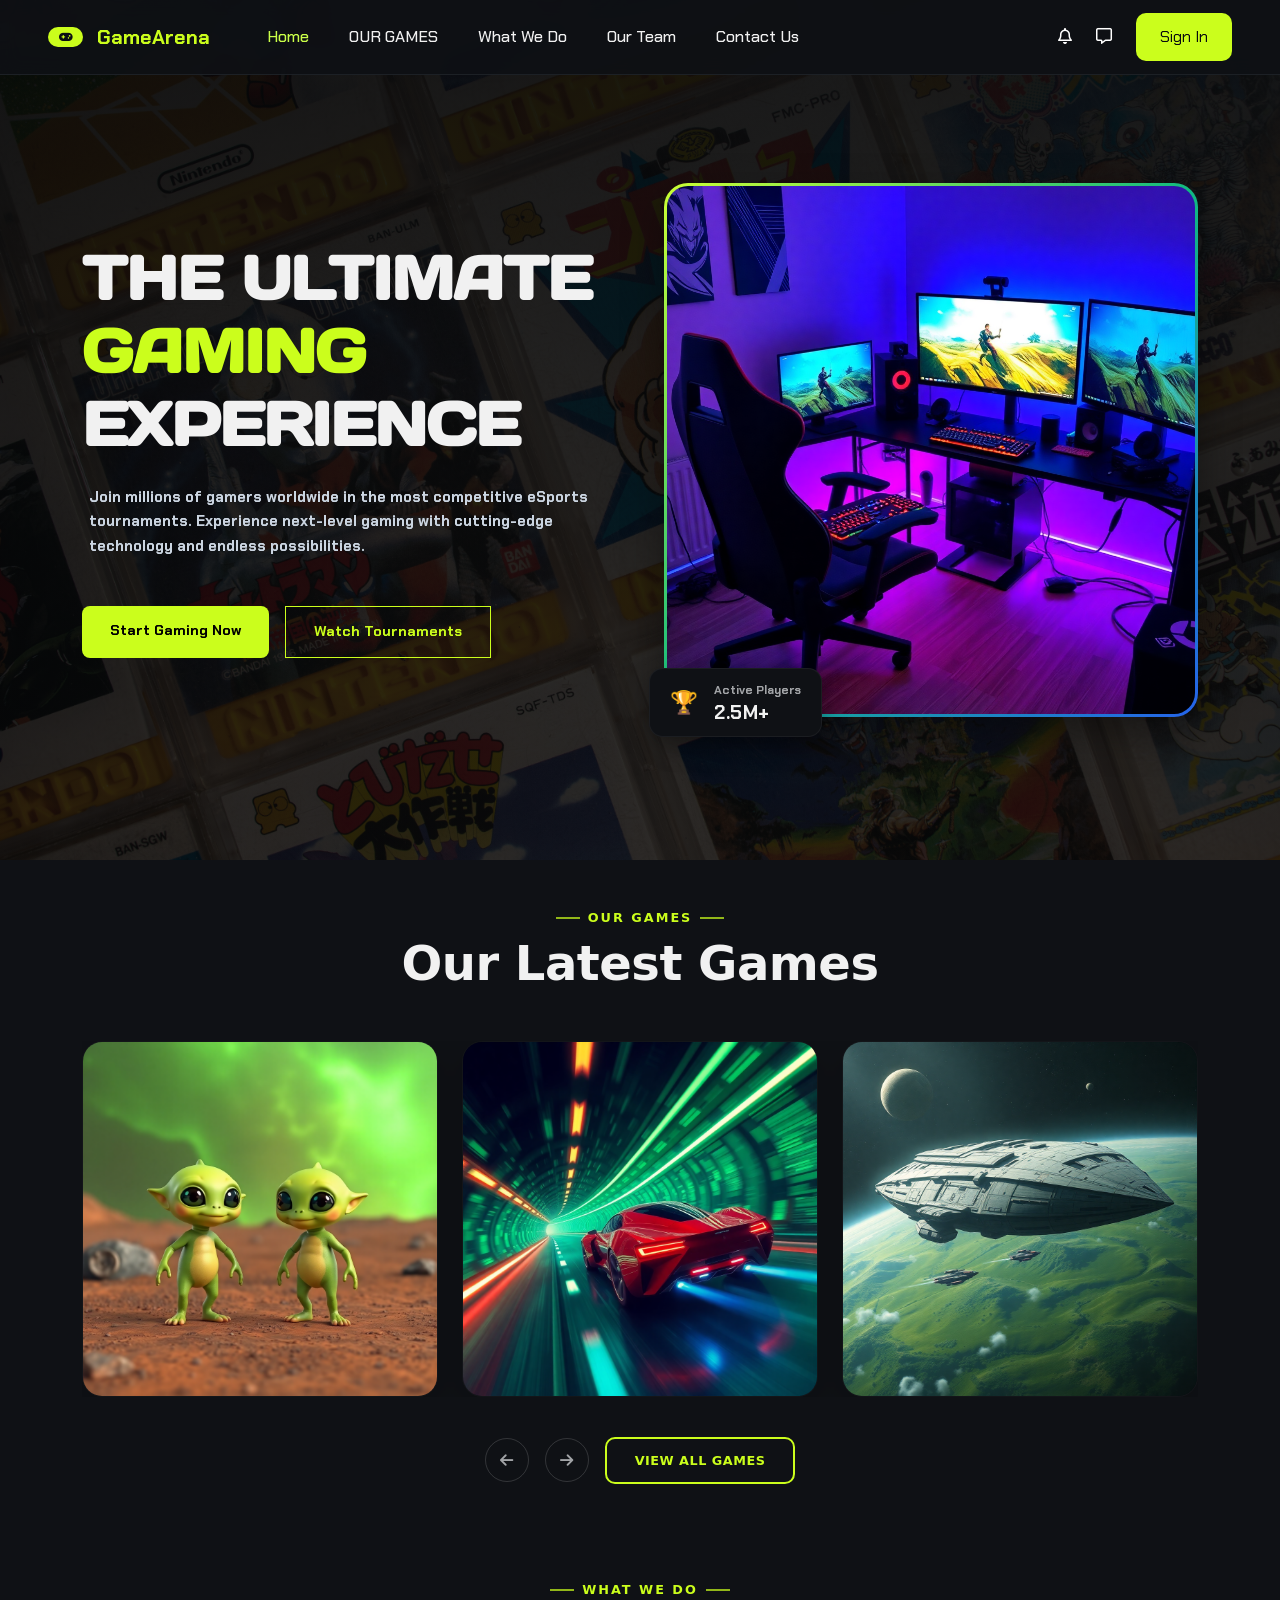
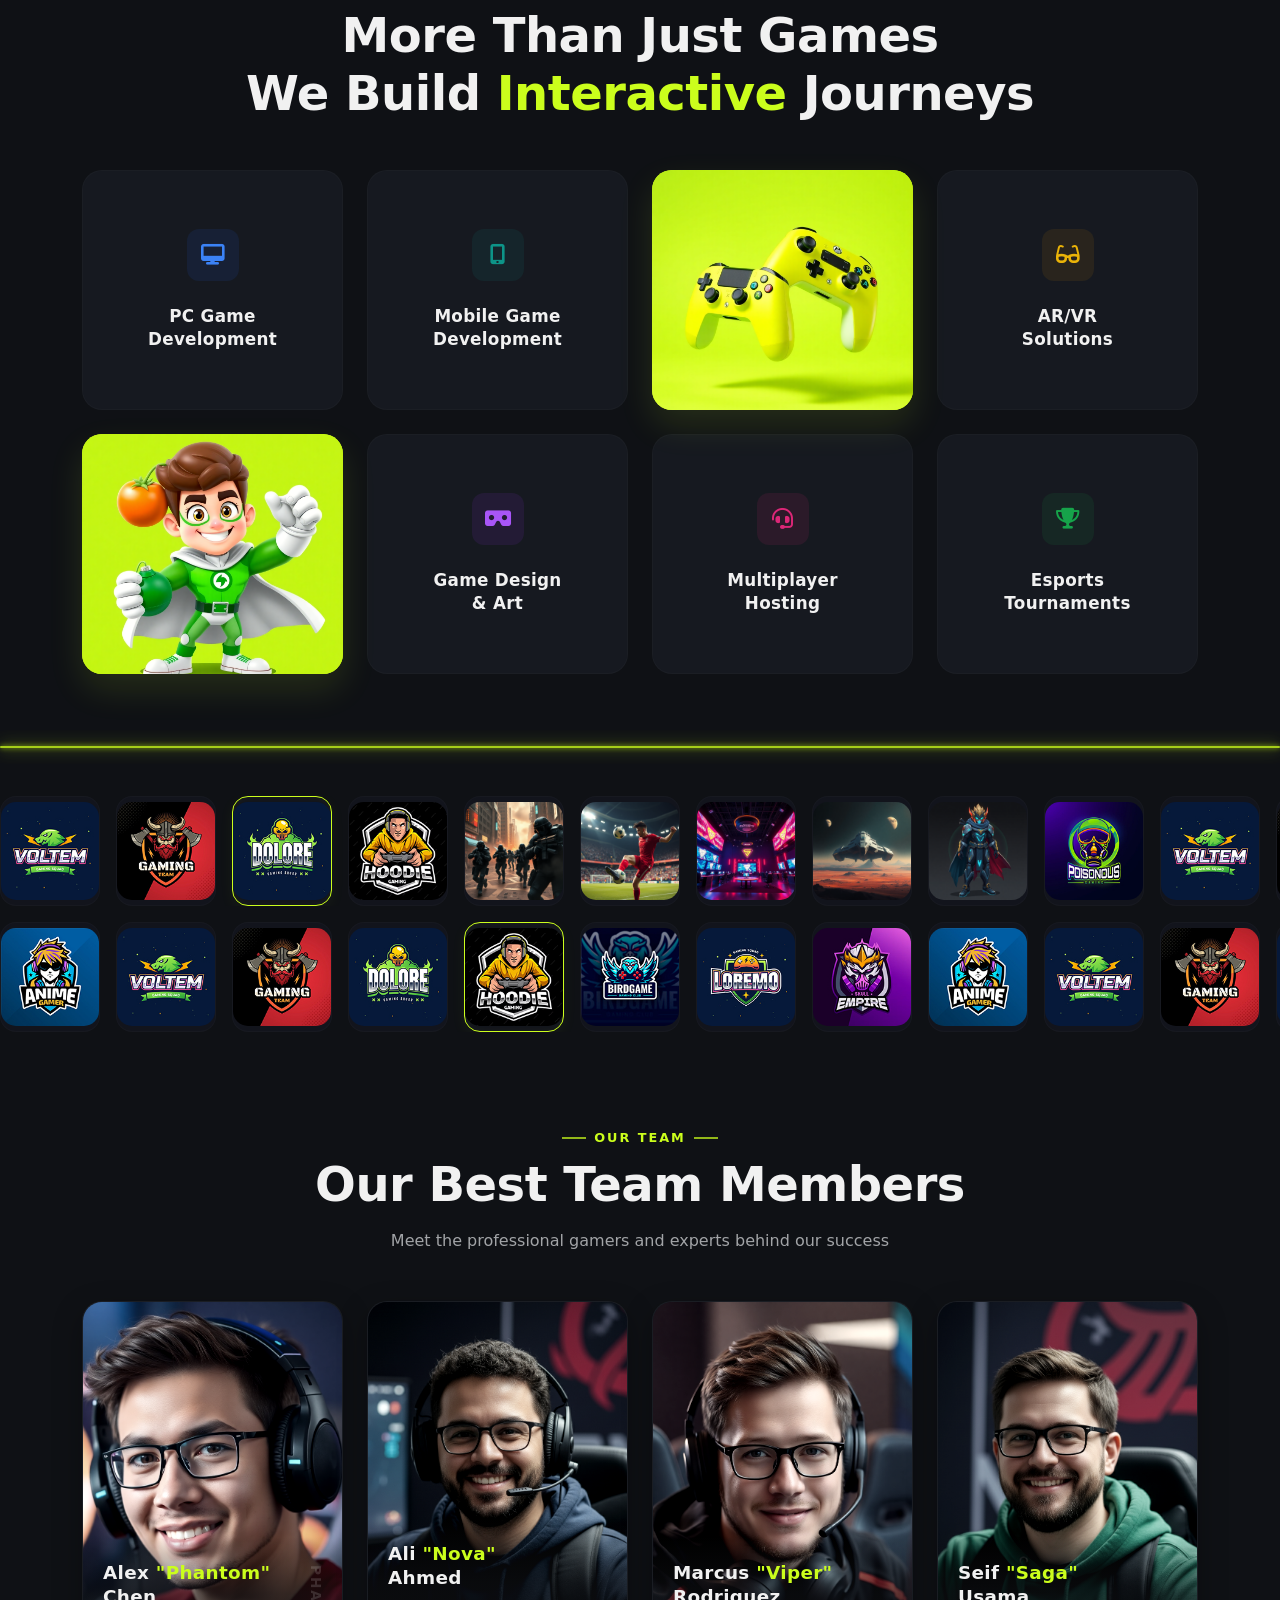
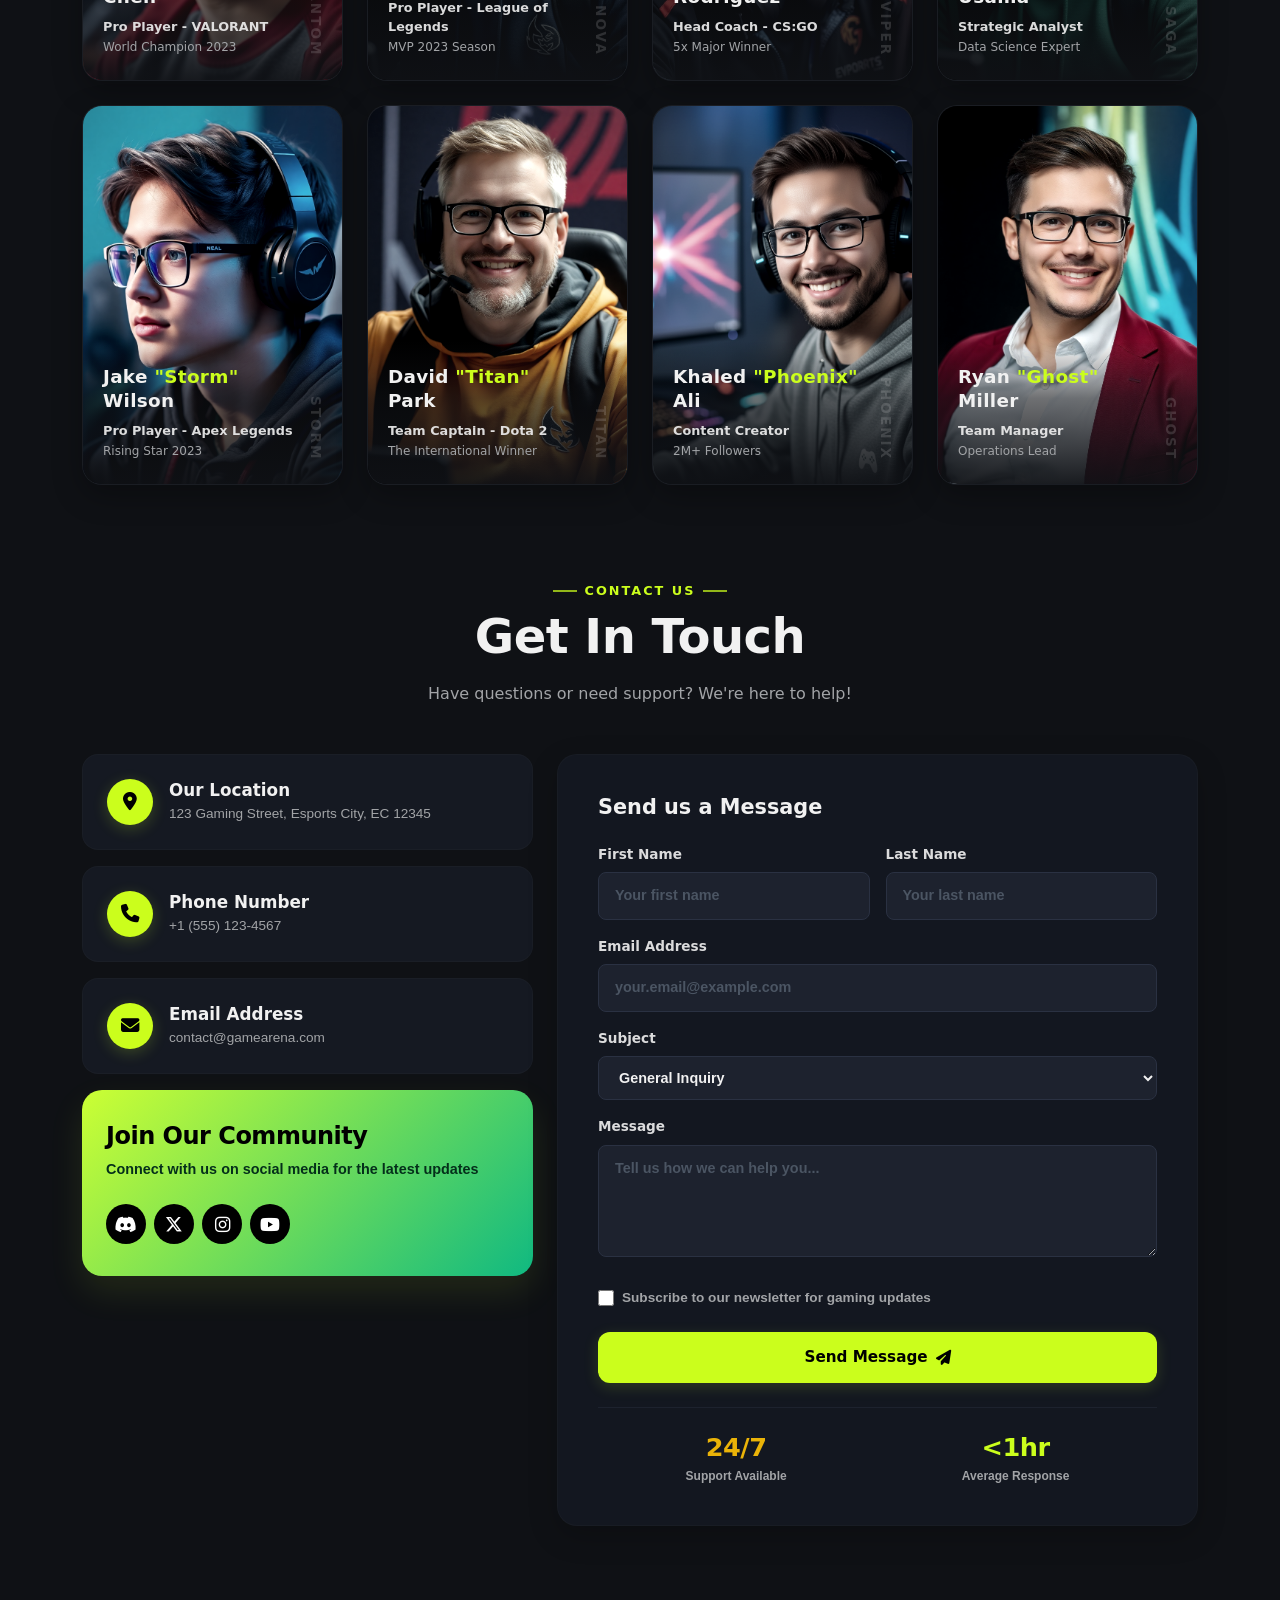
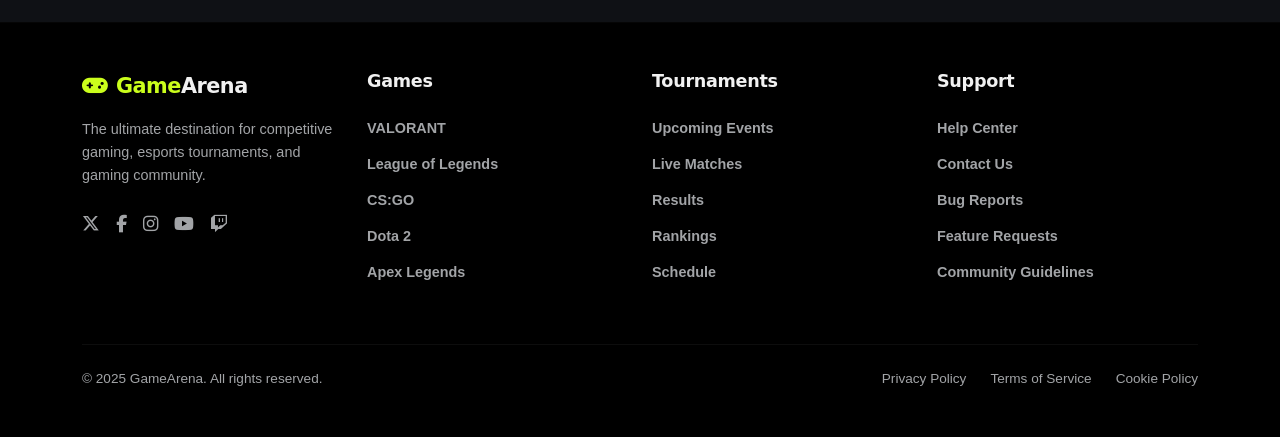
==== Games Arena/index.html @ 0ff9e9d6 "Build html for every section Make style for every section Care About responsive" ====
<!DOCTYPE html>
<html lang="en">

<head>
    <meta charset="UTF-8">
    <meta name="viewport" content="width=device-width, initial-scale=1.0">

    <title>GameArena</title>

    <link rel="preconnect" href="https://fonts.googleapis.com">
    <link rel="preconnect" href="https://fonts.gstatic.com" crossorigin>
    <link
        href="https://fonts.googleapis.com/css2?family=Chakra+Petch:ital,wght@0,300;0,400;0,500;0,600;0,700;1,300;1,400;1,500;1,600;1,700&family=Days+One&display=swap"
        rel="stylesheet">

    <!-- Bootstrap -->
    <link href="https://cdn.jsdelivr.net/npm/bootstrap@5.3.3/dist/css/bootstrap.min.css" rel="stylesheet">

    <!-- Font Awesome -->
    <link rel="stylesheet" href="https://cdnjs.cloudflare.com/ajax/libs/font-awesome/6.7.2/css/all.min.css">
    <link rel="stylesheet" href="css/main.css">
    <link rel="stylesheet" href="css/media.css">


</head>

<body>

    <!-- Header Section -->

    <nav  class="navbar navbar-expand-lg  fixed-top">
        <div class="container-fluid px-3 px-lg-5">

            <!-- Logo -->
            <a class="navbar-brand" href="#">
                <span class="brand-icon">
                    <i class="fa-solid fa-gamepad"></i>
                </span>

                GameArena
            </a>


            <!-- Mobile Toggle -->
            <button class="navbar-toggler" type="button" data-bs-toggle="collapse" data-bs-target="#mainNavbar"
                aria-controls="mainNavbar" aria-expanded="false" aria-label="Toggle navigation">

                <i class="fa-solid fa-bars text-white"></i>
            </button>


            <!-- Menu -->
            <div class="collapse navbar-collapse" id="mainNavbar">

                <!-- Navigation -->
                <ul class="navbar-nav">

                    <li class="nav-item">
                        <a class="nav-link active" href="#">
                            Home
                        </a>
                    </li>

                    <li class="nav-item">
                        <a class="nav-link" href="#">
                            OUR GAMES
                        </a>
                    </li>

                    <li class="nav-item">
                        <a class="nav-link" href="#">
                            What We Do
                        </a>
                    </li>

                    <li class="nav-item">
                        <a class="nav-link" href="#">
                            Our Team
                        </a>
                    </li>

                    <li class="nav-item">
                        <a class="nav-link" href="#">
                            Contact Us
                        </a>
                    </li>

                </ul>

                <hr />
                <!-- Right -->
                <div class="header-right">

                    <button class="header-icon">
                        <i class="fa-regular fa-bell"></i>&nbsp;
                        <span class="notifacation">Notifications</span>
                    </button>

                    <button class="header-icon">
                        <i class="fa-regular fa-message"></i>&nbsp;
                        <span class="messages">Messages</span>
                    </button>

                    <button class="signin-btn">
                        Sign In
                    </button>

                </div>

            </div>
        </div>
    </nav>


    <!-- ======== HERO SECTION ==== -->    

    
<section id="home" class="ga-hero-section d-flex align-items-center position-relative">
  <div class="container py-5">
   
    <div class="row align-items-center g-5">
      
      
      <div class="col-12 col-lg-6 text-center text-lg-start ga-hero-text-side">
        <h1 class="ga-hero-main-title mb-4">
          THE ULTIMATE<br>
          <span class="text-neon-glow">GAMING</span><br>
          EXPERIENCE
        </h1>
        <p class="ga-hero-description mb-5">
          Join millions of gamers worldwide in the most competitive eSports tournaments. Experience next-level gaming with cutting-edge technology and endless possibilities.
        </p>
        
      
        <div class="ga-hero-btn-group d-flex flex-column flex-sm-row justify-content-center justify-content-lg-start gap-3">
          
          <a href="#register" class="ga-hero-primary-btn">Start Gaming Now</a>
          
          <a href="#tournaments" class="ga-hero-secondary-btn">Watch Tournaments</a>
        </div>
      </div>

      
      <div class="col-12 col-lg-6 d-flex justify-content-center ga-hero-art-side">
      
        <div class="ga-hero-image-viewport position-relative">
          
         
          <div class="ga-neon-gradient-border-box">
            <img src="images/hero-img-C0b4IWtS.png" alt="Gaming Experience Setup" class="img-fluid ga-hero-main-img">
          </div>

         
          <div class="ga-floating-stats-badge d-flex align-items-center gap-3">
            <div class="badge-trophy-icon">🏆</div>
            <div class="badge-stats-txt">
              <span class="lbl-muted">Active Players</span>
              <h4 class="num-bold m-0">2.5M+</h4>
            </div>
          </div>

        </div>
      </div>

    </div>
  </div>
</section>















    <!-- Our Latest games section -->

    <section id="games" class="ga-games-section py-5">
        <div class="container text-center">

            
            <div class="ga-section-title-area mb-5">
                <div class="ga-sub-badge-title d-flex align-items-center justify-content-center gap-2">
                    <span class="title-line"></span> OUR GAMES <span class="title-line"></span>
                </div>
                <h2 class="ga-main-heading mt-2">Our Latest Games</h2>
            </div>

           
            <div id="latestGamesCarousel" class="carousel slide ga-custom-carousel" data-bs-ride="false">
                <div class="carousel-inner">

                    
                    <div class="carousel-item active">
                        <div class="row row-cols-1 row-cols-lg-3 g-4 justify-content-center">

                           
                            <div class="col">
                                <div class="ga-game-card">
                                    <div class="card-img-wrapper">
                                        <img src="images/latest-games-1-CfV33bjK.png" class="img-fluid ga-card-img"
                                            alt="Alien Rebellion">
                                    </div>
                                </div>
                            </div>

                            
                            <div class="col d-none d-lg-block">
                                <div class="ga-game-card">
                                    <div class="card-img-wrapper">
                                        <img src="images/latest-games-2-DcGt1MOH.png" class="img-fluid ga-card-img"
                                            alt="Neon Velocity">
                                    </div>
                                </div>
                            </div>

                            
                            <div class="col d-none d-lg-block">
                                <div class="ga-game-card">
                                    <div class="card-img-wrapper">
                                        <img src="images/latest-games-3-3PuaZ95E.png" class="img-fluid ga-card-img"
                                            alt="SkyHawk Command">
                                    </div>
                                </div>
                            </div>

                        </div>
                    </div>

                    
                    <div class="carousel-item d-lg-none">
                        <div class="row row-cols-1 justify-content-center">
                            <div class="col">
                                <div class="ga-game-card">
                                    <div class="card-img-wrapper">
                                        <img src="images/latest-games-4-DCWGKdgP.png" class="img-fluid ga-card-img"
                                            alt="Neon Velocity">
                                    </div>
                                </div>
                            </div>
                        </div>
                    </div>

                    
                    <div class="carousel-item d-lg-none">
                        <div class="row row-cols-1 justify-content-center">
                            <div class="col">
                                <div class="ga-game-card">
                                    <div class="card-img-wrapper">
                                        <img src="images/latest-games-5-D0uhM4CW.png" class="img-fluid ga-card-img"
                                            alt="SkyHawk Command">
                                    </div>
                                </div>
                            </div>
                        </div>
                    </div>

                    <div class="carousel-item d-lg-none">
                        <div class="row row-cols-1 justify-content-center">
                            <div class="col">
                                <div class="ga-game-card">
                                    <div class="card-img-wrapper">
                                        <img src="images/latest-games-6-CJaIm3nW.png" class="img-fluid ga-card-img"
                                            alt="SkyHawk Command">
                                    </div>
                                </div>
                            </div>
                        </div>
                    </div>

                    <div class="carousel-item d-lg-none">
                        <div class="row row-cols-1 justify-content-center">
                            <div class="col">
                                <div class="ga-game-card">
                                    <div class="card-img-wrapper">
                                        <img src="images/latest-games-7-C9aSwQWa.png" class="img-fluid ga-card-img"
                                            alt="SkyHawk Command">
                                    </div>
                                </div>
                            </div>
                        </div>
                    </div>

                    <div class="carousel-item d-lg-none">
                        <div class="row row-cols-1 justify-content-center">
                            <div class="col">
                                <div class="ga-game-card">
                                    <div class="card-img-wrapper">
                                        <img src="images/latest-games-8-CDS2WV4Q.png" class="img-fluid ga-card-img"
                                            alt="SkyHawk Command">
                                    </div>
                                </div>
                            </div>
                        </div>
                    </div>

                    <div class="carousel-item d-lg-none">
                        <div class="row row-cols-1 justify-content-center">
                            <div class="col">
                                <div class="ga-game-card">
                                    <div class="card-img-wrapper">
                                        <img src="images/latest-games-9-BhBeVXRH.png" class="img-fluid ga-card-img"
                                            alt="SkyHawk Command">
                                    </div>
                                </div>
                            </div>
                        </div>
                    </div>





                </div>


                <div class="ga-carousel-controls-row d-flex align-items-center justify-content-center gap-3 mt-4">

                    
                    <button class="ga-arrow-btn" type="button" data-bs-target="#latestGamesCarousel"
                        data-bs-slide="prev">
                        <i class="fa-solid fa-arrow-left"></i>
                    </button>

                    
                    <button class="ga-arrow-btn" type="button" data-bs-target="#latestGamesCarousel"
                        data-bs-slide="next">
                        <i class="fa-solid fa-arrow-right"></i>
                    </button>

                    
                    <a href="#all-games" class="ga-view-all-btn">VIEW ALL GAMES</a>

                </div>

            </div>

        </div>
    </section>




    <!-- What We Do Section -->

    <section id="about" class="ga-services-section py-5">
        <div class="container">

            <div class="ga-section-title-area text-center mb-5">
                <div class="ga-sub-badge-title d-flex align-items-center justify-content-center gap-2">
                    <span class="title-line"></span> WHAT WE DO <span class="title-line"></span>
                </div>
                <h2 class="ga-main-heading mt-2">
                    More Than Just Games<br>
                    We Build <span class="text-neon">Interactive</span> Journeys
                </h2>
            </div>

           
            <div class="row row-cols-2 row-cols-md-2 row-cols-lg-4 g-4 justify-content-center">

               
                <div class="col">
                    <div class="ga-service-card card-dark-theme text-center">
                        <div class="service-icon-box box-blue-glow">
                            <i class="fa-solid fa-desktop"></i>
                        </div>
                        <h3 class="service-card-title">PC Game<br>Development</h3>
                    </div>
                </div>

                
                <div class="col">
                    <div class="ga-service-card card-dark-theme text-center">
                        <div class="service-icon-box box-teal-glow">
                            <i class="fa-solid fa-mobile-screen-button"></i>
                        </div>
                        <h3 class="service-card-title">Mobile Game<br>Development</h3>
                    </div>
                </div>

                
                <div class="col">
                    <div class="ga-service-card card-neon-theme text-center position-relative">
                       
                        <img src="images/what-we-do-1-DuZnkwGW.png" alt="Gamepad 3D"
                            class="service-featured-img img-fluid">
                    </div>
                </div>

                
                <div class="col">
                    <div class="ga-service-card card-dark-theme text-center">
                        <div class="service-icon-box box-yellow-glow">
                            <i class="fa-solid fa-glasses"></i>
                        </div>
                        <h3 class="service-card-title">AR/VR<br>Solutions</h3>
                    </div>
                </div>

                
                <div class="col">
                    <div class="ga-service-card card-neon-theme text-center position-relative">
                       
                        <img src="images/what-we-do-2-DVAo6agz.png" alt="Character 3D"
                            class="service-featured-img img-fluid">
                    </div>
                </div>

                
                <div class="col">
                    <div class="ga-service-card card-dark-theme text-center">
                        <div class="service-icon-box box-purple-glow">
                            <i class="fa-solid fa-vr-cardboard"></i>
                        </div>
                        <h3 class="service-card-title">Game Design<br>& Art</h3>
                    </div>
                </div>

                
                <div class="col">
                    <div class="ga-service-card card-dark-theme text-center">
                        <div class="service-icon-box box-pink-glow">
                            <i class="fa-solid fa-headset"></i>
                        </div>
                        <h3 class="service-card-title">Multiplayer<br>Hosting</h3>
                    </div>
                </div>

                
                <div class="col">
                    <div class="ga-service-card card-dark-theme text-center">
                        <div class="service-icon-box box-green-glow">
                            <i class="fa-solid fa-trophy"></i>
                        </div>
                        <h3 class="service-card-title">Esports<br>Tournaments</h3>
                    </div>
                </div>

            </div>

        </div>



        
        <div class="ga-marquee-wrapper mt-5 pt-4">

            
            <div class="ga-neon-glow-line mb-5"></div>

            
            <div class="ga-marquee-track tracking-forward">
                <div class="ga-marquee-content-container d-flex gap-3">
                    <!-- شعار 1 -->
                    <div class="ga-logo-marquee-card"><img src="images/logo-1-ByM-Sex8.jpg" alt="Team BirdGame"
                            class="img-fluid text-center"></div>
                    <!-- شعار 2 -->
                    <div class="ga-logo-marquee-card"><img src="images/logo-2-0gIktwSm.jpg" alt="Team Loremo"
                            class="img-fluid text-center"></div>
                    <!-- شعار 3 -->
                    <div class="ga-logo-marquee-card active-neon-border"><img src="images/logo-3-CczztP90.jpg"
                            alt="Team Empire" class="img-fluid text-center"></div>
                    <!-- شعار 4 -->
                    <div class="ga-logo-marquee-card"><img src="images/logo-4-CqgtpirC.jpg" alt="Team Ipsum"
                            class="img-fluid text-center"></div>
                    <!-- شعار 5 -->
                    <div class="ga-logo-marquee-card"><img src="images/latest-games-5-D0uhM4CW.png" alt="Team Anime"
                            class="img-fluid text-center"></div>
                    <!-- شعار 6 -->
                    <div class="ga-logo-marquee-card"><img src="images/latest-games-6-CJaIm3nW.png" alt="Team Poisonous"
                            class="img-fluid text-center"></div>
                    <!-- شعار 7 -->
                    <div class="ga-logo-marquee-card"><img src="images/latest-games-7-C9aSwQWa.png" alt="Team Voltem"
                            class="img-fluid text-center"></div>
                    <!-- شعار 8 -->
                    <div class="ga-logo-marquee-card"><img src="images/latest-games-8-CDS2WV4Q.png" alt="Team Dolore"
                            class="img-fluid text-center"></div>
                    <div class="ga-logo-marquee-card"><img src="images/latest-games-9-BhBeVXRH.png" alt="Team Dolore"
                            class="img-fluid text-center"></div>
                    <div class="ga-logo-marquee-card"><img src="images/logo-10-DlvZwrGv.jpg" alt="Team Dolore"
                            class="img-fluid text-center"></div>

                    <!-- 💡 تكرار الشعارات لمنع انقطاع الأنيميشن عند التحريك المستمر -->
                    <div class="ga-logo-marquee-card"><img src="images/logo-1-ByM-Sex8.jpg" alt="Team BirdGame"
                            class="img-fluid text-center"></div>
                    <div class="ga-logo-marquee-card"><img src="images/logo-2-0gIktwSm.jpg" alt="Team Loremo"
                            class="img-fluid text-center"></div>
                    <div class="ga-logo-marquee-card active-neon-border"><img src="images/logo-3-CczztP90.jpg"
                            alt="Team Empire" class="img-fluid text-center"></div>
                    <div class="ga-logo-marquee-card"><img src="images/logo-4-CqgtpirC.jpg" alt="Team Ipsum"
                            class="img-fluid text-center"></div>
                </div>
            </div>

            
            <div class="ga-marquee-track tracking-backward mt-3">
                <div class="ga-marquee-content-container d-flex gap-3">
                    <div class="ga-logo-marquee-card"><img src="images/logo-9-btJ2eZYX.jpg" alt="Team Hoodie"
                            class="img-fluid text-center"></div>
                    <div class="ga-logo-marquee-card"><img src="images/logo-1-ByM-Sex8.jpg" alt="Team BirdGame"
                            class="img-fluid text-center"></div>
                    <div class="ga-logo-marquee-card"><img src="images/logo-2-0gIktwSm.jpg" alt="Team Loremo"
                            class="img-fluid text-center"></div>
                    <div class="ga-logo-marquee-card"><img src="images/logo-3-CczztP90.jpg" alt="Team Empire"
                            class="img-fluid text-center"></div>
                    <div class="ga-logo-marquee-card active-neon-border"><img src="images/logo-4-CqgtpirC.jpg"
                            alt="Team Ipsum" class="img-fluid text-center"></div>
                    <div class="ga-logo-marquee-card"><img src="images/logo-5-DFypfU0k.jpg" alt="Team Anime"
                            class="img-fluid text-center"></div>
                    <div class="ga-logo-marquee-card"><img src="images/logo-6-DcGD8G7v.jpg" alt="Team Poisonous"
                            class="img-fluid text-center"></div>
                    <div class="ga-logo-marquee-card"><img src="images/logo-7-DSTdzFnp.jpg" alt="Team Voltem"
                            class="img-fluid text-center"></div>

                    
                    <div class="ga-logo-marquee-card"><img src="images/logo-9-btJ2eZYX.jpg" alt="Team Hoodie"
                            class="img-fluid text-center"></div>
                    <div class="ga-logo-marquee-card"><img src="images/logo-1-ByM-Sex8.jpg" alt="Team BirdGame"
                            class="img-fluid text-center"></div>
                    <div class="ga-logo-marquee-card"><img src="images/logo-2-0gIktwSm.jpg" alt="Team Loremo"
                            class="img-fluid text-center"></div>
                    <div class="ga-logo-marquee-card"><img src="images/logo-3-CczztP90.jpg" alt="Team Empire"
                            class="img-fluid text-center"></div>
                </div>
            </div>

        </div>

    </section>


    <!-- Our Team Section -->

    <section id="team" class="ga-team-section py-5">
        <div class="container">

            
            <div class="ga-section-title-area text-center mb-5">
                <div class="ga-sub-badge-title d-flex align-items-center justify-content-center gap-2">
                    <span class="title-line"></span> OUR TEAM <span class="title-line"></span>
                </div>
                <h2 class="ga-main-heading mt-2">Our Best Team Members</h2>
                <p class="ga-section-subtitle mt-3">Meet the professional gamers and experts behind our success</p>
            </div>

            
            <div class="row row-cols-1 row-cols-sm-2 row-cols-md-2 row-cols-lg-4 g-4 justify-content-center">

                <!-- member 1: Alex -->
                <div class="col">
                    <div class="ga-team-card position-relative overflow-hidden">
                        <img src="images/avatar-1-Bk0fx3lX.png" alt="Alex Chen" class="team-img img-fluid">
                        <div class="card-overlay-content">
                            <h3 class="member-name">Alex <span class="nickname">"Phantom"</span><br>Chen</h3>
                            <p class="member-role">Pro Player - VALORANT</p>
                            <p class="member-sub-info">World Champion 2023</p>
                            
                            <span class="side-vertical-text">PHANTOM</span>
                        </div>
                    </div>
                </div>

                <!-- member 2: Ali -->
                <div class="col">
                    <div class="ga-team-card position-relative overflow-hidden">
                        <img src="images/avatar-2-DSM5R69_.png" alt="Ali Ahmed" class="team-img img-fluid">
                        <div class="card-overlay-content">
                            <h3 class="member-name">Ali <span class="nickname">"Nova"</span><br>Ahmed</h3>
                            <p class="member-role">Pro Player - League of Legends</p>
                            <p class="member-sub-info">MVP 2023 Season</p>
                            <span class="side-vertical-text">NOVA</span>
                        </div>
                    </div>
                </div>

                <!-- member 3: Marcus -->
                <div class="col">
                    <div class="ga-team-card position-relative overflow-hidden">
                        <img src="images/avatar-3-CISh2V2J.png" alt="Marcus Rodriguez" class="team-img img-fluid">
                        <div class="card-overlay-content">
                            <h3 class="member-name">Marcus <span class="nickname">"Viper"</span><br>Rodriguez</h3>
                            <p class="member-role">Head Coach - CS:GO</p>
                            <p class="member-sub-info">5x Major Winner</p>
                            <span class="side-vertical-text">VIPER</span>
                        </div>
                    </div>
                </div>

                <!-- member 4: Seif -->
                <div class="col">
                    <div class="ga-team-card position-relative overflow-hidden">
                        <img src="images/avatar-4-BCbP093U.png" alt="Seif Usama" class="team-img img-fluid">
                        <div class="card-overlay-content">
                            <h3 class="member-name">Seif <span class="nickname">"Saga"</span><br>Usama</h3>
                            <p class="member-role">Strategic Analyst</p>
                            <p class="member-sub-info">Data Science Expert</p>
                            <span class="side-vertical-text">SAGA</span>
                        </div>
                    </div>
                </div>

                <!-- member 5: Jake -->
                <div class="col">
                    <div class="ga-team-card position-relative overflow-hidden">
                        <img src="images/avatar-5-CKJm2Bjf.png" alt="Jake Wilson" class="team-img img-fluid">
                        <div class="card-overlay-content">
                            <h3 class="member-name">Jake <span class="nickname">"Storm"</span><br>Wilson</h3>
                            <p class="member-role">Pro Player - Apex Legends</p>
                            <p class="member-sub-info">Rising Star 2023</p>
                            <span class="side-vertical-text">STORM</span>
                        </div>
                    </div>
                </div>

                <!-- member 6: David -->
                <div class="col">
                    <div class="ga-team-card position-relative overflow-hidden">
                        <img src="images/avatar-6-BC4VdJS3.png" alt="David Park" class="team-img img-fluid">
                        <div class="card-overlay-content">
                            <h3 class="member-name">David <span class="nickname">"Titan"</span><br>Park</h3>
                            <p class="member-role">Team Captain - Dota 2</p>
                            <p class="member-sub-info">The International Winner</p>
                            <span class="side-vertical-text">TITAN</span>
                        </div>
                    </div>
                </div>

                <!-- member 7: Khaled -->
                <div class="col">
                    <div class="ga-team-card position-relative overflow-hidden">
                        <img src="images/avatar-7-B1LKlfbK.png" alt="Khaled Ali" class="team-img img-fluid">
                        <div class="card-overlay-content">
                            <h3 class="member-name">Khaled <span class="nickname">"Phoenix"</span><br>Ali</h3>
                            <p class="member-role">Content Creator</p>
                            <p class="member-sub-info">2M+ Followers</p>
                            <span class="side-vertical-text">PHOENIX</span>
                        </div>
                    </div>
                </div>

                <!-- member 8: Ryan -->
                <div class="col">
                    <div class="ga-team-card position-relative overflow-hidden">
                        <img src="images/avatar-8-DlHfYIx6.png" alt="Ryan Miller" class="team-img img-fluid">
                        <div class="card-overlay-content">
                            <h3 class="member-name">Ryan <span class="nickname">"Ghost"</span><br>Miller</h3>
                            <p class="member-role">Team Manager</p>
                            <p class="member-sub-info">Operations Lead</p>
                            <span class="side-vertical-text">GHOST</span>
                        </div>
                    </div>
                </div>

            </div>

        </div>
    </section>



    <!-- Get in Touch Section -->

    <section id="contact" class="ga-contact-section py-5">
        <div class="container">

            
            <div class="ga-section-title-area text-center mb-5">
                <div class="ga-sub-badge-title d-flex align-items-center justify-content-center gap-2">
                    <span class="title-line"></span> CONTACT US <span class="title-line"></span>
                </div>
                <h2 class="ga-main-heading mt-2">Get In Touch</h2>
                <p class="ga-section-subtitle mt-3">Have questions or need support? We're here to help!</p>
            </div>

            
            <div class="row g-4 align-items-start">

                
                <div class="col-12 col-lg-5 order-2 order-lg-1">
                    <div class="d-flex flex-direction-column flex-column gap-3">

                        
                        <div class="ga-info-brutal-card d-flex align-items-center gap-3">
                            <div class="info-icon-circle-neon">
                                <i class="fa-solid fa-location-dot"></i>
                            </div>
                            <div class="info-card-txt text-start">
                                <h4>Our Location</h4>
                                <p>123 Gaming Street, Esports City, EC 12345</p>
                            </div>
                        </div>

                        
                        <div class="ga-info-brutal-card d-flex align-items-center gap-3">
                            <div class="info-icon-circle-neon">
                                <i class="fa-solid fa-phone"></i>
                            </div>
                            <div class="info-card-txt text-start">
                                <h4>Phone Number</h4>
                                <p>+1 (555) 123-4567</p>
                            </div>
                        </div>

                        
                        <div class="ga-info-brutal-card d-flex align-items-center gap-3">
                            <div class="info-icon-circle-neon">
                                <i class="fa-solid fa-envelope"></i>
                            </div>
                            <div class="info-card-txt text-start">
                                <h4>Email Address</h4>
                                <p>contact@gamearena.com</p>
                            </div>
                        </div>

                        
                        <div class="ga-community-green-card text-start">
                            <h3>Join Our Community</h3>
                            <p>Connect with us on social media for the latest updates</p>
                            
                            <div class="community-social-row d-flex gap-2 mt-4">
                                <a href="#" class="social-dark-round-btn"><i class="fa-brands fa-discord"></i></a>
                                <a href="#" class="social-dark-round-btn"><i class="fa-brands fa-x-twitter"></i></a>
                                <a href="#" class="social-dark-round-btn"><i class="fa-brands fa-instagram"></i></a>
                                <a href="#" class="social-dark-round-btn"><i class="fa-brands fa-youtube"></i></a>
                            </div>
                        </div>

                    </div>
                </div>

                
                <div class="col-12 col-lg-7 order-1 order-lg-2 mb-4 mb-lg-0">
                    <div class="ga-form-brutal-card">
                        <h3 class="form-main-title text-start mb-4">Send us a Message</h3>

                        <form class="ga-contact-form">
                            
                            <div class="row g-3 mb-3">
                                <div class="col-12 col-sm-6 text-start">
                                    <label for="first-name" class="ga-form-label">First Name</label>
                                    <input type="text" id="first-name" name="" class="ga-brutal-input"
                                        placeholder="Your first name" required>
                                </div>
                                <div class="col-12 col-sm-6 text-start">
                                    <label for="last-name" class="ga-form-label">Last Name</label>
                                    <input type="text" id="last-name" name="" class="ga-brutal-input"
                                        placeholder="Your last name" required>
                                </div>
                            </div>

                            
                            <div class="mb-3 text-start">
                                <label for="email" class="ga-form-label">Email Address</label>
                                <input type="email" id="email" name="" class="ga-brutal-input"
                                    placeholder="your.email@example.com" required>
                            </div>

                           
                            <div class="mb-3 text-start">
                                <label for="subject" class="ga-form-label">Subject</label>
                                <select id="subject" name="" class="ga-brutal-select">
                                    <option value="general">General Inquiry</option>
                                    <option value="support">Technical Support</option>
                                    <option value="partnership">Partnership & Business</option>
                                </select>
                            </div>

                            
                            <div class="mb-4 text-start">
                                <label for="message" class="ga-form-label">Message</label>
                                <textarea id="message" name="" class="ga-brutal-textarea" rows="4"
                                    placeholder="Tell us how we can help you..." required></textarea>
                            </div>

                            
                            <div class="mb-4 text-start d-flex align-items-center gap-2">
                                <input type="checkbox" name="" id="newsletter-check" class="ga-brutal-checkbox">
                                <label for="newsletter-check" class="ga-checkbox-label">Subscribe to our newsletter for
                                    gaming updates</label>
                            </div>

                           
                            <button type="submit" class="ga-form-submit-btn mb-4">
                                Send Message <i class="fa-solid fa-paper-plane ms-2"></i>
                            </button>
                        </form>

                        
                        <div class="form-bottom-stats-row d-flex justify-content-around align-items-center pt-4">
                            <div class="stat-box text-center">
                                <h4 class="stat-num text-warning-yellow">24/7</h4>
                                <p class="stat-desc">Support Available</p>
                            </div>
                            <div class="stat-box text-center">
                                <h4 class="stat-num text-neon">&lt;1hr</h4>
                                <p class="stat-desc">Average Response</p>
                            </div>
                        </div>

                    </div>
                </div>

            </div>

        </div>
    </section>


    <!-- Footer Section -->

    
    <footer class="ga-footer py-5 mt-5">
        <div class="container">

           
            <div class="row g-4 mb-5 text-start">

               
                <div class="col-12 col-md-6 col-lg-3">
                    <div class="footer-brand-area mb-3 d-flex align-items-center gap-2">
                        <div class="footer-logo-icon-neon">
                            <i class="fa-solid fa-gamepad"></i>
                        </div>
                        <h2 class="footer-logo-text-neon">Game<span>Arena</span></h2>
                    </div>
                    <p class="footer-brand-desc mb-4">
                        The ultimate destination for competitive gaming, esports tournaments, and gaming community.
                    </p>
                    
                    <div class="footer-social-links-row d-flex gap-3">
                        <a href="#" aria-label="X (Twitter)"><i class="fa-brands fa-x-twitter"></i></a>
                        <a href="#" aria-label="Facebook"><i class="fa-brands fa-facebook-f"></i></a>
                        <a href="#" aria-label="Instagram"><i class="fa-brands fa-instagram"></i></a>
                        <a href="#" aria-label="YouTube"><i class="fa-brands fa-youtube"></i></a>
                        <a href="#" aria-label="Twitch"><i class="fa-brands fa-twitch"></i></a>
                    </div>
                </div>

                
                <div class="col-12 col-md-6 col-lg-3">
                    <h3 class="footer-column-heading mb-4">Games</h3>
                    <ul class="footer-links-menu">
                        <li><a href="#games">VALORANT</a></li>
                        <li><a href="#games">League of Legends</a></li>
                        <li><a href="#games">CS:GO</a></li>
                        <li><a href="#games">Dota 2</a></li>
                        <li><a href="#games">Apex Legends</a></li>
                    </ul>
                </div>

                
                <div class="col-12 col-md-6 col-lg-3">
                    <h3 class="footer-column-heading mb-4">Tournaments</h3>
                    <ul class="footer-links-menu">
                        <li><a href="#tournaments">Upcoming Events</a></li>
                        <li><a href="#tournaments">Live Matches</a></li>
                        <li><a href="#tournaments">Results</a></li>
                        <li><a href="#tournaments">Rankings</a></li>
                        <li><a href="#tournaments">Schedule</a></li>
                    </ul>
                </div>

                
                <div class="col-12 col-md-6 col-lg-3">
                    <h3 class="footer-column-heading mb-4">Support</h3>
                    <ul class="footer-links-menu">
                        <li><a href="#support">Help Center</a></li>
                        <li><a href="#contact">Contact Us</a></li>
                        <li><a href="#support">Bug Reports</a></li>
                        <li><a href="#support">Feature Requests</a></li>
                        <li><a href="#support">Community Guidelines</a></li>
                    </ul>
                </div>

            </div>

            
            <div
                class="footer-bottom-bar pt-4 d-flex flex-column flex-md-row justify-content-between align-items-center gap-3 text-center text-md-start">
                <p class="footer-copyright-txt m-0">&copy; 2025 GameArena. All rights reserved.</p>
                <div class="footer-policy-links-group d-flex gap-4">
                    <a href="#privacy">Privacy Policy</a>
                    <a href="#terms">Terms of Service</a>
                    <a href="#cookie">Cookie Policy</a>
                </div>
            </div>

        </div>
    </footer>







    <script src="https://cdn.jsdelivr.net/npm/bootstrap@5.3.3/dist/js/bootstrap.bundle.min.js"></script>

</body>

</html>
---- Games Arena/css/main.css ----
:root {
   
    --ga-bg-dark: #0f1115;
    --ga-primary-neon: #CBFE1C;
    --ga-text-white: #F1F1F1;
    --ga-text-muted: #A2A4A7;
    --ga-btn-hover: #CAFF49;
}

/* (Reset Style) */

*,
*::before,
*::after {
    box-sizing: border-box;
}

html,
body {
    margin: 0;
    padding: 0;
    background-color: var(--ga-bg-dark);
    color: var(--ga-text-white);
    overflow-x: hidden;
}

a {
    text-decoration: none;
    color: inherit;
    transition: all 0.25s ease;
}

ul {
    list-style: none;
    padding: 0;
    margin: 0;
}


/****Header & Navbar Styles****/

.navbar {
    background: #0b0f13 ;
    border-bottom: 1px solid #1c2025;
    padding: 16px 0;
    font-family: 'Chakra Petch', sans-serif;
  backdrop-filter: blur(10px);
  background-color: rgba(15, 17, 21, 0.92) ;
}

/* Logo */
.navbar-brand {
    color: var(--ga-primary-neon) ;
    font-size: 23px;
    font-weight: 700;
    display: flex;
    align-items: center;
    gap: 10px;
}

.brand-icon {
    width: 32px;
    height: 19px;
    background: var(--ga-primary-neon);
    color: #0b0f13;
    border-radius: 12px;
    display: inline-flex;
    align-items: center;
    justify-content: center;
    font-size: 11px;
}

/* Mobile menu button */
.navbar-toggler {
    border: 0;
    padding: 5px;
    box-shadow: none !important;
}

.navbar-toggler i {
    font-size: 24px;
}

/* Navigation */
.navbar-nav {
    margin-top: 15px;
}

.navbar-nav .nav-link {
    color: var(--ga-text-white);
    font-size: 17px;
    font-weight: 500;
    padding: 20px 0 !important;
}

.navbar-nav .nav-link.active,
.navbar-nav .nav-link:hover {
    color: var(--ga-btn-hover);
}

/* Right side */
.header-right {
    display: flex;
    flex-direction: column;
    gap: 22px;
    margin-top: 15px;
}

.header-icon {
    font-size: 18px;
    color: white;
    background-color: transparent;
    text-decoration: none;
    border: none;
    text-align: left;
    padding: 10px;
}

.header-icon:hover {
    color: var(--ga-btn-hover);
}

/* Sign in */
.signin-btn {
    background: var(--ga-primary-neon);
    color: #080b0e;
    border: 0;
    border-radius: 10px;
    font-size: 16px;
    padding: 12px 24px;
}

.signin-btn:hover {
    background: var(--ga-btn-hover);
}


/*******End of Header & Navbar Styles*******/




/* ***Hero Section Style*** */

.ga-hero-section {
  background-color: var(--ga-bg-dark);
  min-height: auto; 
  padding-top: 100px !important; 
  width: 100%;
  box-sizing: border-box;
  background:
        linear-gradient(rgba(5, 7, 9, 0.92),
            rgba(5, 7, 9, 0.82)),
        url("../images/hero-bg-H6PoyNYD.jpg");
 background-size: cover;
 background-position: center;
  background-attachment: fixed; 
  position: relative;
  z-index: 1;
}


.ga-hero-main-title {
  font-size: 2.5rem; 
  font-family: 'Days One', sans-serif;
  font-weight: 900;
  color: var(--ga-text-white);
  line-height: 1.2;
  letter-spacing: -1px;
}


.text-neon-glow {
  color: var(--ga-primary-neon);
}


.ga-hero-description {
  font-family: 'Chakra Petch', sans-serif;
  font-size: 0.95rem;
  color: #cbd5e1;
  line-height: 1.6;
  max-width: 520px;
  margin: 0 auto; 
  font-weight: bold;
}


.ga-hero-primary-btn {
  background-color: var(--ga-primary-neon);
  font-family: 'Chakra Petch', sans-serif;;
  color: #000000 !important; 
  font-size: 0.9rem;
  font-weight: 800;
  padding: 14px 28px;
  border-radius: 8px; 
  text-align: center;
  animation: neonPulseAnimation 2s infinite;
}
.ga-hero-primary-btn:hover {
  background-color: var(--ga-primary-neon); /* تفتيح درجة الفسفوري الخالص بنعومة */
  
}

@keyframes neonPulseAnimation {
  0% {
    box-shadow: 0 0 0 0 rgba(204, 255, 51, 0.7), 0 4px 15px rgba(204, 255, 51, 0.2);
  }
  70% {
    /* تتمدد الهالة للخارج وتصبح شفافة باهتة */
    box-shadow: 0 0 0 15px rgba(204, 255, 51, 0), 0 4px 15px rgba(204, 255, 51, 0.2);
  }
  100% {
    box-shadow: 0 0 0 0 rgba(204, 255, 51, 0), 0 4px 15px rgba(204, 255, 51, 0.2);
  }
}

.ga-hero-secondary-btn {
  background-color: transparent;
  font-family: 'Chakra Petch', sans-serif;;
  color: var(--ga-primary-neon);
  font-size: 0.9rem;
  font-weight: 800;
  padding: 14px 28px;
  border: 1px solid var(--ga-primary-neon); 
  text-align: center;
  transition: transform 0.3s cubic-bezier(0.34, 1.56, 0.64, 1), background-color 0.2s, color 0.2s;
}
.ga-hero-secondary-btn:hover {
  background-color: var(--ga-primary-neon); 
  color: #000000; 
  transform: scale(1.05);
}

.ga-hero-primary-btn:active, .ga-hero-secondary-btn:active {
  transform: scale(0.98);
}

.ga-hero-image-viewport {
  width: 100%;
  max-width: 540px; 
}


.ga-neon-gradient-border-box {
  padding: 3px; 
  background: linear-gradient(135deg, #ccff33 0%, #10b981 50%, #2563eb 100%);
  border-radius: 24px; 
  box-shadow: 0 15px 40px rgba(0, 0, 0, 0.4);
  overflow: hidden;
}

.ga-hero-main-img {
  width: 100%;
  height: auto;
  display: block;
  border-radius: 21px; 
}


.ga-floating-stats-badge {
  position: absolute;
  bottom: -20px;
  left: -15px; 
  background-color: #0f1115; 
  border: 1px solid rgba(255, 255, 255, 0.05);
  border-radius: 14px;
  padding: 12px 20px;
  box-shadow: 0 10px 25px rgba(0, 0, 0, 0.3);
  z-index: 10;
}

.badge-trophy-icon {
  font-size: 1.4rem;
}

.badge-stats-txt {
  text-align: left;
}
.badge-stats-txt .lbl-muted {
  font-family: 'Chakra Petch', sans-serif;
  font-size: 0.75rem;
  color: var(--ga-text-muted);
  font-weight: bold;
  display: block;
  margin-bottom: 2px;
}
.badge-stats-txt .num-bold {
  font-family: 'Chakra Petch', sans-serif;;
  font-size: 1.2rem;
  font-weight: 900;
  color: var(--ga-text-white);
  letter-spacing: 0.5px;
}















/*****End Hero Section Style********/








/********Our Latest Games Style************/




/* ==========================================================================
   تنسيق قسم الألعاب الافتراضي (Mobile & Tablet - المقاس الأصغر)
   ========================================================================== */
.ga-games-section {
    background-color: var(--ga-bg-dark);
    padding: 60px 0;
    width: 100%;
}

/* التنسيق الجمالي للعنوان العلوِي الخطوط المتوازية الصامتة */
.ga-sub-badge-title {
    color: var(--ga-primary-neon);
    font-size: 0.8rem;
    font-weight: 800;
    letter-spacing: 2px;
}

.title-line {
    width: 24px;
    height: 2px;
    background-color: var(--ga-primary-neon);
    display: inline-block;
    opacity: 0.7;
}

.ga-main-heading {
    font-size: 2.2rem;
    font-weight: 900;
    color: var(--ga-text-white);
    letter-spacing: -0.5px;
}

/* تنسيق كرت اللعبة الفردي وزواياه البيضاوية الفاخرة */
.ga-game-card {
    width: 100%;
    max-width: 380px;
    /* تحديد مقاس متناسق للكرت الفردي في الموبايل */
    margin: 0 auto;
}

.card-img-wrapper {
    width: 100%;
    border-radius: 20px;
    /* زوايا دائرية ناعمة جداً تطابق صورتك بدقة */
    overflow: hidden;
    border: 1px solid rgba(255, 255, 255, 0.02);
    box-shadow: 0 10px 30px rgba(0, 0, 0, 0.2);
    transition: transform 0.3s ease;
}

.ga-card-img {
    width: 100%;
    height: auto;
    display: block;
}

/* إضافة تأثير تكبير ونمو حركي خفيف على كرت اللعبة عند التمرير بالماوس */
.ga-game-card:hover .card-img-wrapper {
    transform: scale(1.02);
}

/* --- تنسيق حزمة أزرار التحكم والتحريك بالأسفل --- */
.ga-carousel-controls-row {
    margin-top: 40px !important;
}

/* الأزرار الدائرية الداكنة المخصصة للأسهم (Twitter/Dashboard Style) */
.ga-arrow-btn {
    width: 44px;
    height: 44px;
    background-color: transparent;
    color: var(--ga-text-muted);
    border: 1px solid rgba(255, 255, 255, 0.15);
    /* إطار رمادي دقيق محيط بالدائرة */
    border-radius: 50%;
    display: flex;
    justify-content: center;
    align-items: center;
    font-size: 0.95rem;
    cursor: pointer;
    transition: all 0.25s ease;
}

.ga-arrow-btn:hover {
    color: var(--ga-primary-neon);
    /* يضيء السهم باللون الفسفوري عند التمرير فوقه */
    border-color: var(--ga-primary-neon);
    background-color: rgba(204, 255, 51, 0.02);
}

/* زر عرض جميع الألعاب المفرغ المخصص بالإطار الفسفوري اللامع كالصورة */
.ga-view-all-btn {
    background-color: transparent;
    color: var(--ga-primary-neon);
    font-size: 0.8rem;
    font-weight: 800;
    padding: 12px 28px;
    border: 2px solid var(--ga-primary-neon);
    /* الخط الفسفوري المحيط بالزر */
    border-radius: 10px;
    /* حواف دائرية ناعمة متناسقة مع البار */
    letter-spacing: 0.5px;
    /* دمج تأثير النمو الحركي المطور (Grow Transition) */
    transition: transform 0.3s cubic-bezier(0.34, 1.56, 0.64, 1),
        background-color 0.2s,
        color 0.2s;
}

.ga-view-all-btn:hover {
    background-color: var(--ga-primary-neon);
    /* يمتلئ باللون الفسفوري الخالص عند الـ Hover */
    color: #000000;
    /* ينعكس لون الخط للأسود المصمت ليظهر بوضوح فاخر */
    transform: scale(1.05);
    /* تمدد ونمو سلس للزر بنسبة 5% */
}

.ga-view-all-btn:active {
    transform: scale(0.98);
}

/********End Our Latest Games Style*********/








/******What We Do Style***********/

/* ==========================================================================
   تنسيق قسم الخدمات الافتراضي (Mobile First Layout)
   ========================================================================== */
.ga-services-section {
    background-color: var(--ga-bg-dark);
    padding: 60px 0;
    width: 100%;
}

.text-neon {
    color: var(--ga-primary-neon);
    /* تلوين كلمة Interactive بالفسفوري */
}

/* التنسيق العام والمشترك لكروت الخدمات الهندسية */
.ga-service-card {
    width: 100%;
    max-width: 320px;
    height: 240px;
    /* تحديد ارتفاع مربع ثابت لجميع الكروت ليصطفوا بدقة هندسية */
    margin: 0 auto;
    border-radius: 20px;
    /* زوايا منحنية ناعمة مطابقة للصورة تماماً */
    padding: 40px 24px;
    box-sizing: border-box;
    display: flex;
    flex-direction: column;
    justify-content: center;
    align-items: center;
    transition: transform 0.3s cubic-bezier(0.34, 1.56, 0.64, 1), box-shadow 0.3s ease;
}

/* 1. تنسيق الكروت الداكنة العادية المستقرة بالخلف */
.card-dark-theme {
    background-color: #161920;
    /* لون صندوق داكن يفصل الكروت عن خلفية الموقع الكبرى */
    border: 1px solid rgba(255, 255, 255, 0.02);
}

/* 2. ⚡ تنسيق كروت التميز الفسفورية النيون الصاخبة المتواجدة بالصورة */
.card-neon-theme {
    background-color: var(--ga-primary-neon);
    /* لون نيون فوسفوري كامل للخلفية */
    padding: 0;
    /* تصفير الحشوة لتتمدد الصور ثلاثية الأبعاد بداخل الكرت بحرية */
    overflow: hidden;
    box-shadow: 0 15px 35px rgba(204, 255, 51, 0.12);
    /* هالة ضوئية نيون تحيط بالكرت */
}

/* ضبط ومحاذاة صور أذرع التحكم والشخصيات المجسمة لتملأ كروت النيون */
.service-featured-img {
    width: 100%;
    height: 100%;
    object-fit: cover;
    /* تجعل الصورة تملأ المربع بالكامل بنقاء */
    display: block;
}

/* الصناديق الصغيرة الحاضنة للأيقونات الملونة وتوهجها الفاخر الظاهر بالصورة */
.service-icon-box {
    width: 52px;
    height: 52px;
    border-radius: 12px;
    display: flex;
    justify-content: center;
    align-items: center;
    font-size: 1.3rem;
    margin-bottom: 24px;
}

/* محاكاة التلوين الهوائي للأيقونات وتأثير الـ Glow المريح جداً للعين بالخلف */
.box-blue-glow {
    background-color: rgba(37, 99, 235, 0.1);
    color: #3b82f6;
}

.box-teal-glow {
    background-color: rgba(13, 148, 136, 0.1);
    color: #0d9488;
}

.box-yellow-glow {
    background-color: rgba(202, 138, 4, 0.1);
    color: #eab308;
}

.box-purple-glow {
    background-color: rgba(147, 51, 234, 0.1);
    color: #a855f7;
}

.box-pink-glow {
    background-color: rgba(219, 39, 119, 0.1);
    color: #db2777;
}

.box-green-glow {
    background-color: rgba(22, 163, 74, 0.1);
    color: #16a34a;
}

/* تنسيق خطوط عناوين الخدمات البيضاء */
.service-card-title {
    font-size: 1.05rem;
    font-weight: 800;
    color: var(--ga-text-white);
    line-height: 1.4;
    margin: 0;
    letter-spacing: 0.3px;
}

/* تغيير لون نصوص كروت النيون تلقائياً للأسود لتظهر بوضوح فوق الفسفوري */
.card-neon-theme .service-card-title {
    color: #000000;
}

/* تأثير حركة النمو الارتدادية الفاخرة للبطاقات عند التمرير بالماوس Hover */
.ga-service-card:hover {
    transform: scale(1.05) translateY(-5px);
    /* ترتفع وتتمدد البطاقة بنسبة 5% */
}

.card-dark-theme:hover {
    border-color: var(--ga-primary-neon);
    /* يضيء إطار الكرت الداكن بالفسفوري عند الـ Hover */
    box-shadow: 0 10px 25px rgba(204, 255, 51, 0.03);
}


/* ==========================================================================
   الشاشات المكتبية وحواسيب الـ Desktop الكبيرة (min-width: 992px)
   ========================================================================== */
@media (min-width: 992px) {
    .ga-services-section {
        padding: 100px 0;
    }

    .ga-main-heading {
        font-size: 3rem;
        /* تضخيم ترويسة العنوان المزدوج لراحة العين بالحواسب */
    }

    .ga-service-card {
        max-width: 100%;
        /* السماح لجميع الكروت بالتراص الهندسي المتساوي بنسبة 100% داخل شبكة بوتستراب */
    }
}




/* ==========================================================================
   تنسيق شريط الشعارات التفاعلي التلقائي التحريك (Infinite Logo Marquee)
   ========================================================================== */

/* بناء الخط الفسفوري المضيء الفاصل الممتد بالكامل */
.ga-neon-glow-line {
    width: 100%;
    height: 2px;
    background-color: var(--ga-primary-neon);
    box-shadow: 0 0 15px var(--ga-primary-neon), 0 0 5px var(--ga-primary-neon);
    /* تأثير التوهج المضيء النيون */
    border-radius: 2px;
    opacity: 0.8;
}

/* حاوية العرض المخفية للأطراف لحماية الموبايل من التصفح العرضي */
.ga-marquee-wrapper {
    width: 100%;
    overflow: hidden;
    /* إخفاء الكروت الخارجة عن إطار الشاشة */
    position: relative;
}

.ga-marquee-track {
    width: 100%;
    display: flex;
    overflow: hidden;
}

.ga-marquee-content-container {
    display: flex;
    white-space: nowrap;
    /* إجبار كروت الماركي على الاصطفاف على خط أفقي واحد */
}

/* 📱 تنسيق الكرت الفردي الصغير في وضع شاشات الموبايل (ظهور شعارين فقط بالسطر أفقياً) */
.ga-logo-marquee-card {
    /* ⚡ في الموبايل: حساب مساحة الكرت بدقة ليعرض حقلين كاملين متناسقين بالـ Gap */
    width: 100px;
    height: 100px;
    background-color: #12141c;
    /* خلفية الصناديق الداكنة المخصصة للشعارات كالصورة */
    border: 1px solid rgba(255, 255, 255, 0.02);
    border-radius: 14px;
    padding: 0px;
    display: flex;
    justify-content: center;
    align-items: center;
    flex-shrink: 0;
    /* منع انكماش أو صغر الكروت أثناء التحريك */
    box-sizing: border-box;
    transition: transform 0.2s ease, border-color 0.2s ease;
}

.ga-logo-marquee-card img {
    max-width: 100%;
    max-height: 100%;
    border-radius: 15px;
    object-fit: contain;
    /* حماية جودة وأبعاد الشعارات من التشويه */
}

/* الكروت المميزة المضيئة بالإطار النيون الفسفوري الظاهرة بالمنتصف */
.active-neon-border {
    border-color: var(--ga-primary-neon) !important;
    box-shadow: inset 0 0 10px rgba(204, 255, 51, 0.05), 0 4px 15px rgba(204, 255, 51, 0.05);
}

.ga-logo-marquee-card:hover {
    transform: scale(1.04);
    border-color: rgba(255, 255, 255, 0.1);
}

/* --------------------------------==========================================
   ⚡ محرك الأنيميشن السحري للتمرير اللانهائي المستمر (Infinite CSS Keyframes)
   --------------------------------========================================== */

/* الصف الأول: يتحرك للأمام بسلاسة */
.tracking-forward .ga-marquee-content-container {
    animation: scrollForward 25s linear infinite;
    /* يستغرق 25 ثانية لفة كاملة دائرية */
}

/* الصف الثاني السفلي: يتحرك بشكل معاكس ليعطي حيوية بصرية للمنصة */
.tracking-backward .ga-marquee-content-container {
    animation: scrollBackward 25s linear infinite;
}

/* إيقاف الأنيميشن مؤقتاً بنعومة عندما يضع اللاعب مؤشر الماوس فوق أي شعار */
.ga-marquee-track:hover .ga-marquee-content-container {
    animation-play-state: paused;
}

@keyframes scrollForward {
    0% {
        transform: translateX(0);
    }

    100% {
        transform: translateX(-50%);
    }

    /* التحرك بمقدار النصف للوصول للتكرار المتطابق */
}

@keyframes scrollBackward {
    0% {
        transform: translateX(-50%);
    }

    100% {
        transform: translateX(0);
    }
}


/* ==========================================================================
   الشاشات المكتبية وحواسيب الـ Desktop الكبيرة (min-width: 992px)
   ========================================================================== */
@media (min-width: 992px) {

    /* تضخيم وتوسيع أحجام كروت الماركي في الحواسب لتظهر كـ شريط ممتد واسع */
    .ga-logo-marquee-card {
        width: 100px;
        /* مقاس ثابت ومنظم للشعارات في الـ Desktop كالتصميم */
        height: 110px;
        padding: 0px;
        border-radius: 16px;
    }

    /* تسريع حركة الشريط في الشاشات الكبيرة لتبدو انسيابية */
    .tracking-forward .ga-marquee-content-container {
        animation-duration: 35s;
    }

    .tracking-backward .ga-marquee-content-container {
        animation-duration: 35s;
    }
}



















/***********Our Team Style***********/

/* ==========================================================================
   تنسيق قسم فريق العمل الافتراضي (Mobile First Layout)
   ========================================================================== */
.ga-team-section {
    background-color: var(--ga-bg-dark);
    padding: 60px 0;
    width: 100%;
}

.ga-section-subtitle {
    color: var(--ga-text-muted);
    font-size: 1rem;
    font-weight: 500;
    max-width: 600px;
    margin: 0 auto;
}

/* التنسيق الهيكلي لبطاقة العضو المحاطة بالـ Gradient الناعم والتدرج السينمائي */
.ga-team-card {
    width: 100%;
    max-width: 290px;
    height: 380px;
    /* الارتفاع الطولي المثالي للبطاقة كالصورة تماماً */
    margin: 0 auto;
    border-radius: 20px;
    /* زوايا منحنية ناعمة ومطابقة للواجهة */
    border: 1px solid rgba(255, 255, 255, 0.03);
    box-shadow: 0 10px 30px rgba(0, 0, 0, 0.3);
    background-color: #13161c;
    transition: transform 0.3s cubic-bezier(0.34, 1.56, 0.64, 1);
}

.team-img {
    width: 100%;
    height: 100%;
    object-fit: cover;
    display: block;
    filter: grayscale(40%) contrast(110%);
    /* إضفاء مظهر سينمائي رياضي غامق خفيف */
    transition: filter 0.3s ease;
}

/* الطبقة التظليلية السفلية (Overlay Gradient) لحماية قراءة النصوص البيضاء */
.card-overlay-content {
    position: absolute;
    bottom: 0;
    left: 0;
    width: 100%;
    padding: 24px 20px;
    background: linear-gradient(to top, rgba(15, 17, 21, 0.95) 0%, rgba(15, 17, 21, 0.6) 60%, transparent 100%);
    box-sizing: border-box;
    display: flex;
    flex-direction: column;
    align-items: flex-start;
    text-align: left;
}

/* تنسيق الأسماء والأسماء المستعيرة المقتبسة النيون */
.member-name {
    font-size: 1.15rem;
    font-weight: 800;
    color: var(--ga-text-white);
    line-height: 1.3;
    margin: 0 0 8px 0;
    letter-spacing: 0.3px;
}

.member-name .nickname {
    color: var(--ga-primary-neon);
    /* تمييز الاسم المستعار بين علامات الاقتباس بالفسفوري المضيء */
}

.member-role {
    font-size: 0.8rem;
    color: var(--ga-text-white);
    font-weight: 600;
    margin: 0 0 2px 0;
    opacity: 0.9;
}

.member-sub-info {
    font-size: 0.75rem;
    color: var(--ga-text-muted);
    font-weight: 500;
    margin: 0;
}

/* ⚡ السحر البرمجي: تدوير وطباعة النص بشكل عمودي رأسي على حافة الكرت الجانبية */
.side-vertical-text {
    position: absolute;
    bottom: 24px;
    right: 16px;
    /* يرتكز في أقصى اليسار البصري للـ LTR */
    font-size: 0.85rem;
    font-weight: 900;
    color: var(--ga-text-white);
    opacity: 0.15;
    /* جعل الكلمة شبه شفافة وخلفية تجميلية تماماً كالصورة المرجعية */
    letter-spacing: 2px;

    /* تفعيل خاصية النص العمودي من الأعلى للأسفل */
    writing-mode: vertical-rl;
    text-transform: uppercase;
    user-select: none;
    transition: opacity 0.3s ease, color 0.3s ease;
}

/* تأثيرات حركية فائقة الحيوية عند تمرير الفأرة Hover */
.ga-team-card:hover {
    transform: translateY(-8px) scale(1.02);
    /* يرتفع الكرت قليلاً وينمو للأمام */
    border-color: var(--ga-primary-neon);
    /* يضيء الإطار باللون الفسفوري النيون */
    box-shadow: 0 15px 35px rgba(204, 255, 51, 0.05);
}

.ga-team-card:hover .team-img {
    filter: grayscale(0%) contrast(100%);
    /* عودة ألوان صورة اللاعب الطبيعية عند الـ Hover */
}

.ga-team-card:hover .side-vertical-text {
    opacity: 0.8;
    /* يضيء النص العمودي الجانبي ويصبح واضحاً وتفاعلياً */
    color: var(--ga-primary-neon);
    /* يتحول للون الفسفوري الصاخب */
}


/* ==========================================================================
   الشاشات المكتبية وحواسيب الـ Desktop الكبيرة (min-width: 992px)
   ========================================================================== */
@media (min-width: 992px) {
    .ga-team-section {
        padding: 100px 0;
    }

    .ga-main-heading {
        font-size: 3rem;
    }

    .ga-team-card {
        max-width: 100%;
        /* تمدد الكروت هندسياً بنسبة 100% لتملأ أعمدة شبكة البوتستراب الأربعة بالتساوي */
    }
}






/*********Get In Touch Style ********/

/* ==========================================================================
   تنسيق قسم الاتصال والدعم الفني الافتراضي (Mobile First Layout)
   ========================================================================== */
.ga-contact-section {
    background-color: var(--ga-bg-dark);
    padding: 60px 0;
    width: 100%;
}

/* --- تنسيق الكروت الجانبية اليسرى الداكنة --- */
.ga-info-brutal-card {
    background-color: #151922;
    /* لون صندوق داكن يفصل الأقسام كالصورة تماماً */
    border: 1px solid rgba(255, 255, 255, 0.02);
    border-radius: 16px;
    padding: 24px;
    box-sizing: border-box;
    width: 100%;
}

/* الدوائر الفسفورية الصاخبة الحاضنة للأيقونات السوداء المصمتة */
.info-icon-circle-neon {
    width: 46px;
    height: 46px;
    background-color: var(--ga-primary-neon);
    /* لون نيون فوسفوري كامل للدائرة */
    color: #000000;
    /* أيقونة سوداء بالكامل لتبرز بوضوح */
    border-radius: 50%;
    display: flex;
    justify-content: center;
    align-items: center;
    font-size: 1.15rem;
    flex-shrink: 0;
    box-shadow: 0 4px 15px rgba(204, 255, 51, 0.2);
}

.info-card-txt h4 {
    font-size: 1.05rem;
    font-weight: 800;
    color: var(--ga-text-white);
    margin: 0 0 4px 0;
}

.info-card-txt p {
    font-family: Arial, sans-serif;
    font-size: 0.85rem;
    color: var(--ga-text-muted);
    margin: 0;
    font-weight: 500;
}

/* 💚 تنسيق بطاقة المجتمع الفسفورية الكبيرة ذات التدرج اللوني الجذاب (Join Our Community) */
.ga-community-green-card {
    /* تدرج لوني انسيابي مبهج يجمع بين درجات النيون الفوسفوري والأخضر المشع كالصورة */
    background: linear-gradient(135deg, #ccff33 0%, #10b981 100%);
    border-radius: 20px;
    padding: 32px 24px;
    box-sizing: border-box;
    width: 100%;
    box-shadow: 0 15px 35px rgba(204, 255, 51, 0.1);
}

.ga-community-green-card h3 {
    color: #000000;
    /* نص أسود غليظ يبرز فوق الخلفية المضيئة */
    font-size: 1.5rem;
    font-weight: 900;
    margin: 0 0 8px 0;
    letter-spacing: -0.5px;
}

.ga-community-green-card p {
    font-family: Arial, sans-serif;
    color: #042f1a;
    /* لون زيتي داكن ناعم ومقروء */
    font-size: 0.9rem;
    font-weight: bold;
    margin: 0;
}

/* أزرار التواصل المستديرة السوداء المصمتة بداخل الكارت */
.social-dark-round-btn {
    width: 40px;
    height: 40px;
    background-color: #000000;
    /* لون أسود مصمت */
    color: #ffffff;
    border-radius: 50%;
    display: flex;
    justify-content: center;
    align-items: center;
    font-size: 1.1rem;
    transition: transform 0.2s cubic-bezier(0.34, 1.56, 0.64, 1), background-color 0.2s;
}

.social-dark-round-btn:hover {
    background-color: #111827;
    transform: scale(1.1) translateY(-2px);
    /* نمو وارتفاع طفيف عند الـ Hover */
}

/* --- تنسيق كرت استمارة المراسلة الكبيرة اليمنى --- */
.ga-form-brutal-card {
    background-color: #131720;
    border: 1px solid rgba(255, 255, 255, 0.02);
    border-radius: 20px;
    padding: 32px 24px;
    box-sizing: border-box;
    width: 100%;
    box-shadow: 0 10px 30px rgba(0, 0, 0, 0.2);
}

.form-main-title {
    font-size: 1.3rem;
    font-weight: 800;
    color: var(--ga-text-white);
}

.ga-form-label {
    font-size: 0.85rem;
    font-weight: 700;
    color: var(--ga-text-white);
    margin-bottom: 8px;
    display: block;
    opacity: 0.9;
}

/* التنسيق الموحد للحقول والقوائم بداخل بيئة الألعاب الداكنة */
.ga-brutal-input,
.ga-brutal-select,
.ga-brutal-textarea {
    width: 100%;
    background-color: #1d222e;
    /* خلفية حقول داكنة ومطابقة تماماً للصورة المرجعية */
    border: 1px solid #2a3142;
    /* خط إطار رمادي دقيق */
    border-radius: 8px;
    padding: 12px 16px;
    color: var(--ga-text-white);
    font-family: Arial, sans-serif;
    font-size: 0.9rem;
    font-weight: bold;
    outline: none;
    box-sizing: border-box;
    transition: border-color 0.2s, background-color 0.2s;
}

.ga-brutal-input::placeholder,
.ga-brutal-textarea::placeholder {
    color: #4b5563;
    /* لون تلميح الحقول الرمادي الهادئ */
    font-weight: bold;
}

.ga-brutal-input:focus,
.ga-brutal-select:focus,
.ga-brutal-textarea:focus {
    border-color: var(--ga-primary-neon);
    /* يضيء إطار الحقل بالفسفوري عند الضغط والكتابة */
    background-color: #222836;
}

/* تخصيص مظهر الـ Checkbox الافتراضي */
.ga-brutal-checkbox {
    width: 16px;
    height: 16px;
    accent-color: var(--ga-primary-neon);
    /* تلوين علامة الصح بالفسفوري تلقائياً */
    cursor: pointer;
}

.ga-checkbox-label {
    font-family: Arial, sans-serif;
    font-size: 0.85rem;
    color: var(--ga-text-muted);
    font-weight: bold;
    cursor: pointer;
    user-select: none;
}

/* زر إرسال الرسالة الفسفوري الطويل العريض والتأثير الحركي المطور */
.ga-form-submit-btn {
    width: 100%;
    background-color: var(--ga-primary-neon);
    color: #000000;
    /* نص أسود خالص ليبرز بوضوح */
    border: none;
    padding: 14px;
    font-family: inherit;
    font-size: 0.95rem;
    font-weight: 800;
    border-radius: 12px;
    /* زوايا بيضاوية ناعمة */
    cursor: pointer;
    display: flex;
    justify-content: center;
    align-items: center;
    box-shadow: 0 4px 15px rgba(204, 255, 51, 0.15);
    transition: transform 0.3s cubic-bezier(0.34, 1.56, 0.64, 1), background-color 0.2s;
}

.ga-form-submit-btn:hover {
    background-color: var(--ga-btn-hover);
    transform: scale(1.02) translateY(-2px);
    /* تمدد خفيف ونمو ارتدادي للأمام بمقدار 2% */
}

.ga-form-submit-btn:active {
    transform: scale(0.98);
}

/* العدادات الرقمية السفلية الفاخرة للـ استمارة */
.form-bottom-stats-row {
    border-top: 1px solid #1d222e;
    /* خط فاصل أفقي دقيق يغلق الاستمارة */
    width: 100%;
}

.stat-num {
    font-size: 1.6rem;
    font-weight: 900;
    margin: 0 0 4px 0;
    letter-spacing: -0.5px;
}

.text-warning-yellow {
    color: #eab308;
}

/* لون أصفر ذهبي لعداد المتاحة */

.stat-desc {
    font-family: Arial, sans-serif;
    font-size: 0.75rem;
    color: var(--ga-text-muted);
    font-weight: bold;
    margin: 0;
}


/* ==========================================================================
   الشاشات المكتبية وحواسيب الـ Desktop الكبيرة (min-width: 992px)
   ========================================================================== */
@media (min-width: 992px) {
    .ga-contact-section {
        padding: 100px 0;
    }

    .ga-main-heading {
        font-size: 3rem;
    }

    .ga-form-brutal-card {
        padding: 40px;
        /* مساحات وحشوات داخلية فاخرة للحواسب */
    }
}













/*************Foooter**********/


.ga-footer {
    background-color: #000;
    width: 100%;
    border-top: 1px solid rgba(255, 255, 255, 0.02);
    
}


.footer-logo-icon-neon {
    color: var(--ga-primary-neon);
    font-size: 1.3rem;
}

.footer-logo-text-neon {
    font-size: 1.3rem;
    font-weight: 800;
    color: var(--ga-primary-neon);
    /* كلمة Game بالفسفوري */
    margin: 0;
    letter-spacing: -0.5px;
}

.footer-logo-text-neon span {
    color: var(--ga-text-white);
    
}


.footer-brand-desc {
    font-family: Arial, sans-serif;
    font-size: 0.9rem;
    color: var(--ga-text-muted);
    line-height: 1.6;
    max-width: 280px;
}


.footer-social-links-row a {
    color: var(--ga-text-muted);
    font-size: 1.1rem;
    transition: color 0.2s ease, transform 0.2s ease;
}

.footer-social-links-row a:hover {
    color: var(--ga-primary-neon);
    transform: translateY(-2px);
    
}


.footer-column-heading {
    color: var(--ga-text-white);
    font-size: 1.1rem;
    font-weight: 800;
    letter-spacing: -0.3px;
}

.footer-links-menu {
    list-style: none;
    padding: 0;
    margin: 0;
}

.footer-links-menu li {
    margin-bottom: 12px;
    
}

.footer-links-menu li a {
    font-family: Arial, sans-serif;
    color: var(--ga-text-muted);
    font-size: 0.9rem;
    font-weight: bold;
    transition: color 0.2s ease;
}

.footer-links-menu li a:hover {
    color: var(--ga-btn-hover);
}


.footer-bottom-bar {
    width: 100%;
    border-top: 1px solid rgba(255, 255, 255, 0.05);
}

.footer-copyright-txt {
    font-family: Arial, sans-serif;
    font-size: 0.85rem;
    color: var(--ga-text-muted);
    font-weight: 500;
}

.footer-policy-links-group a {
    font-family: Arial, sans-serif;
    color: var(--ga-text-muted);
    font-size: 0.85rem;
    font-weight: 500;
    transition: color 0.2s ease;
}

.footer-policy-links-group a:hover {
    color: var(--ga-btn-hover);
}

/**********End Footer Style************/
---- Games Arena/css/media.css ----
/* =========================
           DESKTOP - 992px+
        ========================= */

 @media (min-width: 992px) {

     /*NAVBAR*/

     .navbar {
         height: 75px;
         padding: 0;
     }

     .navbar-brand {
         font-size: 20px;
         font-family: 'Chakra Petch', sans-serif;
         gap: 14px;
     }

     .brand-icon {
         width: 35px;
         height: 20px;
     }

     .navbar-nav {
         margin-top: 0;
         margin-left: 25px;
         gap: 8px;
     }

     .navbar-nav .nav-link {
         font-size: 16px;
         padding: 10px 16px !important;
     }

     .header-right {
         flex-direction: row;
         margin-top: 0;
         margin-left: auto;
         gap: 0px;
     }

     .header-icon {
         font-size: 16px;
     }

     .header-icon .notifacation,
     .header-icon .messages {
         display: none;
     }

     .signin-btn {
         font-size: 16px;
         padding: 12px 24px;
         margin-left: 10px;
     }

     /**Hero Section**/

     .ga-hero-section {
    min-height: calc(100vh - 40px); 
    padding-top: 40px !important;
  }

  .ga-hero-main-title {
    font-size: 3.8rem; 

  .ga-hero-description {
    font-size: 1rem;
    margin: 0; 
  }

  .ga-hero-btn-group {
    flex-direction: row; 
  }

     
    /***Our Latest Games***/

    .ga-games-section {
    padding: 100px 0; /* مسافات عمودية واسعة وفخمة للحواسب */
  }

  .ga-main-heading {
    font-size: 3rem; /* تضخيم عنوان الميزات الرئيسي ليناسب الـ Desktop */
  }

  .ga-game-card {
    max-width: 100%; /* السماح للكروت بالتمدد بالتساوي وبحرية كاملة داخل أعمدة البوتستراب الثلاثة */
  }














  /******Footer***********/
  .ga-footer {
        padding: 80px 0 40px 0;
    }


 }

















 /* Larger desktop */

 @media (min-width: 1200px) {

    /*Hero Section*/

     .hero-title {
         font-size: 60px;
         line-height: 75px;
         font-weight: 700;
         text-align: left;   
     }

     .hero-description {
         font-size: 16px;
         text-align: left;
     }

     .hero-image {
         height: 535px;
     }
 }
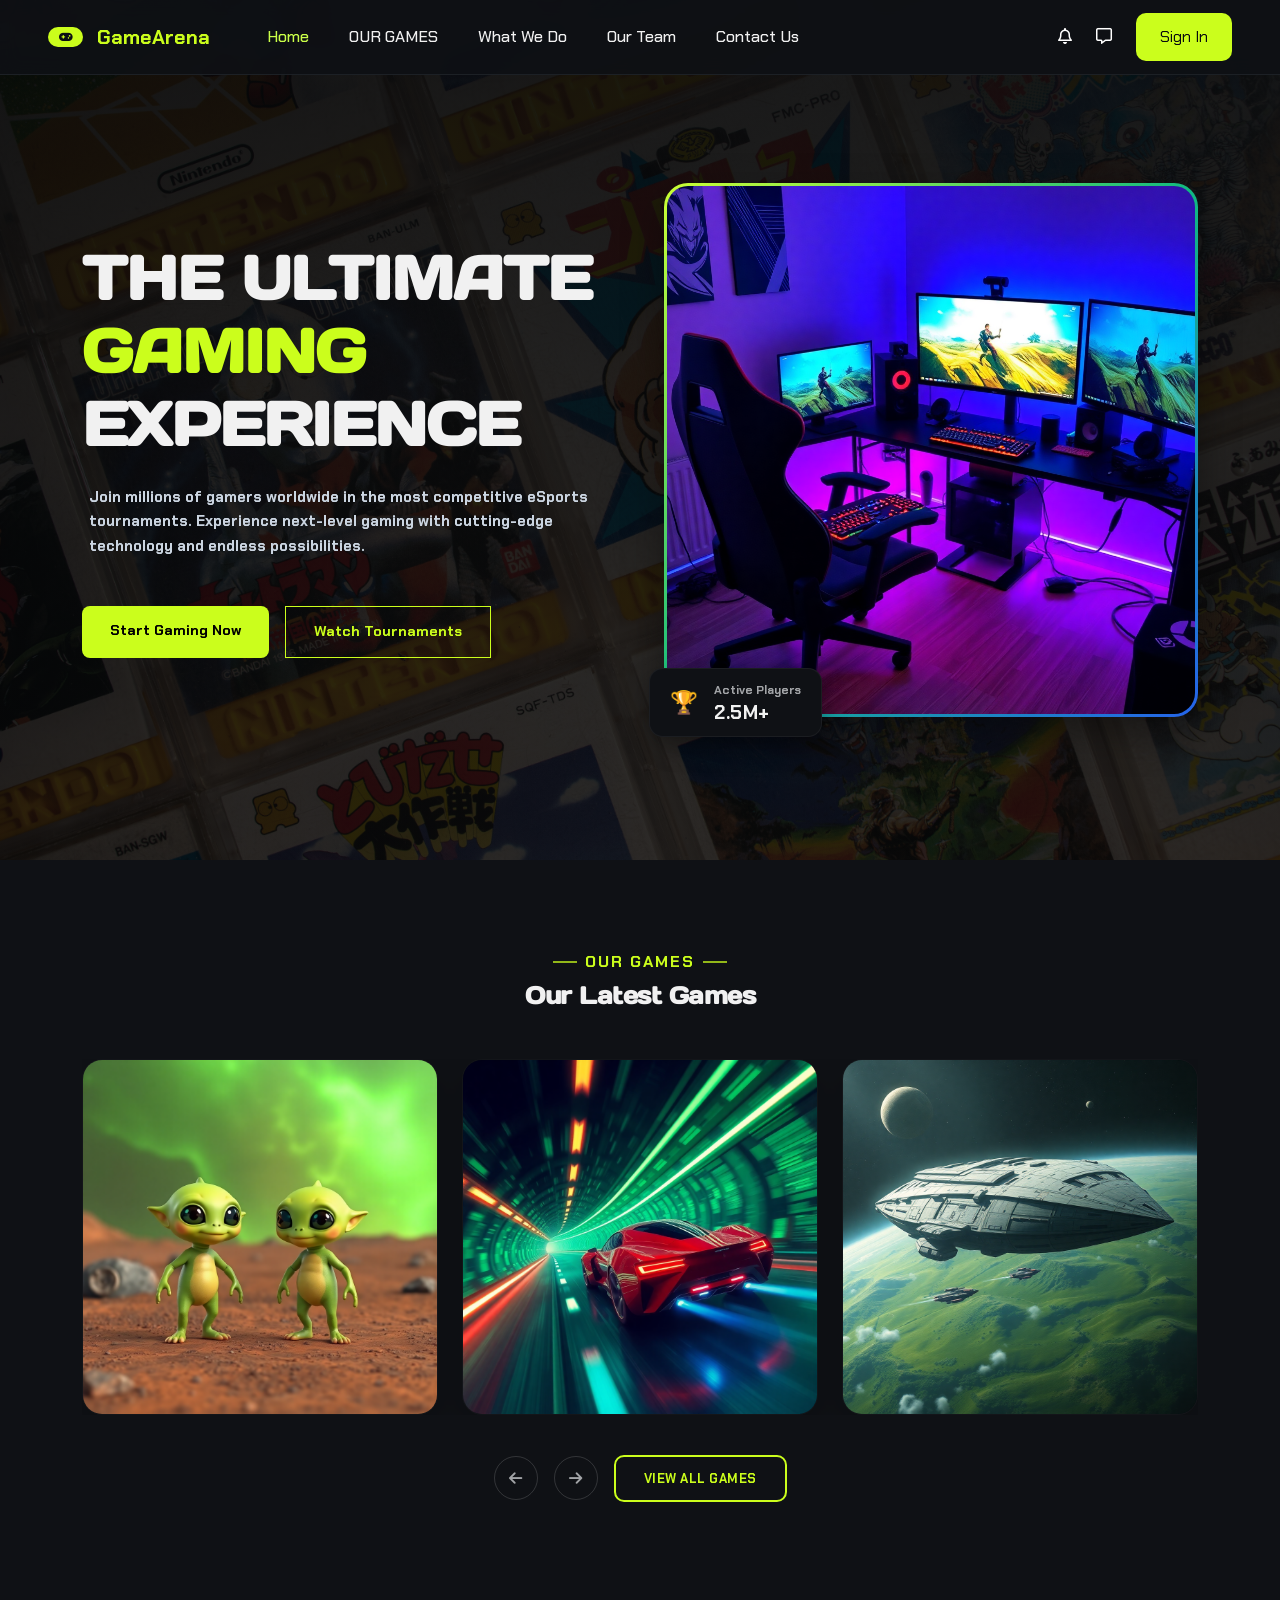
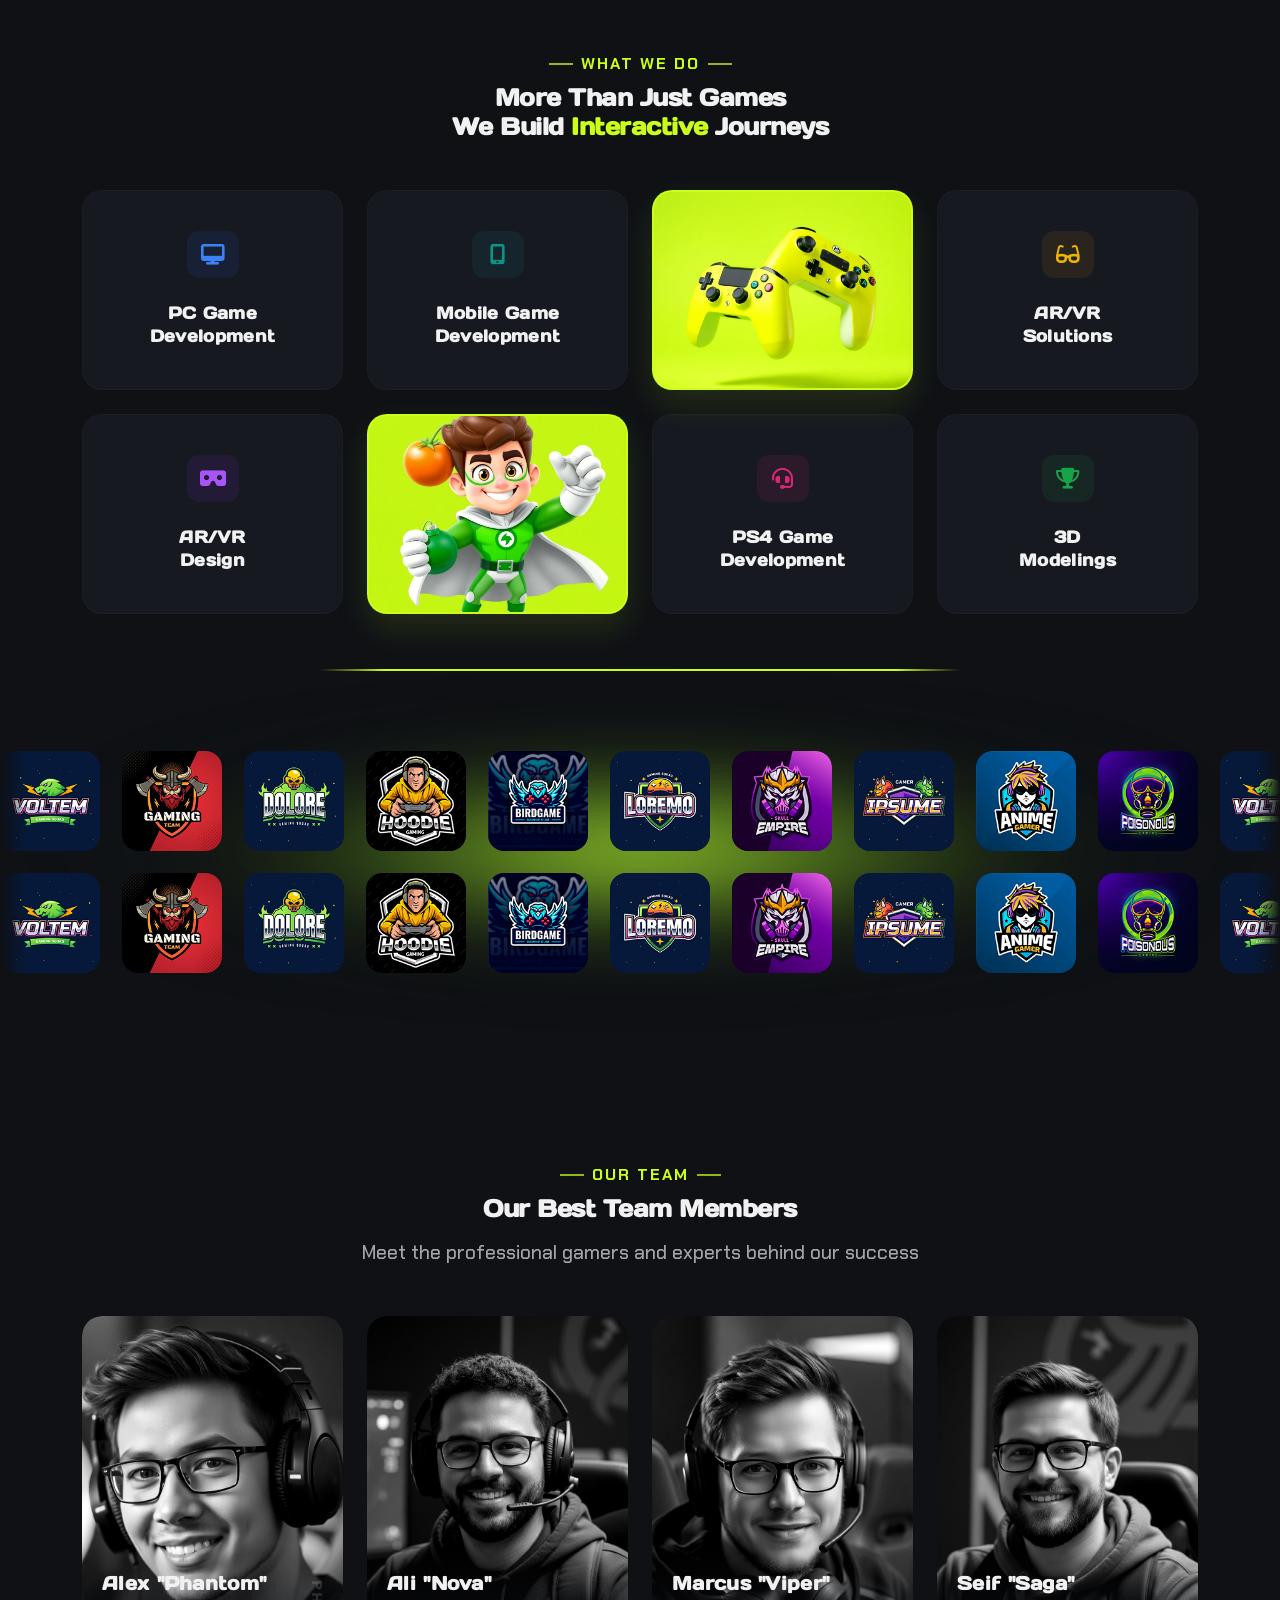
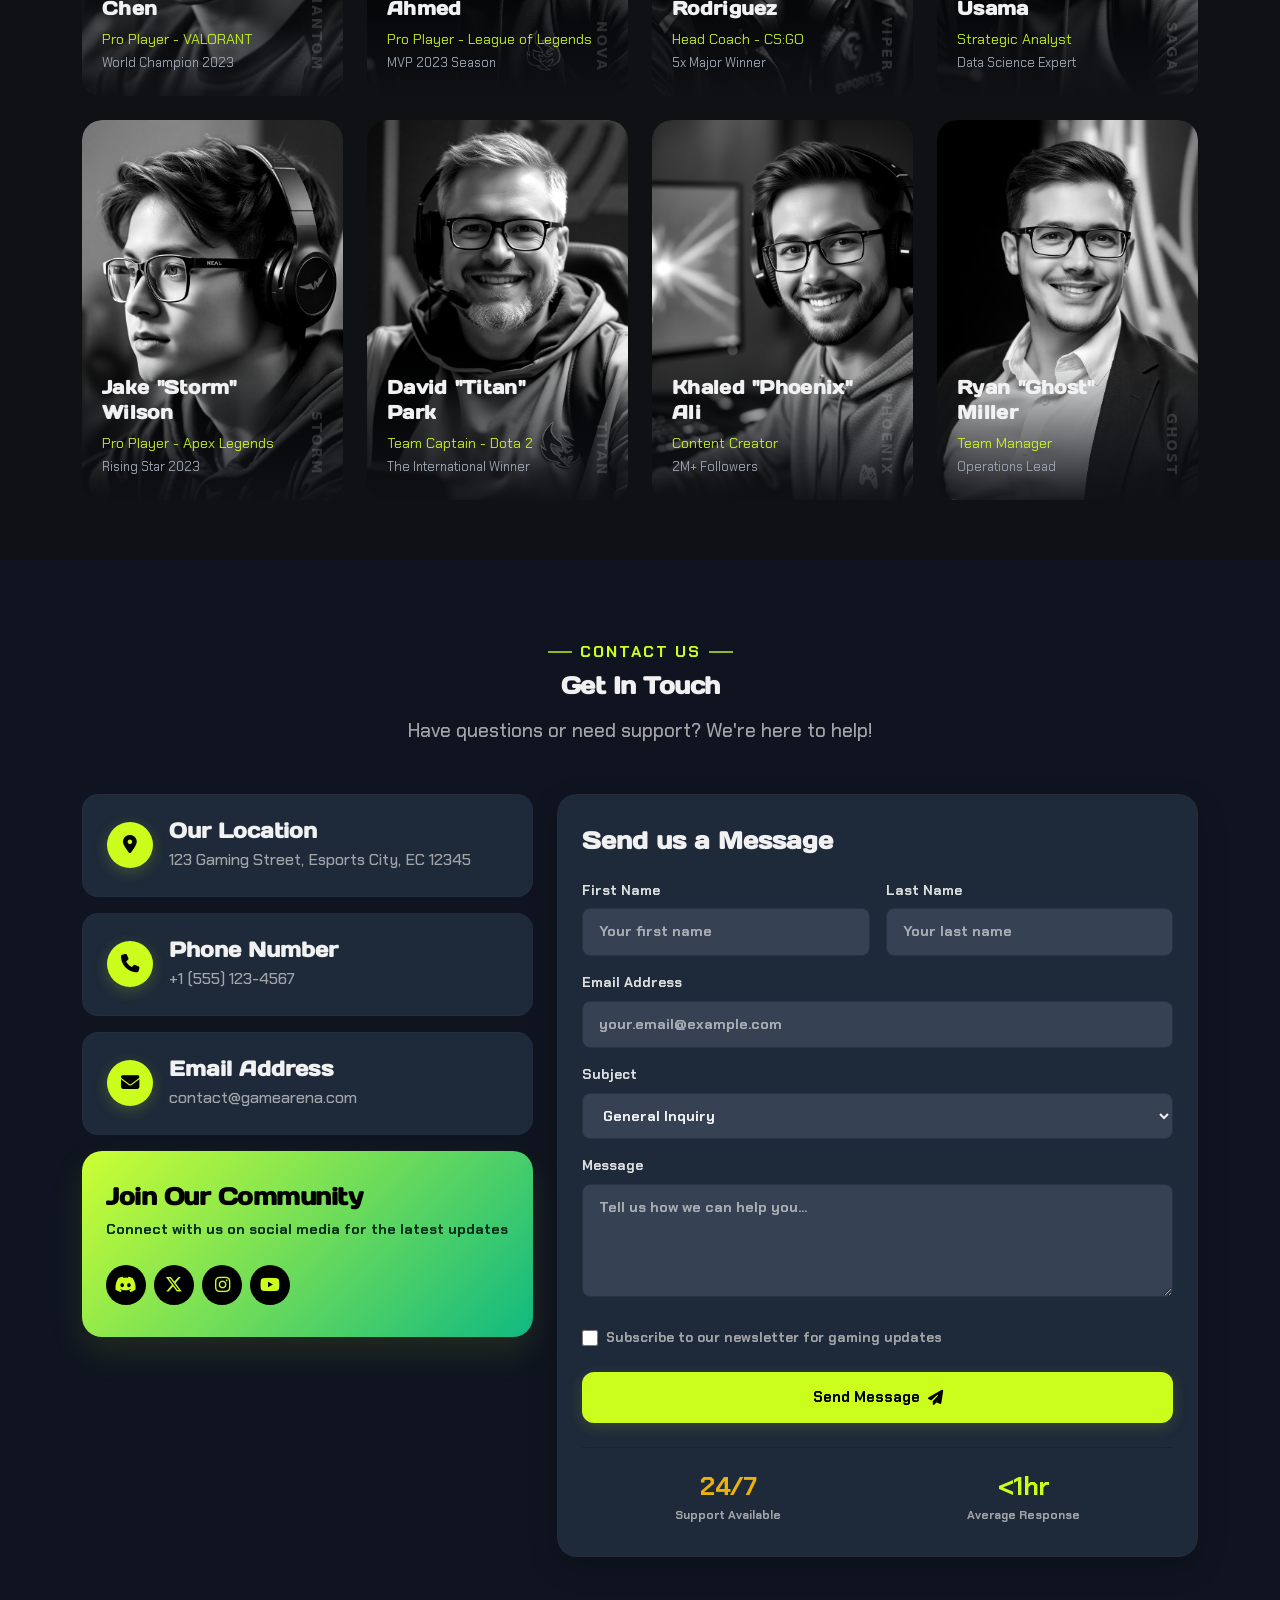
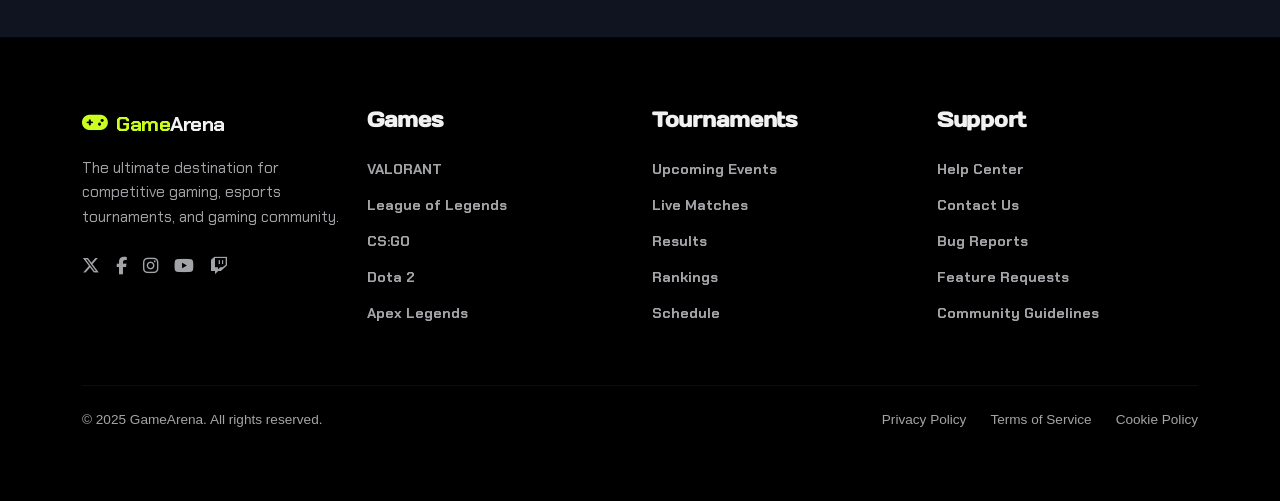
==== commit 185bb9d5: "Make Enhancement" ====
--- a/Games Arena/index.html
+++ b/Games Arena/index.html
@@ -28,7 +28,7 @@
 
     <!-- Header Section -->
 
-    <nav  class="navbar navbar-expand-lg  fixed-top">
+    <nav class="navbar navbar-expand-lg  fixed-top">
         <div class="container-fluid px-3 px-lg-5">
 
             <!-- Logo -->
@@ -56,31 +56,31 @@
                 <ul class="navbar-nav">
 
                     <li class="nav-item">
-                        <a class="nav-link active" href="#">
+                        <a class="nav-link active" href="#home">
                             Home
                         </a>
                     </li>
 
                     <li class="nav-item">
-                        <a class="nav-link" href="#">
+                        <a class="nav-link" href="#ourGames">
                             OUR GAMES
                         </a>
                     </li>
 
                     <li class="nav-item">
-                        <a class="nav-link" href="#">
+                        <a class="nav-link" href="#WhatWeDo">
                             What We Do
                         </a>
                     </li>
 
                     <li class="nav-item">
-                        <a class="nav-link" href="#">
+                        <a class="nav-link" href="#ourTeam">
                             Our Team
                         </a>
                     </li>
 
                     <li class="nav-item">
-                        <a class="nav-link" href="#">
+                        <a class="nav-link" href="#contactUs">
                             Contact Us
                         </a>
                     </li>
@@ -112,59 +112,62 @@
     </nav>
 
 
-    <!-- ======== HERO SECTION ==== -->    
-
-    
-<section id="home" class="ga-hero-section d-flex align-items-center position-relative">
-  <div class="container py-5">
-   
-    <div class="row align-items-center g-5">
-      
-      
-      <div class="col-12 col-lg-6 text-center text-lg-start ga-hero-text-side">
-        <h1 class="ga-hero-main-title mb-4">
-          THE ULTIMATE<br>
-          <span class="text-neon-glow">GAMING</span><br>
-          EXPERIENCE
-        </h1>
-        <p class="ga-hero-description mb-5">
-          Join millions of gamers worldwide in the most competitive eSports tournaments. Experience next-level gaming with cutting-edge technology and endless possibilities.
-        </p>
-        
-      
-        <div class="ga-hero-btn-group d-flex flex-column flex-sm-row justify-content-center justify-content-lg-start gap-3">
-          
-          <a href="#register" class="ga-hero-primary-btn">Start Gaming Now</a>
-          
-          <a href="#tournaments" class="ga-hero-secondary-btn">Watch Tournaments</a>
+    <!-- ======== HERO SECTION ==== -->
+
+
+    <section id="home" class="ga-hero-section d-flex align-items-center position-relative">
+        <div class="container py-5">
+
+            <div class="row align-items-center g-5">
+
+
+                <div class="col-12 col-lg-6 text-center text-lg-start ga-hero-text-side">
+                    <h1 class="ga-hero-main-title mb-4">
+                        THE ULTIMATE<br>
+                        <span class="text-neon-glow">GAMING</span><br>
+                        EXPERIENCE
+                    </h1>
+                    <p class="ga-hero-description mb-5">
+                        Join millions of gamers worldwide in the most competitive eSports tournaments. Experience
+                        next-level gaming with cutting-edge technology and endless possibilities.
+                    </p>
+
+
+                    <div
+                        class="ga-hero-btn-group d-flex flex-column flex-sm-row justify-content-center justify-content-lg-start gap-3">
+
+                        <a href="#register" class="ga-hero-primary-btn">Start Gaming Now</a>
+
+                        <a href="#tournaments" class="ga-hero-secondary-btn">Watch Tournaments</a>
+                    </div>
+                </div>
+
+
+                <div class="col-12 col-lg-6 d-flex justify-content-center ga-hero-art-side">
+
+                    <div class="ga-hero-image-viewport position-relative">
+
+
+                        <div class="ga-neon-gradient-border-box">
+                            <img src="images/hero-img-C0b4IWtS.png" alt="Gaming Experience Setup"
+                                class="img-fluid ga-hero-main-img">
+                        </div>
+
+
+                        <div class="ga-floating-stats-badge d-flex align-items-center gap-3">
+                            <div class="badge-trophy-icon">🏆</div>
+                            <div class="badge-stats-txt">
+                                <span class="lbl-muted">Active Players</span>
+                                <h4 class="num-bold m-0">2.5M+</h4>
+                            </div>
+                        </div>
+
+                    </div>
+                </div>
+
+            </div>
         </div>
-      </div>
-
-      
-      <div class="col-12 col-lg-6 d-flex justify-content-center ga-hero-art-side">
-      
-        <div class="ga-hero-image-viewport position-relative">
-          
-         
-          <div class="ga-neon-gradient-border-box">
-            <img src="images/hero-img-C0b4IWtS.png" alt="Gaming Experience Setup" class="img-fluid ga-hero-main-img">
-          </div>
-
-         
-          <div class="ga-floating-stats-badge d-flex align-items-center gap-3">
-            <div class="badge-trophy-icon">🏆</div>
-            <div class="badge-stats-txt">
-              <span class="lbl-muted">Active Players</span>
-              <h4 class="num-bold m-0">2.5M+</h4>
-            </div>
-          </div>
-
-        </div>
-      </div>
-
-    </div>
-  </div>
-</section>
+    </section>
 
 
 
@@ -182,10 +185,10 @@
 
     <!-- Our Latest games section -->
 
-    <section id="games" class="ga-games-section py-5">
+    <section id="ourGames" class="ga-games-section ">
         <div class="container text-center">
 
-            
+
             <div class="ga-section-title-area mb-5">
                 <div class="ga-sub-badge-title d-flex align-items-center justify-content-center gap-2">
                     <span class="title-line"></span> OUR GAMES <span class="title-line"></span>
@@ -193,15 +196,15 @@
                 <h2 class="ga-main-heading mt-2">Our Latest Games</h2>
             </div>
 
-           
+
             <div id="latestGamesCarousel" class="carousel slide ga-custom-carousel" data-bs-ride="false">
                 <div class="carousel-inner">
 
-                    
+
                     <div class="carousel-item active">
-                        <div class="row row-cols-1 row-cols-lg-3 g-4 justify-content-center">
-
-                           
+                        <div class="row row-cols-1 row-cols-md-2 row-cols-lg-3 g-4 justify-content-center">
+
+
                             <div class="col">
                                 <div class="ga-game-card">
                                     <div class="card-img-wrapper">
@@ -211,8 +214,8 @@
                                 </div>
                             </div>
 
-                            
-                            <div class="col d-none d-lg-block">
+
+                            <div class="col d-none d-md-block d-lg-block">
                                 <div class="ga-game-card">
                                     <div class="card-img-wrapper">
                                         <img src="images/latest-games-2-DcGt1MOH.png" class="img-fluid ga-card-img"
@@ -221,7 +224,7 @@
                                 </div>
                             </div>
 
-                            
+
                             <div class="col d-none d-lg-block">
                                 <div class="ga-game-card">
                                     <div class="card-img-wrapper">
@@ -234,9 +237,9 @@
                         </div>
                     </div>
 
-                    
-                    <div class="carousel-item d-lg-none">
-                        <div class="row row-cols-1 justify-content-center">
+
+                    <div class="carousel-item">
+                        <div class="row row-cols-1 row-cols-md-2 row-cols-lg-3 g-4 justify-content-center">
                             <div class="col">
                                 <div class="ga-game-card">
                                     <div class="card-img-wrapper">
@@ -245,26 +248,19 @@
                                     </div>
                                 </div>
                             </div>
-                        </div>
-                    </div>
-
-                    
-                    <div class="carousel-item d-lg-none">
-                        <div class="row row-cols-1 justify-content-center">
-                            <div class="col">
+
+                            <div class="col d-none d-md-block d-lg-block">
                                 <div class="ga-game-card">
                                     <div class="card-img-wrapper">
                                         <img src="images/latest-games-5-D0uhM4CW.png" class="img-fluid ga-card-img"
                                             alt="SkyHawk Command">
                                     </div>
-                                </div>
-                            </div>
-                        </div>
-                    </div>
-
-                    <div class="carousel-item d-lg-none">
-                        <div class="row row-cols-1 justify-content-center">
-                            <div class="col">
+
+
+                                </div>
+                            </div>
+
+                            <div class="col d-none d-lg-block">
                                 <div class="ga-game-card">
                                     <div class="card-img-wrapper">
                                         <img src="images/latest-games-6-CJaIm3nW.png" class="img-fluid ga-card-img"
@@ -275,8 +271,11 @@
                         </div>
                     </div>
 
-                    <div class="carousel-item d-lg-none">
-                        <div class="row row-cols-1 justify-content-center">
+
+
+
+                    <div class="carousel-item">
+                        <div class="row row-cols-1 row-cols-md-2 row-cols-lg-3 g-4 justify-content-center">
                             <div class="col">
                                 <div class="ga-game-card">
                                     <div class="card-img-wrapper">
@@ -285,12 +284,8 @@
                                     </div>
                                 </div>
                             </div>
-                        </div>
-                    </div>
-
-                    <div class="carousel-item d-lg-none">
-                        <div class="row row-cols-1 justify-content-center">
-                            <div class="col">
+
+                            <div class="col d-none d-md-block d-lg-block">
                                 <div class="ga-game-card">
                                     <div class="card-img-wrapper">
                                         <img src="images/latest-games-8-CDS2WV4Q.png" class="img-fluid ga-card-img"
@@ -298,12 +293,8 @@
                                     </div>
                                 </div>
                             </div>
-                        </div>
-                    </div>
-
-                    <div class="carousel-item d-lg-none">
-                        <div class="row row-cols-1 justify-content-center">
-                            <div class="col">
+
+                            <div class="col d-none d-lg-block">
                                 <div class="ga-game-card">
                                     <div class="card-img-wrapper">
                                         <img src="images/latest-games-9-BhBeVXRH.png" class="img-fluid ga-card-img"
@@ -318,24 +309,26 @@
 
 
 
+
+
                 </div>
 
 
                 <div class="ga-carousel-controls-row d-flex align-items-center justify-content-center gap-3 mt-4">
 
-                    
+
                     <button class="ga-arrow-btn" type="button" data-bs-target="#latestGamesCarousel"
                         data-bs-slide="prev">
                         <i class="fa-solid fa-arrow-left"></i>
                     </button>
 
-                    
+
                     <button class="ga-arrow-btn" type="button" data-bs-target="#latestGamesCarousel"
                         data-bs-slide="next">
                         <i class="fa-solid fa-arrow-right"></i>
                     </button>
 
-                    
+
                     <a href="#all-games" class="ga-view-all-btn">VIEW ALL GAMES</a>
 
                 </div>
@@ -350,7 +343,7 @@
 
     <!-- What We Do Section -->
 
-    <section id="about" class="ga-services-section py-5">
+    <section id="WhatWeDo" class="ga-services-section">
         <div class="container">
 
             <div class="ga-section-title-area text-center mb-5">
@@ -363,10 +356,10 @@
                 </h2>
             </div>
 
-           
+
             <div class="row row-cols-2 row-cols-md-2 row-cols-lg-4 g-4 justify-content-center">
 
-               
+
                 <div class="col">
                     <div class="ga-service-card card-dark-theme text-center">
                         <div class="service-icon-box box-blue-glow">
@@ -376,7 +369,7 @@
                     </div>
                 </div>
 
-                
+
                 <div class="col">
                     <div class="ga-service-card card-dark-theme text-center">
                         <div class="service-icon-box box-teal-glow">
@@ -386,16 +379,16 @@
                     </div>
                 </div>
 
-                
+
                 <div class="col">
                     <div class="ga-service-card card-neon-theme text-center position-relative">
-                       
+
                         <img src="images/what-we-do-1-DuZnkwGW.png" alt="Gamepad 3D"
                             class="service-featured-img img-fluid">
                     </div>
                 </div>
 
-                
+
                 <div class="col">
                     <div class="ga-service-card card-dark-theme text-center">
                         <div class="service-icon-box box-yellow-glow">
@@ -405,42 +398,43 @@
                     </div>
                 </div>
 
-                
-                <div class="col">
-                    <div class="ga-service-card card-neon-theme text-center position-relative">
-                       
-                        <img src="images/what-we-do-2-DVAo6agz.png" alt="Character 3D"
-                            class="service-featured-img img-fluid">
-                    </div>
-                </div>
-
-                
+
+
+
+
                 <div class="col">
                     <div class="ga-service-card card-dark-theme text-center">
                         <div class="service-icon-box box-purple-glow">
                             <i class="fa-solid fa-vr-cardboard"></i>
                         </div>
-                        <h3 class="service-card-title">Game Design<br>& Art</h3>
-                    </div>
-                </div>
-
-                
+                        <h3 class="service-card-title">AR/VR<br>Design</h3>
+                    </div>
+                </div>
+
+                <div class="col">
+                    <div class="ga-service-card card-neon-theme text-center position-relative">
+
+                        <img src="images/what-we-do-2-DVAo6agz.png" alt="Character 3D"
+                            class="service-featured-img img-fluid">
+                    </div>
+                </div>
+
                 <div class="col">
                     <div class="ga-service-card card-dark-theme text-center">
                         <div class="service-icon-box box-pink-glow">
                             <i class="fa-solid fa-headset"></i>
                         </div>
-                        <h3 class="service-card-title">Multiplayer<br>Hosting</h3>
-                    </div>
-                </div>
-
-                
+                        <h3 class="service-card-title">PS4 Game<br>Development</h3>
+                    </div>
+                </div>
+
+
                 <div class="col">
                     <div class="ga-service-card card-dark-theme text-center">
                         <div class="service-icon-box box-green-glow">
                             <i class="fa-solid fa-trophy"></i>
                         </div>
-                        <h3 class="service-card-title">Esports<br>Tournaments</h3>
+                        <h3 class="service-card-title">3D<br>Modelings</h3>
                     </div>
                 </div>
 
@@ -450,99 +444,82 @@
 
 
 
-        
-        <div class="ga-marquee-wrapper mt-5 pt-4">
-
-            
-            <div class="ga-neon-glow-line mb-5"></div>
-
-            
-            <div class="ga-marquee-track tracking-forward">
-                <div class="ga-marquee-content-container d-flex gap-3">
-                    <!-- شعار 1 -->
-                    <div class="ga-logo-marquee-card"><img src="images/logo-1-ByM-Sex8.jpg" alt="Team BirdGame"
-                            class="img-fluid text-center"></div>
-                    <!-- شعار 2 -->
-                    <div class="ga-logo-marquee-card"><img src="images/logo-2-0gIktwSm.jpg" alt="Team Loremo"
-                            class="img-fluid text-center"></div>
-                    <!-- شعار 3 -->
-                    <div class="ga-logo-marquee-card active-neon-border"><img src="images/logo-3-CczztP90.jpg"
-                            alt="Team Empire" class="img-fluid text-center"></div>
-                    <!-- شعار 4 -->
-                    <div class="ga-logo-marquee-card"><img src="images/logo-4-CqgtpirC.jpg" alt="Team Ipsum"
-                            class="img-fluid text-center"></div>
-                    <!-- شعار 5 -->
-                    <div class="ga-logo-marquee-card"><img src="images/latest-games-5-D0uhM4CW.png" alt="Team Anime"
-                            class="img-fluid text-center"></div>
-                    <!-- شعار 6 -->
-                    <div class="ga-logo-marquee-card"><img src="images/latest-games-6-CJaIm3nW.png" alt="Team Poisonous"
-                            class="img-fluid text-center"></div>
-                    <!-- شعار 7 -->
-                    <div class="ga-logo-marquee-card"><img src="images/latest-games-7-C9aSwQWa.png" alt="Team Voltem"
-                            class="img-fluid text-center"></div>
-                    <!-- شعار 8 -->
-                    <div class="ga-logo-marquee-card"><img src="images/latest-games-8-CDS2WV4Q.png" alt="Team Dolore"
-                            class="img-fluid text-center"></div>
-                    <div class="ga-logo-marquee-card"><img src="images/latest-games-9-BhBeVXRH.png" alt="Team Dolore"
-                            class="img-fluid text-center"></div>
-                    <div class="ga-logo-marquee-card"><img src="images/logo-10-DlvZwrGv.jpg" alt="Team Dolore"
-                            class="img-fluid text-center"></div>
-
-                    <!-- 💡 تكرار الشعارات لمنع انقطاع الأنيميشن عند التحريك المستمر -->
-                    <div class="ga-logo-marquee-card"><img src="images/logo-1-ByM-Sex8.jpg" alt="Team BirdGame"
-                            class="img-fluid text-center"></div>
-                    <div class="ga-logo-marquee-card"><img src="images/logo-2-0gIktwSm.jpg" alt="Team Loremo"
-                            class="img-fluid text-center"></div>
-                    <div class="ga-logo-marquee-card active-neon-border"><img src="images/logo-3-CczztP90.jpg"
-                            alt="Team Empire" class="img-fluid text-center"></div>
-                    <div class="ga-logo-marquee-card"><img src="images/logo-4-CqgtpirC.jpg" alt="Team Ipsum"
-                            class="img-fluid text-center"></div>
-                </div>
-            </div>
-
-            
-            <div class="ga-marquee-track tracking-backward mt-3">
-                <div class="ga-marquee-content-container d-flex gap-3">
-                    <div class="ga-logo-marquee-card"><img src="images/logo-9-btJ2eZYX.jpg" alt="Team Hoodie"
-                            class="img-fluid text-center"></div>
-                    <div class="ga-logo-marquee-card"><img src="images/logo-1-ByM-Sex8.jpg" alt="Team BirdGame"
-                            class="img-fluid text-center"></div>
-                    <div class="ga-logo-marquee-card"><img src="images/logo-2-0gIktwSm.jpg" alt="Team Loremo"
-                            class="img-fluid text-center"></div>
-                    <div class="ga-logo-marquee-card"><img src="images/logo-3-CczztP90.jpg" alt="Team Empire"
-                            class="img-fluid text-center"></div>
-                    <div class="ga-logo-marquee-card active-neon-border"><img src="images/logo-4-CqgtpirC.jpg"
-                            alt="Team Ipsum" class="img-fluid text-center"></div>
-                    <div class="ga-logo-marquee-card"><img src="images/logo-5-DFypfU0k.jpg" alt="Team Anime"
-                            class="img-fluid text-center"></div>
-                    <div class="ga-logo-marquee-card"><img src="images/logo-6-DcGD8G7v.jpg" alt="Team Poisonous"
-                            class="img-fluid text-center"></div>
-                    <div class="ga-logo-marquee-card"><img src="images/logo-7-DSTdzFnp.jpg" alt="Team Voltem"
-                            class="img-fluid text-center"></div>
-
-                    
-                    <div class="ga-logo-marquee-card"><img src="images/logo-9-btJ2eZYX.jpg" alt="Team Hoodie"
-                            class="img-fluid text-center"></div>
-                    <div class="ga-logo-marquee-card"><img src="images/logo-1-ByM-Sex8.jpg" alt="Team BirdGame"
-                            class="img-fluid text-center"></div>
-                    <div class="ga-logo-marquee-card"><img src="images/logo-2-0gIktwSm.jpg" alt="Team Loremo"
-                            class="img-fluid text-center"></div>
-                    <div class="ga-logo-marquee-card"><img src="images/logo-3-CczztP90.jpg" alt="Team Empire"
-                            class="img-fluid text-center"></div>
-                </div>
+
+
+        <div class="ga-marquee-section-wrapper position-relative py-5">
+
+
+            <div class="ga-top-neon-glow-bar">
+
+            </div>
+
+
+            <div class="ga-marquee-mask-container mt-5">
+
+                <!-- first row -->
+                <div class="ga-marquee-track tracking-forward mb-4">
+                    <div class="ga-marquee-content-container d-flex gap-3">
+                        <!-- logos-->
+                        <div class="ga-logo-marquee-card"><img src="images/logo-1-ByM-Sex8.jpg" alt="Dolore"></div>
+                        <div class="ga-logo-marquee-card"><img src="images/logo-2-0gIktwSm.jpg" alt="Hoodie"></div>
+                        <div class="ga-logo-marquee-card"><img src="images/logo-3-CczztP90.jpg" alt="BirdGame"></div>
+                        <div class="ga-logo-marquee-card"><img src="images/logo-4-CqgtpirC.jpg" alt="Loremo"></div>
+                        <div class="ga-logo-marquee-card active-neon-gradient"><img src="images/logo-5-DFypfU0k.jpg"
+                                alt="Empire"></div>
+                        <div class="ga-logo-marquee-card"><img src="images/logo-6-DcGD8G7v.jpg" alt="Ipsume"></div>
+                        <div class="ga-logo-marquee-card"><img src="images/logo-7-DSTdzFnp.jpg" alt="Anime"></div>
+                        <div class="ga-logo-marquee-card"><img src="images/logo-8-BuH3qQns.jpg" alt="Poisonous"></div>
+                        <div class="ga-logo-marquee-card"><img src="images/logo-9-btJ2eZYX.jpg" alt="Voltem"></div>
+                        <div class="ga-logo-marquee-card"><img src="images/logo-10-DlvZwrGv.jpg" alt="Dolore"></div>
+
+                        <!--Repeating -->
+                        <div class="ga-logo-marquee-card"><img src="images/logo-1-ByM-Sex8.jpg" alt="Dolore"></div>
+                        <div class="ga-logo-marquee-card"><img src="images/logo-2-0gIktwSm.jpg" alt="Hoodie"></div>
+                        <div class="ga-logo-marquee-card"><img src="images/logo-3-CczztP90.jpg" alt="BirdGame"></div>
+                        <div class="ga-logo-marquee-card"><img src="images/logo-4-CqgtpirC.jpg" alt="Loremo"></div>
+                        <div class="ga-logo-marquee-card active-neon-gradient"><img src="images/logo-5-DFypfU0k.jpg"
+                                alt="Empire"></div>
+                    </div>
+                </div>
+
+                <!-- second row -->
+                <div class="ga-marquee-track tracking-backward">
+                    <div class="ga-marquee-content-container d-flex gap-3">
+                        <div class="ga-logo-marquee-card"><img src="images/logo-1-ByM-Sex8.jpg" alt="BirdGame"></div>
+                        <div class="ga-logo-marquee-card"><img src="images/logo-2-0gIktwSm.jpg" alt="Loremo"></div>
+                        <div class="ga-logo-marquee-card active-neon-gradient"><img src="images/logo-3-CczztP90.jpg"
+                                alt="Empire"></div>
+                        <div class="ga-logo-marquee-card"><img src="images/logo-4-CqgtpirC.jpg" alt="Ipsume"></div>
+                        <div class="ga-logo-marquee-card"><img src="images/logo-5-DFypfU0k.jpg" alt="Anime"></div>
+                        <div class="ga-logo-marquee-card"><img src="images/logo-6-DcGD8G7v.jpg" alt="Poisonous"></div>
+                        <div class="ga-logo-marquee-card"><img src="images/logo-7-DSTdzFnp.jpg" alt="Voltem"></div>
+                        <div class="ga-logo-marquee-card"><img src="images/logo-8-BuH3qQns.jpg" alt="Dolore"></div>
+                        <div class="ga-logo-marquee-card"><img src="images/logo-9-btJ2eZYX.jpg" alt="Voltem"></div>
+                        <div class="ga-logo-marquee-card"><img src="images/logo-10-DlvZwrGv.jpg" alt="Gaming"></div>
+
+                        <!-- Repeating second row-->
+                        <div class="ga-logo-marquee-card"><img src="images/logo-1-ByM-Sex8.jpg" alt="BirdGame"></div>
+                        <div class="ga-logo-marquee-card"><img src="images/logo-2-0gIktwSm.jpg" alt="Loremo"></div>
+                        <div class="ga-logo-marquee-card active-neon-gradient"><img src="images/logo-3-CczztP90.jpg"
+                                alt="Empire"></div>
+                        <div class="ga-logo-marquee-card"><img src="images/logo-4-CqgtpirC.jpg" alt="Ipsume"></div>
+                    </div>
+                </div>
+
             </div>
 
         </div>
 
+
     </section>
 
 
     <!-- Our Team Section -->
 
-    <section id="team" class="ga-team-section py-5">
+    <section id="ourTeam" class="ga-team-section">
         <div class="container">
 
-            
+
             <div class="ga-section-title-area text-center mb-5">
                 <div class="ga-sub-badge-title d-flex align-items-center justify-content-center gap-2">
                     <span class="title-line"></span> OUR TEAM <span class="title-line"></span>
@@ -551,18 +528,21 @@
                 <p class="ga-section-subtitle mt-3">Meet the professional gamers and experts behind our success</p>
             </div>
 
-            
+
             <div class="row row-cols-1 row-cols-sm-2 row-cols-md-2 row-cols-lg-4 g-4 justify-content-center">
 
                 <!-- member 1: Alex -->
                 <div class="col">
                     <div class="ga-team-card position-relative overflow-hidden">
-                        <img src="images/avatar-1-Bk0fx3lX.png" alt="Alex Chen" class="team-img img-fluid">
+                        <div class="team-img-dual-layers">
+                            <img src="images/avatar-1-Bk0fx3lX.png" alt="Alex Chen" class="team-img img-gray-base">
+                            <img src="images/avatar-1-Bk0fx3lX.png" alt="Alex Chen" class="team-img img-color-fluid">
+                        </div>
                         <div class="card-overlay-content">
                             <h3 class="member-name">Alex <span class="nickname">"Phantom"</span><br>Chen</h3>
                             <p class="member-role">Pro Player - VALORANT</p>
                             <p class="member-sub-info">World Champion 2023</p>
-                            
+
                             <span class="side-vertical-text">PHANTOM</span>
                         </div>
                     </div>
@@ -571,7 +551,10 @@
                 <!-- member 2: Ali -->
                 <div class="col">
                     <div class="ga-team-card position-relative overflow-hidden">
-                        <img src="images/avatar-2-DSM5R69_.png" alt="Ali Ahmed" class="team-img img-fluid">
+                        <div class="team-img-dual-layers">
+                            <img src="images/avatar-2-DSM5R69_.png" alt="Ali Ahmed" class="team-img img-gray-base">
+                            <img src="images/avatar-2-DSM5R69_.png" alt="Ali Ahmed" class="team-img img-color-fluid">
+                        </div>
                         <div class="card-overlay-content">
                             <h3 class="member-name">Ali <span class="nickname">"Nova"</span><br>Ahmed</h3>
                             <p class="member-role">Pro Player - League of Legends</p>
@@ -584,7 +567,12 @@
                 <!-- member 3: Marcus -->
                 <div class="col">
                     <div class="ga-team-card position-relative overflow-hidden">
-                        <img src="images/avatar-3-CISh2V2J.png" alt="Marcus Rodriguez" class="team-img img-fluid">
+                        <div class="team-img-dual-layers">
+                            <img src="images/avatar-3-CISh2V2J.png" alt="Marcus Rodriguez"
+                                class="team-img img-gray-base">
+                            <img src="images/avatar-3-CISh2V2J.png" alt="Marcus Rodriguez"
+                                class="team-img img-color-fluid">
+                        </div>
                         <div class="card-overlay-content">
                             <h3 class="member-name">Marcus <span class="nickname">"Viper"</span><br>Rodriguez</h3>
                             <p class="member-role">Head Coach - CS:GO</p>
@@ -597,7 +585,10 @@
                 <!-- member 4: Seif -->
                 <div class="col">
                     <div class="ga-team-card position-relative overflow-hidden">
-                        <img src="images/avatar-4-BCbP093U.png" alt="Seif Usama" class="team-img img-fluid">
+                        <div class="team-img-dual-layers">
+                            <img src="images/avatar-4-BCbP093U.png" alt="Seif Usama" class="team-img img-gray-base">
+                            <img src="images/avatar-4-BCbP093U.png" alt="Seif Usama" class="team-img img-color-fluid">
+                        </div>
                         <div class="card-overlay-content">
                             <h3 class="member-name">Seif <span class="nickname">"Saga"</span><br>Usama</h3>
                             <p class="member-role">Strategic Analyst</p>
@@ -610,7 +601,10 @@
                 <!-- member 5: Jake -->
                 <div class="col">
                     <div class="ga-team-card position-relative overflow-hidden">
-                        <img src="images/avatar-5-CKJm2Bjf.png" alt="Jake Wilson" class="team-img img-fluid">
+                        <div class="team-img-dual-layers">
+                            <img src="images/avatar-5-CKJm2Bjf.png" alt="Jake Wilson" class="team-img img-gray-base">
+                            <img src="images/avatar-5-CKJm2Bjf.png" alt="Jake Wilson" class="team-img img-color-fluid">
+                        </div>
                         <div class="card-overlay-content">
                             <h3 class="member-name">Jake <span class="nickname">"Storm"</span><br>Wilson</h3>
                             <p class="member-role">Pro Player - Apex Legends</p>
@@ -623,7 +617,10 @@
                 <!-- member 6: David -->
                 <div class="col">
                     <div class="ga-team-card position-relative overflow-hidden">
-                        <img src="images/avatar-6-BC4VdJS3.png" alt="David Park" class="team-img img-fluid">
+                        <div class="team-img-dual-layers">
+                            <img src="images/avatar-6-BC4VdJS3.png" alt="David Park" class="team-img img-gray-base">
+                            <img src="images/avatar-6-BC4VdJS3.png" alt="David Park" class="team-img img-color-fluid">
+                        </div>
                         <div class="card-overlay-content">
                             <h3 class="member-name">David <span class="nickname">"Titan"</span><br>Park</h3>
                             <p class="member-role">Team Captain - Dota 2</p>
@@ -636,7 +633,10 @@
                 <!-- member 7: Khaled -->
                 <div class="col">
                     <div class="ga-team-card position-relative overflow-hidden">
-                        <img src="images/avatar-7-B1LKlfbK.png" alt="Khaled Ali" class="team-img img-fluid">
+                        <div class="team-img-dual-layers">
+                            <img src="images/avatar-7-B1LKlfbK.png" alt="Khaled Ali" class="team-img img-gray-base">
+                            <img src="images/avatar-7-B1LKlfbK.png" alt="Khaled Ali" class="team-img img-color-fluid">
+                        </div>
                         <div class="card-overlay-content">
                             <h3 class="member-name">Khaled <span class="nickname">"Phoenix"</span><br>Ali</h3>
                             <p class="member-role">Content Creator</p>
@@ -649,7 +649,10 @@
                 <!-- member 8: Ryan -->
                 <div class="col">
                     <div class="ga-team-card position-relative overflow-hidden">
-                        <img src="images/avatar-8-DlHfYIx6.png" alt="Ryan Miller" class="team-img img-fluid">
+                        <div class="team-img-dual-layers">
+                            <img src="images/avatar-8-DlHfYIx6.png" alt="Ryan Miller" class="team-img img-gray-base">
+                            <img src="images/avatar-8-DlHfYIx6.png" alt="Ryan Miller" class="team-img img-color-fluid">
+                        </div>
                         <div class="card-overlay-content">
                             <h3 class="member-name">Ryan <span class="nickname">"Ghost"</span><br>Miller</h3>
                             <p class="member-role">Team Manager</p>
@@ -668,10 +671,10 @@
 
     <!-- Get in Touch Section -->
 
-    <section id="contact" class="ga-contact-section py-5">
+    <section id="contactUs" class="ga-contact-section">
         <div class="container">
 
-            
+
             <div class="ga-section-title-area text-center mb-5">
                 <div class="ga-sub-badge-title d-flex align-items-center justify-content-center gap-2">
                     <span class="title-line"></span> CONTACT US <span class="title-line"></span>
@@ -680,14 +683,14 @@
                 <p class="ga-section-subtitle mt-3">Have questions or need support? We're here to help!</p>
             </div>
 
-            
+
             <div class="row g-4 align-items-start">
 
-                
+
                 <div class="col-12 col-lg-5 order-2 order-lg-1">
                     <div class="d-flex flex-direction-column flex-column gap-3">
 
-                        
+
                         <div class="ga-info-brutal-card d-flex align-items-center gap-3">
                             <div class="info-icon-circle-neon">
                                 <i class="fa-solid fa-location-dot"></i>
@@ -698,7 +701,7 @@
                             </div>
                         </div>
 
-                        
+
                         <div class="ga-info-brutal-card d-flex align-items-center gap-3">
                             <div class="info-icon-circle-neon">
                                 <i class="fa-solid fa-phone"></i>
@@ -709,7 +712,7 @@
                             </div>
                         </div>
 
-                        
+
                         <div class="ga-info-brutal-card d-flex align-items-center gap-3">
                             <div class="info-icon-circle-neon">
                                 <i class="fa-solid fa-envelope"></i>
@@ -720,11 +723,11 @@
                             </div>
                         </div>
 
-                        
+
                         <div class="ga-community-green-card text-start">
                             <h3>Join Our Community</h3>
                             <p>Connect with us on social media for the latest updates</p>
-                            
+
                             <div class="community-social-row d-flex gap-2 mt-4">
                                 <a href="#" class="social-dark-round-btn"><i class="fa-brands fa-discord"></i></a>
                                 <a href="#" class="social-dark-round-btn"><i class="fa-brands fa-x-twitter"></i></a>
@@ -736,13 +739,13 @@
                     </div>
                 </div>
 
-                
+
                 <div class="col-12 col-lg-7 order-1 order-lg-2 mb-4 mb-lg-0">
                     <div class="ga-form-brutal-card">
                         <h3 class="form-main-title text-start mb-4">Send us a Message</h3>
 
                         <form class="ga-contact-form">
-                            
+
                             <div class="row g-3 mb-3">
                                 <div class="col-12 col-sm-6 text-start">
                                     <label for="first-name" class="ga-form-label">First Name</label>
@@ -756,14 +759,14 @@
                                 </div>
                             </div>
 
-                            
+
                             <div class="mb-3 text-start">
                                 <label for="email" class="ga-form-label">Email Address</label>
                                 <input type="email" id="email" name="" class="ga-brutal-input"
                                     placeholder="your.email@example.com" required>
                             </div>
 
-                           
+
                             <div class="mb-3 text-start">
                                 <label for="subject" class="ga-form-label">Subject</label>
                                 <select id="subject" name="" class="ga-brutal-select">
@@ -773,27 +776,27 @@
                                 </select>
                             </div>
 
-                            
+
                             <div class="mb-4 text-start">
                                 <label for="message" class="ga-form-label">Message</label>
                                 <textarea id="message" name="" class="ga-brutal-textarea" rows="4"
                                     placeholder="Tell us how we can help you..." required></textarea>
                             </div>
 
-                            
+
                             <div class="mb-4 text-start d-flex align-items-center gap-2">
                                 <input type="checkbox" name="" id="newsletter-check" class="ga-brutal-checkbox">
                                 <label for="newsletter-check" class="ga-checkbox-label">Subscribe to our newsletter for
                                     gaming updates</label>
                             </div>
 
-                           
+
                             <button type="submit" class="ga-form-submit-btn mb-4">
                                 Send Message <i class="fa-solid fa-paper-plane ms-2"></i>
                             </button>
                         </form>
 
-                        
+
                         <div class="form-bottom-stats-row d-flex justify-content-around align-items-center pt-4">
                             <div class="stat-box text-center">
                                 <h4 class="stat-num text-warning-yellow">24/7</h4>
@@ -816,14 +819,14 @@
 
     <!-- Footer Section -->
 
-    
-    <footer class="ga-footer py-5 mt-5">
+
+    <footer class="ga-footer ">
         <div class="container">
 
-           
+
             <div class="row g-4 mb-5 text-start">
 
-               
+
                 <div class="col-12 col-md-6 col-lg-3">
                     <div class="footer-brand-area mb-3 d-flex align-items-center gap-2">
                         <div class="footer-logo-icon-neon">
@@ -834,7 +837,7 @@
                     <p class="footer-brand-desc mb-4">
                         The ultimate destination for competitive gaming, esports tournaments, and gaming community.
                     </p>
-                    
+
                     <div class="footer-social-links-row d-flex gap-3">
                         <a href="#" aria-label="X (Twitter)"><i class="fa-brands fa-x-twitter"></i></a>
                         <a href="#" aria-label="Facebook"><i class="fa-brands fa-facebook-f"></i></a>
@@ -844,7 +847,7 @@
                     </div>
                 </div>
 
-                
+
                 <div class="col-12 col-md-6 col-lg-3">
                     <h3 class="footer-column-heading mb-4">Games</h3>
                     <ul class="footer-links-menu">
@@ -856,7 +859,7 @@
                     </ul>
                 </div>
 
-                
+
                 <div class="col-12 col-md-6 col-lg-3">
                     <h3 class="footer-column-heading mb-4">Tournaments</h3>
                     <ul class="footer-links-menu">
@@ -868,7 +871,7 @@
                     </ul>
                 </div>
 
-                
+
                 <div class="col-12 col-md-6 col-lg-3">
                     <h3 class="footer-column-heading mb-4">Support</h3>
                     <ul class="footer-links-menu">
@@ -882,7 +885,7 @@
 
             </div>
 
-            
+
             <div
                 class="footer-bottom-bar pt-4 d-flex flex-column flex-md-row justify-content-between align-items-center gap-3 text-center text-md-start">
                 <p class="footer-copyright-txt m-0">&copy; 2025 GameArena. All rights reserved.</p>
--- a/Games Arena/css/main.css
+++ b/Games Arena/css/main.css
@@ -6,6 +6,8 @@
     --ga-text-white: #F1F1F1;
     --ga-text-muted: #A2A4A7;
     --ga-btn-hover: #CAFF49;
+    --font-one: 'Days One', sans-serif;
+    --font-two: 'Chakra Petch', sans-serif;
 }
 
 /* (Reset Style) */
@@ -23,6 +25,7 @@
     background-color: var(--ga-bg-dark);
     color: var(--ga-text-white);
     overflow-x: hidden;
+    
 }
 
 a {
@@ -44,7 +47,7 @@
     background: #0b0f13 ;
     border-bottom: 1px solid #1c2025;
     padding: 16px 0;
-    font-family: 'Chakra Petch', sans-serif;
+    font-family: var(--font-two);
   backdrop-filter: blur(10px);
   background-color: rgba(15, 17, 21, 0.92) ;
 }
@@ -163,7 +166,7 @@
 
 .ga-hero-main-title {
   font-size: 2.5rem; 
-  font-family: 'Days One', sans-serif;
+  font-family: var(--font-one);
   font-weight: 900;
   color: var(--ga-text-white);
   line-height: 1.2;
@@ -177,7 +180,7 @@
 
 
 .ga-hero-description {
-  font-family: 'Chakra Petch', sans-serif;
+  font-family: var(--font-two);
   font-size: 0.95rem;
   color: #cbd5e1;
   line-height: 1.6;
@@ -189,7 +192,7 @@
 
 .ga-hero-primary-btn {
   background-color: var(--ga-primary-neon);
-  font-family: 'Chakra Petch', sans-serif;;
+  font-family: var(--font-two);
   color: #000000 !important; 
   font-size: 0.9rem;
   font-weight: 800;
@@ -218,7 +221,7 @@
 
 .ga-hero-secondary-btn {
   background-color: transparent;
-  font-family: 'Chakra Petch', sans-serif;;
+  font-family: var(--font-two);
   color: var(--ga-primary-neon);
   font-size: 0.9rem;
   font-weight: 800;
@@ -279,7 +282,7 @@
   text-align: left;
 }
 .badge-stats-txt .lbl-muted {
-  font-family: 'Chakra Petch', sans-serif;
+  font-family: var(--font-two);
   font-size: 0.75rem;
   color: var(--ga-text-muted);
   font-weight: bold;
@@ -287,7 +290,7 @@
   margin-bottom: 2px;
 }
 .badge-stats-txt .num-bold {
-  font-family: 'Chakra Petch', sans-serif;;
+  font-family: var(--font-two);
   font-size: 1.2rem;
   font-weight: 900;
   color: var(--ga-text-white);
@@ -300,14 +303,6 @@
 
 
 
-
-
-
-
-
-
-
-
 /*****End Hero Section Style********/
 
 
@@ -321,20 +316,17 @@
 
 
 
-
-/* ==========================================================================
-   تنسيق قسم الألعاب الافتراضي (Mobile & Tablet - المقاس الأصغر)
-   ========================================================================== */
 .ga-games-section {
     background-color: var(--ga-bg-dark);
-    padding: 60px 0;
-    width: 100%;
-}
-
-/* التنسيق الجمالي للعنوان العلوِي الخطوط المتوازية الصامتة */
+    padding: 90px 0;
+    width: 100%;
+}
+
+
 .ga-sub-badge-title {
     color: var(--ga-primary-neon);
-    font-size: 0.8rem;
+    font-family: var(--font-two);
+    font-size: 1rem;
     font-weight: 800;
     letter-spacing: 2px;
 }
@@ -348,24 +340,23 @@
 }
 
 .ga-main-heading {
-    font-size: 2.2rem;
+    font-size: 1.5rem;
+    font-family: var(--font-one);
     font-weight: 900;
     color: var(--ga-text-white);
     letter-spacing: -0.5px;
 }
 
-/* تنسيق كرت اللعبة الفردي وزواياه البيضاوية الفاخرة */
+
 .ga-game-card {
     width: 100%;
     max-width: 380px;
-    /* تحديد مقاس متناسق للكرت الفردي في الموبايل */
     margin: 0 auto;
 }
 
 .card-img-wrapper {
     width: 100%;
     border-radius: 20px;
-    /* زوايا دائرية ناعمة جداً تطابق صورتك بدقة */
     overflow: hidden;
     border: 1px solid rgba(255, 255, 255, 0.02);
     box-shadow: 0 10px 30px rgba(0, 0, 0, 0.2);
@@ -378,24 +369,23 @@
     display: block;
 }
 
-/* إضافة تأثير تكبير ونمو حركي خفيف على كرت اللعبة عند التمرير بالماوس */
+
 .ga-game-card:hover .card-img-wrapper {
     transform: scale(1.02);
 }
 
-/* --- تنسيق حزمة أزرار التحكم والتحريك بالأسفل --- */
+
 .ga-carousel-controls-row {
     margin-top: 40px !important;
 }
 
-/* الأزرار الدائرية الداكنة المخصصة للأسهم (Twitter/Dashboard Style) */
+
 .ga-arrow-btn {
     width: 44px;
     height: 44px;
     background-color: transparent;
     color: var(--ga-text-muted);
     border: 1px solid rgba(255, 255, 255, 0.15);
-    /* إطار رمادي دقيق محيط بالدائرة */
     border-radius: 50%;
     display: flex;
     justify-content: center;
@@ -407,24 +397,21 @@
 
 .ga-arrow-btn:hover {
     color: var(--ga-primary-neon);
-    /* يضيء السهم باللون الفسفوري عند التمرير فوقه */
     border-color: var(--ga-primary-neon);
     background-color: rgba(204, 255, 51, 0.02);
 }
 
-/* زر عرض جميع الألعاب المفرغ المخصص بالإطار الفسفوري اللامع كالصورة */
+
 .ga-view-all-btn {
     background-color: transparent;
     color: var(--ga-primary-neon);
+    font-family: var(--font-two);
     font-size: 0.8rem;
     font-weight: 800;
     padding: 12px 28px;
     border: 2px solid var(--ga-primary-neon);
-    /* الخط الفسفوري المحيط بالزر */
     border-radius: 10px;
-    /* حواف دائرية ناعمة متناسقة مع البار */
     letter-spacing: 0.5px;
-    /* دمج تأثير النمو الحركي المطور (Grow Transition) */
     transition: transform 0.3s cubic-bezier(0.34, 1.56, 0.64, 1),
         background-color 0.2s,
         color 0.2s;
@@ -432,11 +419,8 @@
 
 .ga-view-all-btn:hover {
     background-color: var(--ga-primary-neon);
-    /* يمتلئ باللون الفسفوري الخالص عند الـ Hover */
     color: #000000;
-    /* ينعكس لون الخط للأسود المصمت ليظهر بوضوح فاخر */
     transform: scale(1.05);
-    /* تمدد ونمو سلس للزر بنسبة 5% */
 }
 
 .ga-view-all-btn:active {
@@ -454,9 +438,7 @@
 
 /******What We Do Style***********/
 
-/* ==========================================================================
-   تنسيق قسم الخدمات الافتراضي (Mobile First Layout)
-   ========================================================================== */
+
 .ga-services-section {
     background-color: var(--ga-bg-dark);
     padding: 60px 0;
@@ -465,55 +447,96 @@
 
 .text-neon {
     color: var(--ga-primary-neon);
-    /* تلوين كلمة Interactive بالفسفوري */
-}
-
-/* التنسيق العام والمشترك لكروت الخدمات الهندسية */
+}
+
+
 .ga-service-card {
     width: 100%;
     max-width: 320px;
-    height: 240px;
-    /* تحديد ارتفاع مربع ثابت لجميع الكروت ليصطفوا بدقة هندسية */
+    height: 200px;
     margin: 0 auto;
     border-radius: 20px;
-    /* زوايا منحنية ناعمة مطابقة للصورة تماماً */
     padding: 40px 24px;
     box-sizing: border-box;
     display: flex;
     flex-direction: column;
     justify-content: center;
     align-items: center;
-    transition: transform 0.3s cubic-bezier(0.34, 1.56, 0.64, 1), box-shadow 0.3s ease;
-}
-
-/* 1. تنسيق الكروت الداكنة العادية المستقرة بالخلف */
+    border: 2px solid transparent; 
+  transition: transform 0.3s cubic-bezier(0.34, 1.56, 0.64, 1), 
+              border-color 0.3s ease, 
+              box-shadow 0.3s ease;
+}
+
+.ga-service-card::before {
+  content: "";
+  position: absolute;
+  top: 24px;
+  left: 24px; 
+  width: 28px;
+  height: 28px;
+  background-color: var(--ga-primary-neon); 
+   clip-path: polygon(0 0, 100% 0, 0 100%); 
+  opacity: 0; 
+  transform: translate(-10px, -10px); 
+  transition: opacity 0.3s ease, transform 0.3s cubic-bezier(0.34, 1.56, 0.64, 1);
+}
+
+
+.ga-service-card::after {
+  content: "";
+  position: absolute;
+  bottom: 24px;
+  right: 24px; 
+  width: 28px;
+  height: 28px;
+  background-color: var(--ga-primary-neon);
+  clip-path: polygon(100% 100%, 100% 0, 0 100%);
+  opacity: 0; 
+  transform: translate(10px, 10px);
+  transition: opacity 0.3s ease, transform 0.3s cubic-bezier(0.34, 1.56, 0.64, 1);
+}
+
+
+.ga-service-card:hover {
+  transform:  translateY(-4px); 
+  border-color: var(--ga-primary-neon); 
+  box-shadow: 0 15px 35px rgba(204, 255, 51, 0.08), 
+              inset 0 0 15px rgba(204, 255, 51, 0.03);
+}
+
+.ga-service-card:hover::before {
+  opacity: 1;
+  transform: translate(0, 0); 
+}
+
+.ga-service-card:hover::after {
+  opacity: 1;
+  transform: translate(0, 0);
+}
+
+
 .card-dark-theme {
     background-color: #161920;
-    /* لون صندوق داكن يفصل الكروت عن خلفية الموقع الكبرى */
     border: 1px solid rgba(255, 255, 255, 0.02);
 }
 
-/* 2. ⚡ تنسيق كروت التميز الفسفورية النيون الصاخبة المتواجدة بالصورة */
+
 .card-neon-theme {
     background-color: var(--ga-primary-neon);
-    /* لون نيون فوسفوري كامل للخلفية */
     padding: 0;
-    /* تصفير الحشوة لتتمدد الصور ثلاثية الأبعاد بداخل الكرت بحرية */
     overflow: hidden;
     box-shadow: 0 15px 35px rgba(204, 255, 51, 0.12);
-    /* هالة ضوئية نيون تحيط بالكرت */
-}
-
-/* ضبط ومحاذاة صور أذرع التحكم والشخصيات المجسمة لتملأ كروت النيون */
+}
+
+
 .service-featured-img {
     width: 100%;
     height: 100%;
     object-fit: cover;
-    /* تجعل الصورة تملأ المربع بالكامل بنقاء */
     display: block;
 }
 
-/* الصناديق الصغيرة الحاضنة للأيقونات الملونة وتوهجها الفاخر الظاهر بالصورة */
 .service-icon-box {
     width: 52px;
     height: 52px;
@@ -525,7 +548,7 @@
     margin-bottom: 24px;
 }
 
-/* محاكاة التلوين الهوائي للأيقونات وتأثير الـ Glow المريح جداً للعين بالخلف */
+
 .box-blue-glow {
     background-color: rgba(37, 99, 235, 0.1);
     color: #3b82f6;
@@ -556,8 +579,9 @@
     color: #16a34a;
 }
 
-/* تنسيق خطوط عناوين الخدمات البيضاء */
+
 .service-card-title {
+    font-family: var(--font-one);
     font-size: 1.05rem;
     font-weight: 800;
     color: var(--ga-text-white);
@@ -566,197 +590,290 @@
     letter-spacing: 0.3px;
 }
 
-/* تغيير لون نصوص كروت النيون تلقائياً للأسود لتظهر بوضوح فوق الفسفوري */
+
 .card-neon-theme .service-card-title {
     color: #000000;
 }
 
-/* تأثير حركة النمو الارتدادية الفاخرة للبطاقات عند التمرير بالماوس Hover */
-.ga-service-card:hover {
-    transform: scale(1.05) translateY(-5px);
-    /* ترتفع وتتمدد البطاقة بنسبة 5% */
-}
+
 
 .card-dark-theme:hover {
     border-color: var(--ga-primary-neon);
-    /* يضيء إطار الكرت الداكن بالفسفوري عند الـ Hover */
     box-shadow: 0 10px 25px rgba(204, 255, 51, 0.03);
 }
 
 
-/* ==========================================================================
-   الشاشات المكتبية وحواسيب الـ Desktop الكبيرة (min-width: 992px)
-   ========================================================================== */
-@media (min-width: 992px) {
-    .ga-services-section {
-        padding: 100px 0;
-    }
-
-    .ga-main-heading {
-        font-size: 3rem;
-        /* تضخيم ترويسة العنوان المزدوج لراحة العين بالحواسب */
-    }
-
-    .ga-service-card {
-        max-width: 100%;
-        /* السماح لجميع الكروت بالتراص الهندسي المتساوي بنسبة 100% داخل شبكة بوتستراب */
-    }
-}
-
-
-
-
-/* ==========================================================================
-   تنسيق شريط الشعارات التفاعلي التلقائي التحريك (Infinite Logo Marquee)
-   ========================================================================== */
-
-/* بناء الخط الفسفوري المضيء الفاصل الممتد بالكامل */
-.ga-neon-glow-line {
-    width: 100%;
-    height: 2px;
-    background-color: var(--ga-primary-neon);
-    box-shadow: 0 0 15px var(--ga-primary-neon), 0 0 5px var(--ga-primary-neon);
-    /* تأثير التوهج المضيء النيون */
-    border-radius: 2px;
-    opacity: 0.8;
-}
-
-/* حاوية العرض المخفية للأطراف لحماية الموبايل من التصفح العرضي */
-.ga-marquee-wrapper {
+
+
+
+
+/****8Infinite Logo Marquee*******/
+
+
+.ga-marquee-section-wrapper {
+    position: relative;
     width: 100%;
     overflow: hidden;
-    /* إخفاء الكروت الخارجة عن إطار الشاشة */
+
+    padding: 55px 0 70px !important;
+}
+
+
+/* =========================================
+   MAIN OVAL NEON LIGHT
+   ========================================= */
+
+.ga-marquee-section-wrapper::before {
+    content: "";
+
+    position: absolute;
+    z-index: 0;
+
+    /*
+       IMPORTANT:
+       Very wide + short = screenshot's oval
+    */
+    left: 50%;
+    top: 55%;
+
+    width: 1050px;
+    height: 300px;
+
+    transform: translate(-50%, -50%);
+
+    background:
+        radial-gradient(
+            ellipse 55% 45% at center,
+
+            rgba(190, 255, 55, 0.78) 0%,
+
+            rgba(165, 230, 45, 0.62) 18%,
+
+            rgba(130, 190, 35, 0.45) 35%,
+
+            rgba(90, 140, 25, 0.25) 52%,
+
+            rgba(50, 80, 20, 0.10) 68%,
+
+            transparent 82%
+        );
+
+    filter: blur(28px);
+
+    pointer-events: none;
+}
+
+
+/* =========================================
+   BIG SOFT OUTER OVAL
+   ========================================= */
+
+.ga-marquee-section-wrapper::after {
+    content: "";
+
+    position: absolute;
+    z-index: 0;
+
+    left: 50%;
+    top: 55%;
+
+    width: 1450px;
+    height: 350px;
+
+    transform: translate(-50%, -50%);
+
+    background:
+        radial-gradient(
+            ellipse 55% 42% at center,
+
+            rgba(120, 180, 30, 0.28) 0%,
+
+            rgba(95, 145, 25, 0.18) 30%,
+
+            rgba(60, 100, 20, 0.10) 50%,
+
+            transparent 75%
+        );
+
+    filter: blur(45px);
+
+    pointer-events: none;
+}
+
+
+/* =========================================
+   TOP NEON LINE
+   ========================================= */
+
+.ga-top-neon-glow-bar {
+    width: 50%;
+    margin: 0 auto;
+  height: 2px; 
+  background-color: var(--ga-primary-neon); 
+  
+  box-shadow: 0 0 12px 2px rgba(204, 255, 51, 0.7), 
+              0 0 24px 6px rgba(204, 255, 51, 0.3),
+              0 0 4px 1px #ffffff; 
+  
+  -webkit-mask-image: linear-gradient(to right, transparent 0%, #000000 10%, #000000 90%, transparent 100%);
+  mask-image: linear-gradient(to right, transparent 0%, #000000 10%, #000000 90%, transparent 100%);
+  
+  
+}
+
+
+/* glow immediately underneath the line */
+
+.ga-top-neon-glow-bar::after {
+    content: "";
+
+    position: absolute;
+
+    left: -100px;
+    right: -100px;
+    top: -25px;
+
+    height: 50px;
+
+    background:
+        radial-gradient(
+            ellipse,
+            rgba(165, 255, 45, .22),
+            transparent 70%
+        );
+
+    filter: blur(12px);
+
+    pointer-events: none;
+}
+
+
+/* =========================================
+   MARQUEE
+   ========================================= */
+
+.ga-marquee-mask-container {
     position: relative;
-}
+    z-index: 5;
+
+    width: 100%;
+    overflow: hidden;
+
+    margin-top: 80px !important;
+
+    mask-image: linear-gradient(
+        to right,
+        transparent 0%,
+        black 2%,
+        black 98%,
+        transparent 100%
+    );
+
+    -webkit-mask-image: linear-gradient(
+        to right,
+        transparent 0%,
+        black 2%,
+        black 98%,
+        transparent 100%
+    );
+}
+
+
+/* =========================================
+   TRACK
+   ========================================= */
 
 .ga-marquee-track {
-    width: 100%;
+    width: max-content;
     display: flex;
+}
+
+.ga-marquee-content-container {
+    width: max-content;
+
+    display: flex;
+    align-items: center;
+
+    gap: 22px !important;
+}
+
+
+/* =========================================
+   CARDS
+   ========================================= */
+
+.ga-logo-marquee-card {
+    position: relative;
+
+    flex: 0 0 100px;
+
+    width: 140px;
+
     overflow: hidden;
-}
-
-.ga-marquee-content-container {
-    display: flex;
-    white-space: nowrap;
-    /* إجبار كروت الماركي على الاصطفاف على خط أفقي واحد */
-}
-
-/* 📱 تنسيق الكرت الفردي الصغير في وضع شاشات الموبايل (ظهور شعارين فقط بالسطر أفقياً) */
-.ga-logo-marquee-card {
-    /* ⚡ في الموبايل: حساب مساحة الكرت بدقة ليعرض حقلين كاملين متناسقين بالـ Gap */
-    width: 100px;
-    height: 100px;
-    background-color: #12141c;
-    /* خلفية الصناديق الداكنة المخصصة للشعارات كالصورة */
-    border: 1px solid rgba(255, 255, 255, 0.02);
-    border-radius: 14px;
-    padding: 0px;
-    display: flex;
-    justify-content: center;
-    align-items: center;
-    flex-shrink: 0;
-    /* منع انكماش أو صغر الكروت أثناء التحريك */
-    box-sizing: border-box;
-    transition: transform 0.2s ease, border-color 0.2s ease;
+
+    border-radius: 16px;
+
+    background: #111a2c;
 }
 
 .ga-logo-marquee-card img {
-    max-width: 100%;
-    max-height: 100%;
-    border-radius: 15px;
-    object-fit: contain;
-    /* حماية جودة وأبعاد الشعارات من التشويه */
-}
-
-/* الكروت المميزة المضيئة بالإطار النيون الفسفوري الظاهرة بالمنتصف */
-.active-neon-border {
-    border-color: var(--ga-primary-neon) !important;
-    box-shadow: inset 0 0 10px rgba(204, 255, 51, 0.05), 0 4px 15px rgba(204, 255, 51, 0.05);
-}
-
-.ga-logo-marquee-card:hover {
-    transform: scale(1.04);
-    border-color: rgba(255, 255, 255, 0.1);
-}
-
-/* --------------------------------==========================================
-   ⚡ محرك الأنيميشن السحري للتمرير اللانهائي المستمر (Infinite CSS Keyframes)
-   --------------------------------========================================== */
-
-/* الصف الأول: يتحرك للأمام بسلاسة */
-.tracking-forward .ga-marquee-content-container {
-    animation: scrollForward 25s linear infinite;
-    /* يستغرق 25 ثانية لفة كاملة دائرية */
-}
-
-/* الصف الثاني السفلي: يتحرك بشكل معاكس ليعطي حيوية بصرية للمنصة */
-.tracking-backward .ga-marquee-content-container {
-    animation: scrollBackward 25s linear infinite;
-}
-
-/* إيقاف الأنيميشن مؤقتاً بنعومة عندما يضع اللاعب مؤشر الماوس فوق أي شعار */
-.ga-marquee-track:hover .ga-marquee-content-container {
-    animation-play-state: paused;
-}
-
-@keyframes scrollForward {
-    0% {
+    display: block;
+
+    width: 100%;
+    height: 100%;
+
+    object-fit: cover;
+
+    border-radius: 16px;
+}
+
+
+/* =========================================
+   ROW GAP
+   ========================================= */
+
+.ga-marquee-track.mb-4 {
+    margin-bottom: 22px !important;
+}
+
+
+/* =========================================
+   MOVEMENT
+   ========================================= */
+
+.tracking-forward {
+    animation: marqueeForward 35s linear infinite;
+}
+
+.tracking-backward {
+    animation: marqueeBackward 35s linear infinite;
+}
+
+@keyframes marqueeForward {
+    from {
         transform: translateX(0);
     }
 
-    100% {
+    to {
         transform: translateX(-50%);
     }
-
-    /* التحرك بمقدار النصف للوصول للتكرار المتطابق */
-}
-
-@keyframes scrollBackward {
-    0% {
+}
+
+@keyframes marqueeBackward {
+    from {
         transform: translateX(-50%);
     }
 
-    100% {
+    to {
         transform: translateX(0);
     }
 }
 
 
-/* ==========================================================================
-   الشاشات المكتبية وحواسيب الـ Desktop الكبيرة (min-width: 992px)
-   ========================================================================== */
-@media (min-width: 992px) {
-
-    /* تضخيم وتوسيع أحجام كروت الماركي في الحواسب لتظهر كـ شريط ممتد واسع */
-    .ga-logo-marquee-card {
-        width: 100px;
-        /* مقاس ثابت ومنظم للشعارات في الـ Desktop كالتصميم */
-        height: 110px;
-        padding: 0px;
-        border-radius: 16px;
-    }
-
-    /* تسريع حركة الشريط في الشاشات الكبيرة لتبدو انسيابية */
-    .tracking-forward .ga-marquee-content-container {
-        animation-duration: 35s;
-    }
-
-    .tracking-backward .ga-marquee-content-container {
-        animation-duration: 35s;
-    }
-}
-
-
-
-
-
-
-
-
-
-
-
-
+
+
+
+/***********End What We Do Style************/
 
 
 
@@ -766,9 +883,7 @@
 
 /***********Our Team Style***********/
 
-/* ==========================================================================
-   تنسيق قسم فريق العمل الافتراضي (Mobile First Layout)
-   ========================================================================== */
+
 .ga-team-section {
     background-color: var(--ga-bg-dark);
     padding: 60px 0;
@@ -777,141 +892,144 @@
 
 .ga-section-subtitle {
     color: var(--ga-text-muted);
-    font-size: 1rem;
+    font-family: var(--font-two);
+    font-size: 1.2rem;
     font-weight: 500;
     max-width: 600px;
     margin: 0 auto;
 }
 
-/* التنسيق الهيكلي لبطاقة العضو المحاطة بالـ Gradient الناعم والتدرج السينمائي */
+
 .ga-team-card {
-    width: 100%;
-    max-width: 290px;
-    height: 380px;
-    /* الارتفاع الطولي المثالي للبطاقة كالصورة تماماً */
-    margin: 0 auto;
-    border-radius: 20px;
-    /* زوايا منحنية ناعمة ومطابقة للواجهة */
-    border: 1px solid rgba(255, 255, 255, 0.03);
-    box-shadow: 0 10px 30px rgba(0, 0, 0, 0.3);
-    background-color: #13161c;
-    transition: transform 0.3s cubic-bezier(0.34, 1.56, 0.64, 1);
+  width: 100%;
+  max-width: 290px;
+  height: 380px; /* الارتفاع الطولي المربع الظاهر بصورتك بدقة */
+  margin: 0 auto;
+  border-radius: 20px; /* الحواف الدائرية الناعمة للكروت الموضحة بالصورة */
+  background-color: #13161c;
+  cursor: pointer;
+  
+  /* تأمين تفعيل ميزة التسريع الرسومي with-change لحركة انسيابية فائقة */
+  will-change: transform;
+  transition: transform 1s cubic-bezier(0.25, 1, 0.5, 1);
+}
+
+.team-img-dual-layers {
+  position: relative;
+  width: 100%;
+  height: 100%;
+  border-radius: 20px;
+  overflow: hidden;
 }
 
 .team-img {
-    width: 100%;
-    height: 100%;
-    object-fit: cover;
-    display: block;
-    filter: grayscale(40%) contrast(110%);
-    /* إضفاء مظهر سينمائي رياضي غامق خفيف */
-    transition: filter 0.3s ease;
-}
-
-/* الطبقة التظليلية السفلية (Overlay Gradient) لحماية قراءة النصوص البيضاء */
+  width: 100%;
+  height: 100%;
+  object-fit: cover;
+  position: absolute;
+  top: 0;
+  left: 0;
+}
+
+.img-gray-base {
+  filter: grayscale(100%) contrast(110%);
+  z-index: 1;
+}
+
+.img-color-fluid {
+  z-index: 2; /* تقف فوق الصورة الرمادية مباشرة */
+  
+  /* 💡 السر الهندسي الأول: قص وإخفاء الصورة الملونة بالكامل من الأعلى لأسفل،
+        الأبعاد (100% 0 0 0) تعني: قص الصورة بالكامل من الأعلى واحبس المتبقي الملون في القاع (0% مساحة) */
+  clip-path: inset(100% 0 0 0); 
+  
+  will-change: clip-path;
+  /* حركة صعود خط القص للأعلى بنعومة بالغة وانسيابية تستغرق نصف ثانية */
+  transition: clip-path 0.6s  cubic-bezier(0.25, 1, 0.5, 1); 
+}
+
+
 .card-overlay-content {
-    position: absolute;
-    bottom: 0;
-    left: 0;
-    width: 100%;
-    padding: 24px 20px;
-    background: linear-gradient(to top, rgba(15, 17, 21, 0.95) 0%, rgba(15, 17, 21, 0.6) 60%, transparent 100%);
-    box-sizing: border-box;
-    display: flex;
-    flex-direction: column;
-    align-items: flex-start;
-    text-align: left;
-}
-
-/* تنسيق الأسماء والأسماء المستعيرة المقتبسة النيون */
+  position: absolute;
+  bottom: 0;
+  left: 0;
+  width: 100%;
+  padding: 24px 20px;
+  
+  /* تظليل أسود متلاشي للأعلى يحمي الكلمات في الحالة العادية والـ Hover كالصورة المرفقة */
+  background: linear-gradient(to top, rgba(15, 17, 21, 0.95) 0%, rgba(15, 17, 21, 0.5) 50%, transparent 100%);
+  
+  box-sizing: border-box;
+  display: flex;
+  flex-direction: column;
+  align-items: flex-start;
+  text-align: left;
+  z-index: 4;
+}
+
+.ga-team-card:hover .img-color-fluid {
+  clip-path: inset(0% 0 0 0); /* الصورة الملونة تنكشف بالكامل للأعلى */
+}
+
+/* تمدد وبروز كرت اللاعب بالكامل للأمام بنسبة 2% لجمالية التصفح */
+.ga-team-card:hover {
+  border-color: var(--ga-primary-neon); /* إطار نيون فسفوري يضيء أطراف الكرت */
+  box-shadow: 0 12px 30px rgba(204, 255, 51, 0.04);
+}
+
 .member-name {
-    font-size: 1.15rem;
-    font-weight: 800;
+    font-family: var(--font-one);
+    font-size: 1.2rem;
+    font-weight: 700;
     color: var(--ga-text-white);
     line-height: 1.3;
     margin: 0 0 8px 0;
     letter-spacing: 0.3px;
 }
 
-.member-name .nickname {
-    color: var(--ga-primary-neon);
-    /* تمييز الاسم المستعار بين علامات الاقتباس بالفسفوري المضيء */
-}
 
 .member-role {
-    font-size: 0.8rem;
-    color: var(--ga-text-white);
-    font-weight: 600;
+    font-size: 0.9rem;
+    font-family: var(--font-two);
+    color: #cbfe1c;
+    font-weight: 400;
     margin: 0 0 2px 0;
     opacity: 0.9;
 }
 
 .member-sub-info {
-    font-size: 0.75rem;
-    color: var(--ga-text-muted);
-    font-weight: 500;
+    font-size: 0.8rem;
+    font-family: var(--font-two);
+    color: #99a1af;
+    font-weight: 400;
     margin: 0;
 }
 
-/* ⚡ السحر البرمجي: تدوير وطباعة النص بشكل عمودي رأسي على حافة الكرت الجانبية */
+
 .side-vertical-text {
     position: absolute;
     bottom: 24px;
     right: 16px;
-    /* يرتكز في أقصى اليسار البصري للـ LTR */
     font-size: 0.85rem;
     font-weight: 900;
     color: var(--ga-text-white);
     opacity: 0.15;
-    /* جعل الكلمة شبه شفافة وخلفية تجميلية تماماً كالصورة المرجعية */
     letter-spacing: 2px;
-
-    /* تفعيل خاصية النص العمودي من الأعلى للأسفل */
     writing-mode: vertical-rl;
     text-transform: uppercase;
     user-select: none;
     transition: opacity 0.3s ease, color 0.3s ease;
 }
 
-/* تأثيرات حركية فائقة الحيوية عند تمرير الفأرة Hover */
-.ga-team-card:hover {
-    transform: translateY(-8px) scale(1.02);
-    /* يرتفع الكرت قليلاً وينمو للأمام */
-    border-color: var(--ga-primary-neon);
-    /* يضيء الإطار باللون الفسفوري النيون */
-    box-shadow: 0 15px 35px rgba(204, 255, 51, 0.05);
-}
-
-.ga-team-card:hover .team-img {
-    filter: grayscale(0%) contrast(100%);
-    /* عودة ألوان صورة اللاعب الطبيعية عند الـ Hover */
-}
-
-.ga-team-card:hover .side-vertical-text {
-    opacity: 0.8;
-    /* يضيء النص العمودي الجانبي ويصبح واضحاً وتفاعلياً */
-    color: var(--ga-primary-neon);
-    /* يتحول للون الفسفوري الصاخب */
-}
-
-
-/* ==========================================================================
-   الشاشات المكتبية وحواسيب الـ Desktop الكبيرة (min-width: 992px)
-   ========================================================================== */
-@media (min-width: 992px) {
-    .ga-team-section {
-        padding: 100px 0;
-    }
-
-    .ga-main-heading {
-        font-size: 3rem;
-    }
-
-    .ga-team-card {
-        max-width: 100%;
-        /* تمدد الكروت هندسياً بنسبة 100% لتملأ أعمدة شبكة البوتستراب الأربعة بالتساوي */
-    }
-}
+.side-vertical-text:hover{
+    color: var(--ga-btn-hover);
+}
+
+
+
+/*===============End Our Team Style=============================== */
+
+
 
 
 
@@ -920,18 +1038,16 @@
 
 /*********Get In Touch Style ********/
 
-/* ==========================================================================
-   تنسيق قسم الاتصال والدعم الفني الافتراضي (Mobile First Layout)
-   ========================================================================== */
+
 .ga-contact-section {
-    background-color: var(--ga-bg-dark);
-    padding: 60px 0;
+    background-color: #0F1420;
+    padding: 80px 0;
     width: 100%;
 }
 
 /* --- تنسيق الكروت الجانبية اليسرى الداكنة --- */
 .ga-info-brutal-card {
-    background-color: #151922;
+    background-color: #1E2939;
     /* لون صندوق داكن يفصل الأقسام كالصورة تماماً */
     border: 1px solid rgba(255, 255, 255, 0.02);
     border-radius: 16px;
@@ -958,15 +1074,16 @@
 }
 
 .info-card-txt h4 {
-    font-size: 1.05rem;
+    font-size: 1.3rem;
+    font-family: var(--font-one);
     font-weight: 800;
     color: var(--ga-text-white);
     margin: 0 0 4px 0;
 }
 
 .info-card-txt p {
-    font-family: Arial, sans-serif;
-    font-size: 0.85rem;
+    font-family: var(--font-two);
+    font-size: 1rem;
     color: var(--ga-text-muted);
     margin: 0;
     font-weight: 500;
@@ -985,7 +1102,7 @@
 
 .ga-community-green-card h3 {
     color: #000000;
-    /* نص أسود غليظ يبرز فوق الخلفية المضيئة */
+   font-family: var(--font-one);
     font-size: 1.5rem;
     font-weight: 900;
     margin: 0 0 8px 0;
@@ -993,7 +1110,7 @@
 }
 
 .ga-community-green-card p {
-    font-family: Arial, sans-serif;
+    font-family: var(--font-two);
     color: #042f1a;
     /* لون زيتي داكن ناعم ومقروء */
     font-size: 0.9rem;
@@ -1007,7 +1124,7 @@
     height: 40px;
     background-color: #000000;
     /* لون أسود مصمت */
-    color: #ffffff;
+    color: var(--ga-primary-neon);
     border-radius: 50%;
     display: flex;
     justify-content: center;
@@ -1024,7 +1141,7 @@
 
 /* --- تنسيق كرت استمارة المراسلة الكبيرة اليمنى --- */
 .ga-form-brutal-card {
-    background-color: #131720;
+    background-color: #1E2939;
     border: 1px solid rgba(255, 255, 255, 0.02);
     border-radius: 20px;
     padding: 32px 24px;
@@ -1034,13 +1151,15 @@
 }
 
 .form-main-title {
-    font-size: 1.3rem;
+    font-size: 1.5rem;
+    font-family: var(--font-one);
     font-weight: 800;
     color: var(--ga-text-white);
 }
 
 .ga-form-label {
-    font-size: 0.85rem;
+    font-size: 0.87rem;
+    font-family: var(--font-two);
     font-weight: 700;
     color: var(--ga-text-white);
     margin-bottom: 8px;
@@ -1053,14 +1172,14 @@
 .ga-brutal-select,
 .ga-brutal-textarea {
     width: 100%;
-    background-color: #1d222e;
+    background-color: #364153;
     /* خلفية حقول داكنة ومطابقة تماماً للصورة المرجعية */
     border: 1px solid #2a3142;
     /* خط إطار رمادي دقيق */
     border-radius: 8px;
     padding: 12px 16px;
     color: var(--ga-text-white);
-    font-family: Arial, sans-serif;
+    font-family: var(--font-two);
     font-size: 0.9rem;
     font-weight: bold;
     outline: none;
@@ -1070,7 +1189,7 @@
 
 .ga-brutal-input::placeholder,
 .ga-brutal-textarea::placeholder {
-    color: #4b5563;
+    color: #f1f1f19d;
     /* لون تلميح الحقول الرمادي الهادئ */
     font-weight: bold;
 }
@@ -1093,7 +1212,7 @@
 }
 
 .ga-checkbox-label {
-    font-family: Arial, sans-serif;
+    font-family: var(--font-two);
     font-size: 0.85rem;
     color: var(--ga-text-muted);
     font-weight: bold;
@@ -1109,7 +1228,7 @@
     /* نص أسود خالص ليبرز بوضوح */
     border: none;
     padding: 14px;
-    font-family: inherit;
+    font-family: var(--font-two);
     font-size: 0.95rem;
     font-weight: 800;
     border-radius: 12px;
@@ -1141,6 +1260,7 @@
 
 .stat-num {
     font-size: 1.6rem;
+    font-family: var(--font-two);
     font-weight: 900;
     margin: 0 0 4px 0;
     letter-spacing: -0.5px;
@@ -1153,7 +1273,7 @@
 /* لون أصفر ذهبي لعداد المتاحة */
 
 .stat-desc {
-    font-family: Arial, sans-serif;
+    font-family: var(--font-two);
     font-size: 0.75rem;
     color: var(--ga-text-muted);
     font-weight: bold;
@@ -1161,27 +1281,6 @@
 }
 
 
-/* ==========================================================================
-   الشاشات المكتبية وحواسيب الـ Desktop الكبيرة (min-width: 992px)
-   ========================================================================== */
-@media (min-width: 992px) {
-    .ga-contact-section {
-        padding: 100px 0;
-    }
-
-    .ga-main-heading {
-        font-size: 3rem;
-    }
-
-    .ga-form-brutal-card {
-        padding: 40px;
-        /* مساحات وحشوات داخلية فاخرة للحواسب */
-    }
-}
-
-
-
-
 
 
 
@@ -1197,6 +1296,7 @@
 .ga-footer {
     background-color: #000;
     width: 100%;
+    padding: 70px 0px;
     border-top: 1px solid rgba(255, 255, 255, 0.02);
     
 }
@@ -1209,6 +1309,7 @@
 
 .footer-logo-text-neon {
     font-size: 1.3rem;
+    font-family: var(--font-two);
     font-weight: 800;
     color: var(--ga-primary-neon);
     /* كلمة Game بالفسفوري */
@@ -1223,8 +1324,8 @@
 
 
 .footer-brand-desc {
-    font-family: Arial, sans-serif;
-    font-size: 0.9rem;
+    font-family: var(--font-two);
+    font-size: 0.96rem;
     color: var(--ga-text-muted);
     line-height: 1.6;
     max-width: 280px;
@@ -1246,7 +1347,8 @@
 
 .footer-column-heading {
     color: var(--ga-text-white);
-    font-size: 1.1rem;
+    font-family: var(--font-one);
+    font-size: 1.3rem;
     font-weight: 800;
     letter-spacing: -0.3px;
 }
@@ -1263,7 +1365,7 @@
 }
 
 .footer-links-menu li a {
-    font-family: Arial, sans-serif;
+    font-family: var(--font-two);
     color: var(--ga-text-muted);
     font-size: 0.9rem;
     font-weight: bold;
--- a/Games Arena/css/media.css
+++ b/Games Arena/css/media.css
@@ -1,3 +1,75 @@
+/* =========================================
+   MOBILE
+   ========================================= */
+
+@media (max-width: 767px) {
+
+    .ga-marquee-section-wrapper {
+        padding: 30px 0 50px !important;
+    }
+
+    /*
+       Keep the SAME visual oval.
+       Just scale it down proportionally.
+    */
+
+    .ga-marquee-section-wrapper::before {
+        width: 700px;
+        height: 220px;
+
+        top: 55%;
+
+        filter: blur(24px);
+    }
+
+    .ga-marquee-section-wrapper::after {
+        width: 900px;
+        height: 260px;
+
+        top: 55%;
+
+        filter: blur(38px);
+    }
+
+    .ga-top-neon-glow-bar {
+        width: 65%;
+    }
+
+    .ga-marquee-mask-container {
+        margin-top: 70px !important;
+    }
+
+    .ga-logo-marquee-card {
+        flex-basis: 105px;
+
+        width: 105px;
+        height: 100px;
+
+        border-radius: 13px;
+    }
+
+    .ga-logo-marquee-card img {
+        border-radius: 13px;
+    }
+
+    .ga-marquee-content-container {
+        gap: 14px !important;
+    }
+
+    .ga-marquee-track.mb-4 {
+        margin-bottom: 14px !important;
+    }
+} 
+ 
+ 
+ 
+ 
+ 
+ 
+ 
+ 
+ 
+ 
  /* =========================
            DESKTOP - 992px+
         ========================= */
@@ -82,7 +154,7 @@
   }
 
   .ga-main-heading {
-    font-size: 3rem; /* تضخيم عنوان الميزات الرئيسي ليناسب الـ Desktop */
+    font-size: 3rem; 
   }
 
   .ga-game-card {
@@ -92,9 +164,79 @@
 
 
 
-
-
-
+  /**********What We Do**********/
+
+  .ga-services-section {
+        padding: 100px 0;
+    }
+
+    .ga-main-heading {
+        font-size: 3rem;
+        /* تضخيم ترويسة العنوان المزدوج لراحة العين بالحواسب */
+    }
+
+    .ga-service-card {
+        max-width: 100%;
+        /* السماح لجميع الكروت بالتراص الهندسي المتساوي بنسبة 100% داخل شبكة بوتستراب */
+    }
+
+
+     .ga-logo-marquee-card {
+        width: 100px;
+        /* مقاس ثابت ومنظم للشعارات في الـ Desktop كالتصميم */
+        height: 110px;
+        padding: 0px;
+        border-radius: 16px;
+    }
+
+    /* تسريع حركة الشريط في الشاشات الكبيرة لتبدو انسيابية */
+    .tracking-forward .ga-marquee-content-container {
+        animation-duration: 35s;
+    }
+
+    .tracking-backward .ga-marquee-content-container {
+        animation-duration: 35s;
+    }
+
+
+
+
+
+
+
+
+    /*************Our Team**********/
+    .ga-team-section {
+        padding: 100px 0;
+    }
+
+    .ga-main-heading {
+        font-size: 3rem;
+    }
+
+    .ga-team-card {
+        max-width: 100%;
+        /* تمدد الكروت هندسياً بنسبة 100% لتملأ أعمدة شبكة البوتستراب الأربعة بالتساوي */
+    }
+
+
+
+
+
+/*****Contact us*********/
+
+ .ga-contact-section {
+        padding: 100px 0;
+    }
+
+    .ga-main-heading {
+        font-size: 3rem;
+    }
+
+    .ga-form-brutal-card {
+        padding: 40px;
+        /* مساحات وحشوات داخلية فاخرة للحواسب */
+    }
 
 
 
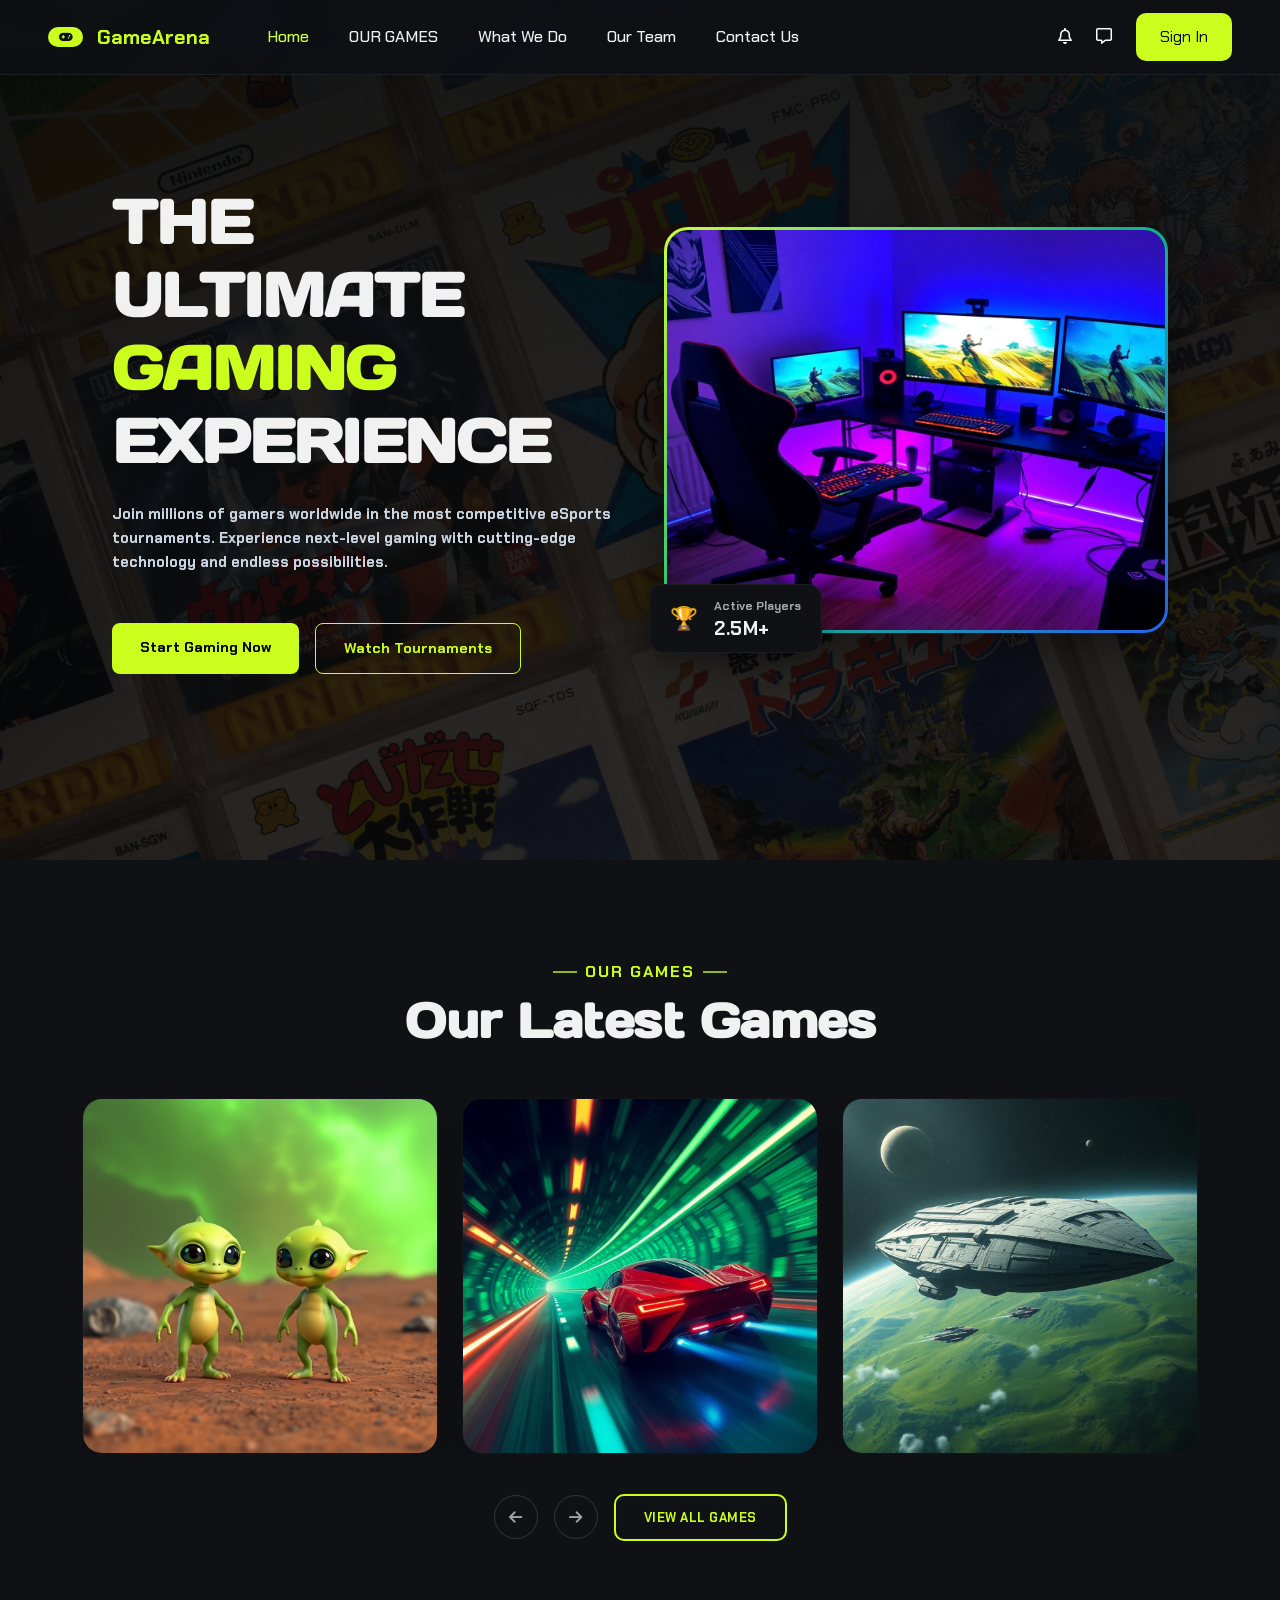
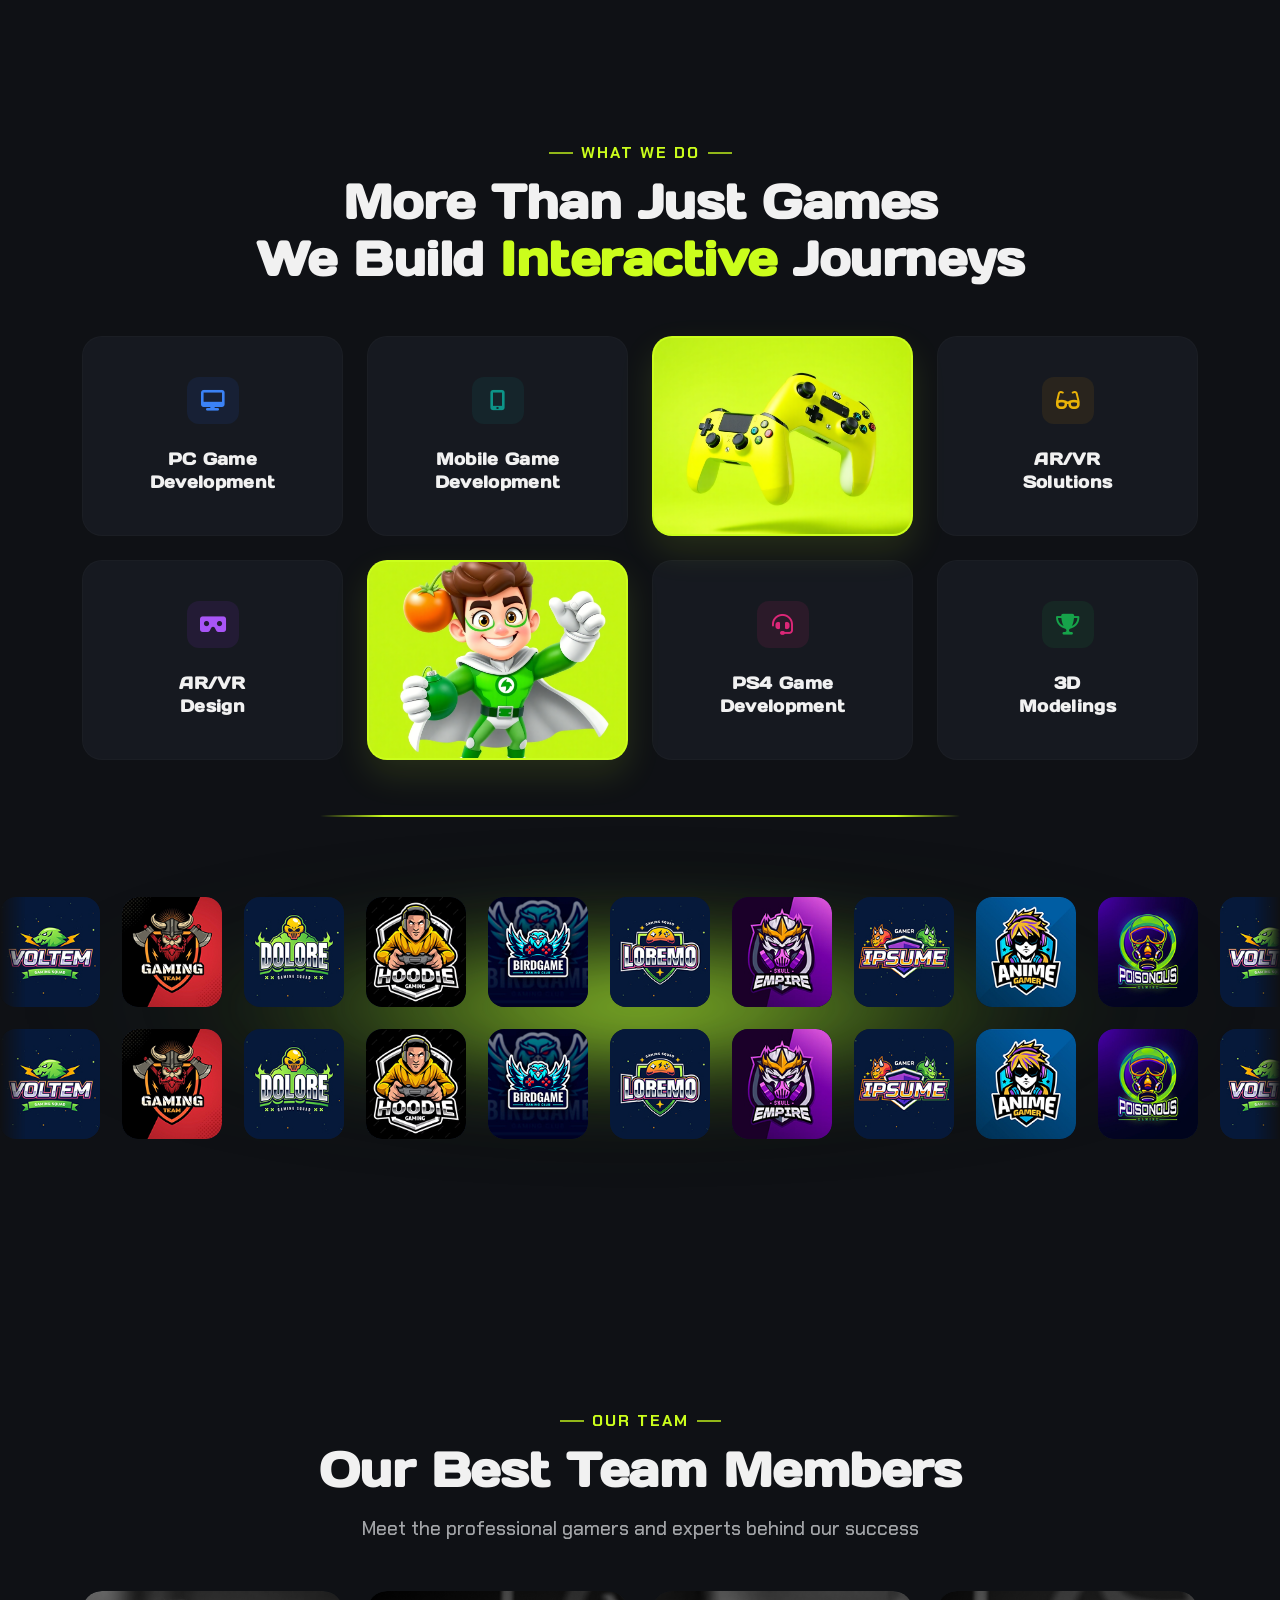
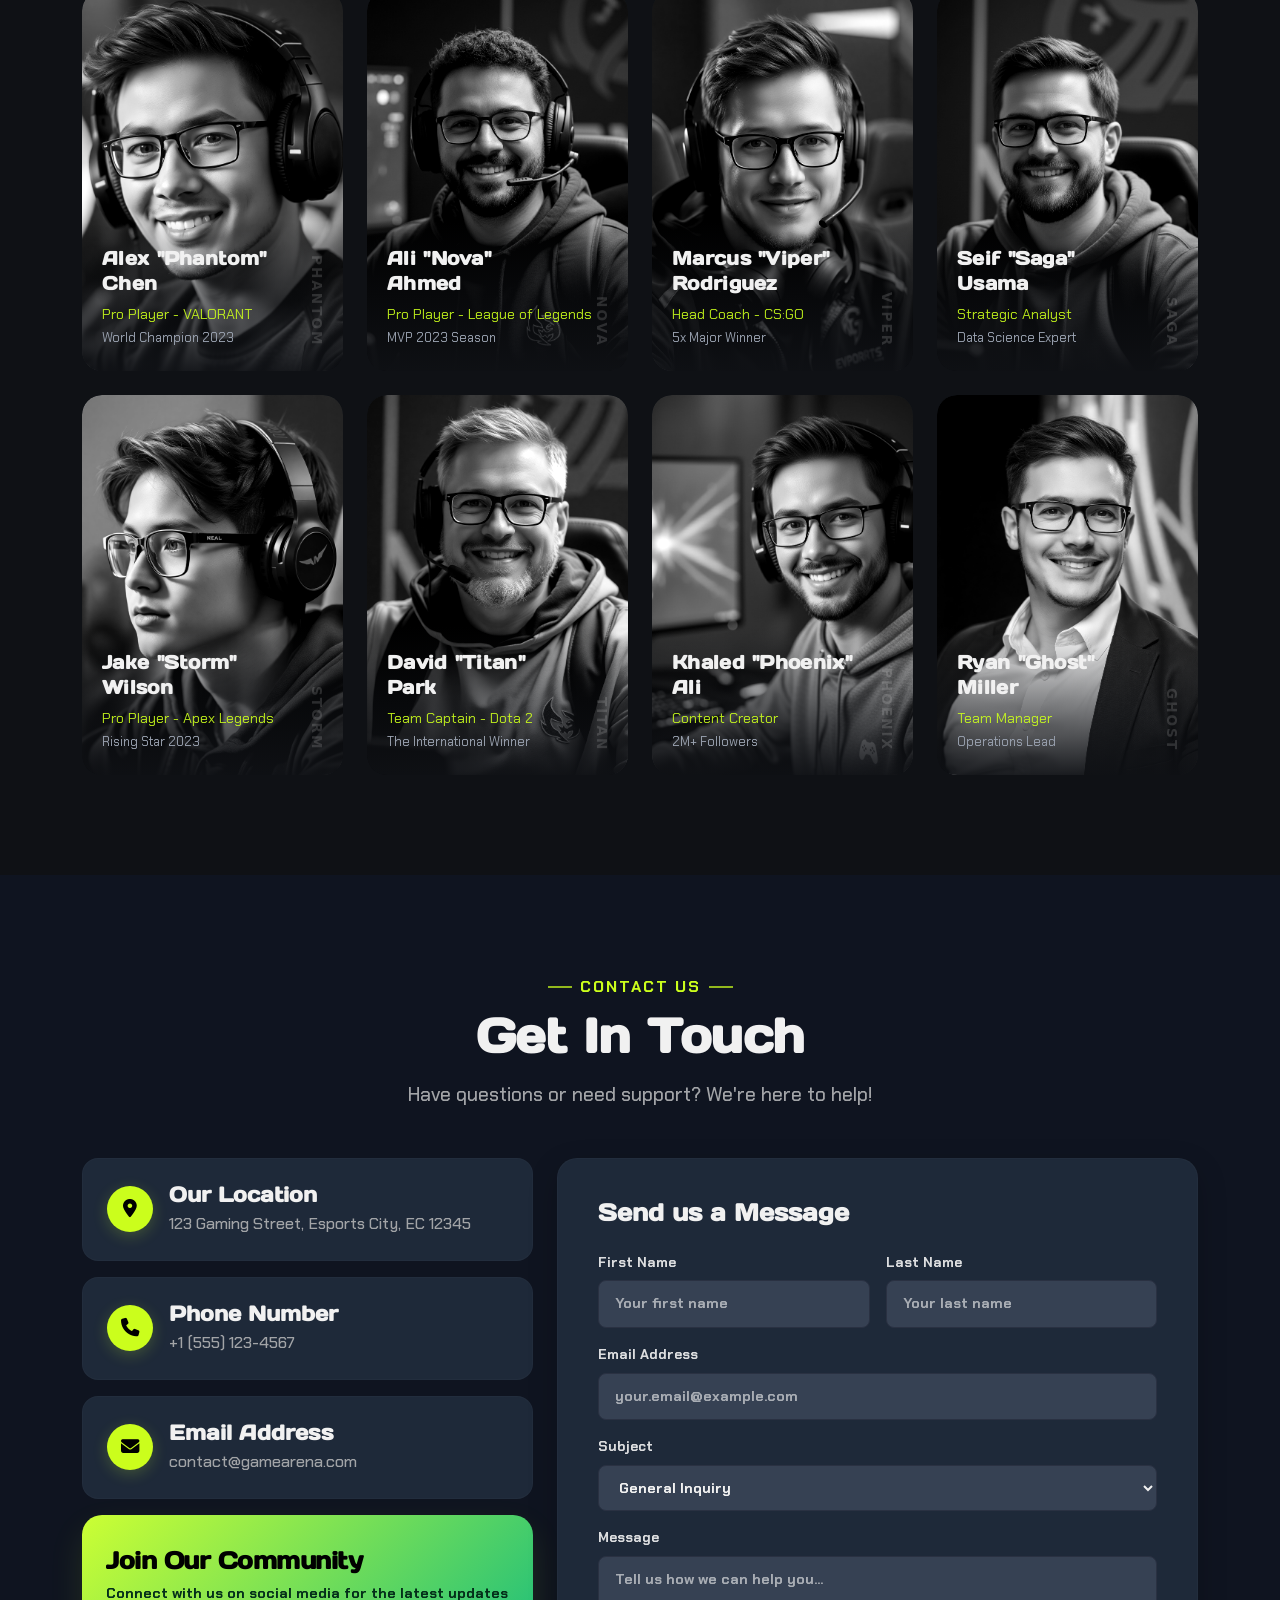
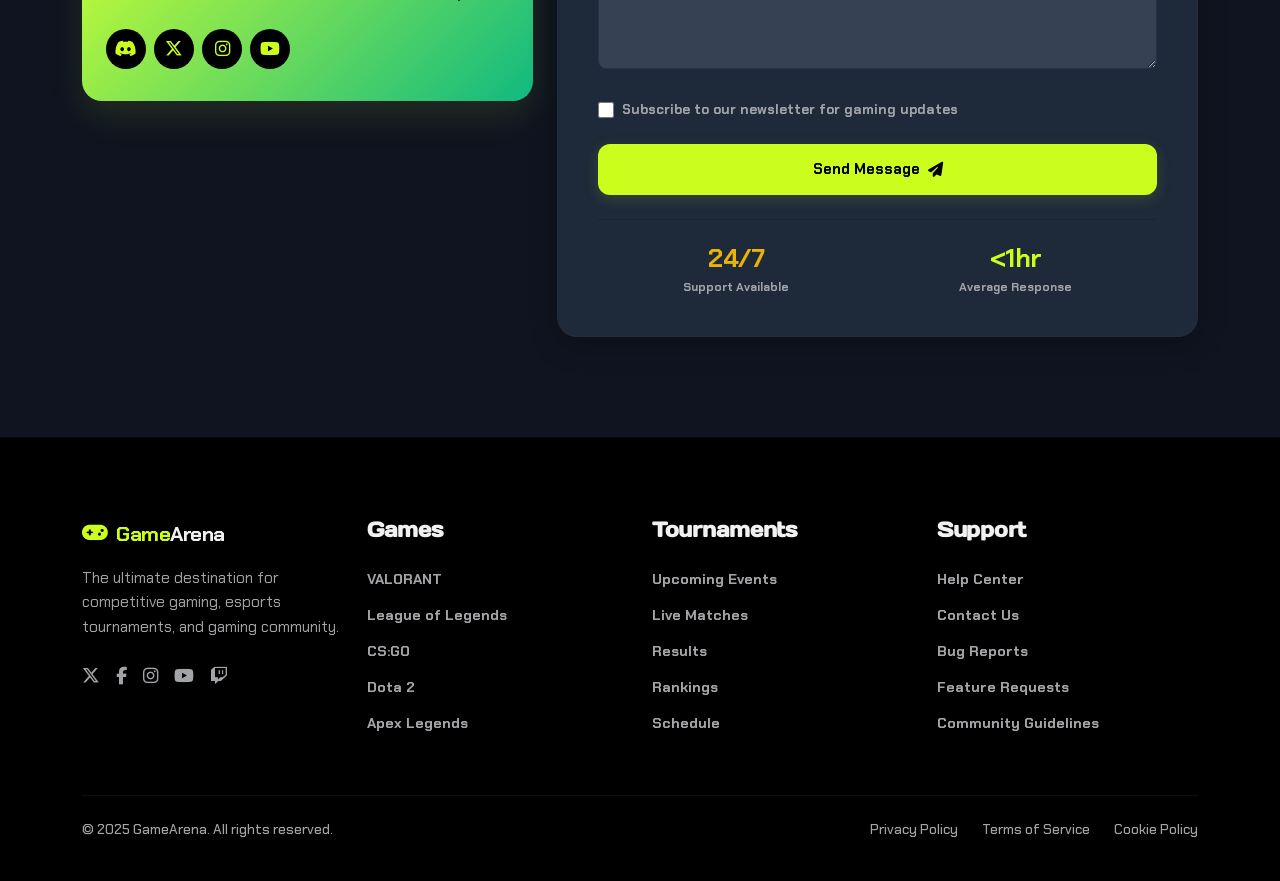
==== commit d97daf45: "fav icon" ====
--- a/Games Arena/index.html
+++ b/Games Arena/index.html
@@ -4,7 +4,7 @@
 <head>
     <meta charset="UTF-8">
     <meta name="viewport" content="width=device-width, initial-scale=1.0">
-
+    <link rel="icon" href="./favicon.png">
     <title>GameArena</title>
 
     <link rel="preconnect" href="https://fonts.googleapis.com">
--- a/Games Arena/css/main.css
+++ b/Games Arena/css/main.css
@@ -1,6 +1,5 @@
-
 :root {
-   
+
     --ga-bg-dark: #0f1115;
     --ga-primary-neon: #CBFE1C;
     --ga-text-white: #F1F1F1;
@@ -25,7 +24,7 @@
     background-color: var(--ga-bg-dark);
     color: var(--ga-text-white);
     overflow-x: hidden;
-    
+
 }
 
 a {
@@ -44,22 +43,26 @@
 /****Header & Navbar Styles****/
 
 .navbar {
-    background: #0b0f13 ;
+    background: #0b0f13;
     border-bottom: 1px solid #1c2025;
     padding: 16px 0;
     font-family: var(--font-two);
-  backdrop-filter: blur(10px);
-  background-color: rgba(15, 17, 21, 0.92) ;
+    backdrop-filter: blur(10px);
+    background-color: rgba(15, 17, 21, 0.92);
 }
 
 /* Logo */
 .navbar-brand {
-    color: var(--ga-primary-neon) ;
+    color: var(--ga-primary-neon);
     font-size: 23px;
     font-weight: 700;
     display: flex;
     align-items: center;
     gap: 10px;
+}
+.navbar-brand:hover{
+    cursor: pointer;
+    color: var(--ga-btn-hover);
 }
 
 .brand-icon {
@@ -147,154 +150,164 @@
 /* ***Hero Section Style*** */
 
 .ga-hero-section {
-  background-color: var(--ga-bg-dark);
-  min-height: auto; 
-  padding-top: 100px !important; 
-  width: 100%;
-  box-sizing: border-box;
-  background:
+    background-color: var(--ga-bg-dark);
+    min-height: auto;
+    padding-top: 100px !important;
+    width: 100%;
+    box-sizing: border-box;
+    background:
         linear-gradient(rgba(5, 7, 9, 0.92),
             rgba(5, 7, 9, 0.82)),
         url("../images/hero-bg-H6PoyNYD.jpg");
- background-size: cover;
- background-position: center;
-  background-attachment: fixed; 
-  position: relative;
-  z-index: 1;
+    background-size: cover;
+    background-position: center;
+    background-attachment: fixed;
+    position: relative;
+    z-index: 1;
 }
 
 
 .ga-hero-main-title {
-  font-size: 2.5rem; 
-  font-family: var(--font-one);
-  font-weight: 900;
-  color: var(--ga-text-white);
-  line-height: 1.2;
-  letter-spacing: -1px;
+    font-size: 2.5rem;
+    font-family: var(--font-one);
+    font-weight: 900;
+    color: var(--ga-text-white);
+    line-height: 1.2;
+    letter-spacing: -1px;
 }
 
 
 .text-neon-glow {
-  color: var(--ga-primary-neon);
+    color: var(--ga-primary-neon);
 }
 
 
 .ga-hero-description {
-  font-family: var(--font-two);
-  font-size: 0.95rem;
-  color: #cbd5e1;
-  line-height: 1.6;
-  max-width: 520px;
-  margin: 0 auto; 
-  font-weight: bold;
+    font-family: var(--font-two);
+    font-size: 0.95rem;
+    color: #cbd5e1;
+    line-height: 1.6;
+    max-width: 520px;
+    margin: 0 auto;
+    font-weight: bold;
 }
 
 
 .ga-hero-primary-btn {
-  background-color: var(--ga-primary-neon);
-  font-family: var(--font-two);
-  color: #000000 !important; 
-  font-size: 0.9rem;
-  font-weight: 800;
-  padding: 14px 28px;
-  border-radius: 8px; 
-  text-align: center;
-  animation: neonPulseAnimation 2s infinite;
-}
+    background-color: var(--ga-primary-neon);
+    font-family: var(--font-two);
+    color: #000000 !important;
+    font-size: 0.9rem;
+    font-weight: 800;
+    padding: 14px 28px;
+    border-radius: 8px;
+    text-align: center;
+    animation: neonPulseAnimation 2s infinite;
+}
+
 .ga-hero-primary-btn:hover {
-  background-color: var(--ga-primary-neon); /* تفتيح درجة الفسفوري الخالص بنعومة */
-  
+    background-color: var(--ga-primary-neon);
+    /* تفتيح درجة الفسفوري الخالص بنعومة */
+
 }
 
 @keyframes neonPulseAnimation {
-  0% {
-    box-shadow: 0 0 0 0 rgba(204, 255, 51, 0.7), 0 4px 15px rgba(204, 255, 51, 0.2);
-  }
-  70% {
-    /* تتمدد الهالة للخارج وتصبح شفافة باهتة */
-    box-shadow: 0 0 0 15px rgba(204, 255, 51, 0), 0 4px 15px rgba(204, 255, 51, 0.2);
-  }
-  100% {
-    box-shadow: 0 0 0 0 rgba(204, 255, 51, 0), 0 4px 15px rgba(204, 255, 51, 0.2);
-  }
+    0% {
+        box-shadow: 0 0 0 0 rgba(204, 255, 51, 0.7), 0 4px 15px rgba(204, 255, 51, 0.2);
+    }
+
+    70% {
+        /* تتمدد الهالة للخارج وتصبح شفافة باهتة */
+        box-shadow: 0 0 0 15px rgba(204, 255, 51, 0), 0 4px 15px rgba(204, 255, 51, 0.2);
+    }
+
+    100% {
+        box-shadow: 0 0 0 0 rgba(204, 255, 51, 0), 0 4px 15px rgba(204, 255, 51, 0.2);
+    }
 }
 
 .ga-hero-secondary-btn {
-  background-color: transparent;
-  font-family: var(--font-two);
-  color: var(--ga-primary-neon);
-  font-size: 0.9rem;
-  font-weight: 800;
-  padding: 14px 28px;
-  border: 1px solid var(--ga-primary-neon); 
-  text-align: center;
-  transition: transform 0.3s cubic-bezier(0.34, 1.56, 0.64, 1), background-color 0.2s, color 0.2s;
-}
+    background-color: transparent;
+    font-family: var(--font-two);
+    color: var(--ga-primary-neon);
+    font-size: 0.9rem;
+    border-radius: 8px;
+    padding: 5px;
+    font-weight: 800;
+    padding: 14px 28px;
+    border: 1px solid var(--ga-primary-neon);
+    text-align: center;
+    transition: transform 0.3s cubic-bezier(0.34, 1.56, 0.64, 1), background-color 0.2s, color 0.2s;
+}
+
 .ga-hero-secondary-btn:hover {
-  background-color: var(--ga-primary-neon); 
-  color: #000000; 
-  transform: scale(1.05);
-}
-
-.ga-hero-primary-btn:active, .ga-hero-secondary-btn:active {
-  transform: scale(0.98);
+    background-color: var(--ga-primary-neon);
+    color: #000000;
+    transform: scale(1.05);
+}
+
+.ga-hero-primary-btn:active,
+.ga-hero-secondary-btn:active {
+    transform: scale(0.98);
 }
 
 .ga-hero-image-viewport {
-  width: 100%;
-  max-width: 540px; 
+    width: 100%;
+    max-width: 540px;
 }
 
 
 .ga-neon-gradient-border-box {
-  padding: 3px; 
-  background: linear-gradient(135deg, #ccff33 0%, #10b981 50%, #2563eb 100%);
-  border-radius: 24px; 
-  box-shadow: 0 15px 40px rgba(0, 0, 0, 0.4);
-  overflow: hidden;
+    padding: 3px;
+    background: linear-gradient(135deg, #ccff33 0%, #10b981 50%, #2563eb 100%);
+    border-radius: 24px;
+    box-shadow: 0 15px 40px rgba(0, 0, 0, 0.4);
+    overflow: hidden;
 }
 
 .ga-hero-main-img {
-  width: 100%;
-  height: auto;
-  display: block;
-  border-radius: 21px; 
+    width: 100%;
+    height: 400px;
+    display: block;
+    border-radius: 21px;
 }
 
 
 .ga-floating-stats-badge {
-  position: absolute;
-  bottom: -20px;
-  left: -15px; 
-  background-color: #0f1115; 
-  border: 1px solid rgba(255, 255, 255, 0.05);
-  border-radius: 14px;
-  padding: 12px 20px;
-  box-shadow: 0 10px 25px rgba(0, 0, 0, 0.3);
-  z-index: 10;
+    position: absolute;
+    bottom: -20px;
+    left: -15px;
+    background-color: #0f1115;
+    border: 1px solid rgba(255, 255, 255, 0.05);
+    border-radius: 14px;
+    padding: 12px 20px;
+    box-shadow: 0 10px 25px rgba(0, 0, 0, 0.3);
+    z-index: 10;
 }
 
 .badge-trophy-icon {
-  font-size: 1.4rem;
+    font-size: 1.4rem;
 }
 
 .badge-stats-txt {
-  text-align: left;
-}
+    text-align: left;
+}
+
 .badge-stats-txt .lbl-muted {
-  font-family: var(--font-two);
-  font-size: 0.75rem;
-  color: var(--ga-text-muted);
-  font-weight: bold;
-  display: block;
-  margin-bottom: 2px;
-}
+    font-family: var(--font-two);
+    font-size: 0.75rem;
+    color: var(--ga-text-muted);
+    font-weight: bold;
+    display: block;
+    margin-bottom: 2px;
+}
+
 .badge-stats-txt .num-bold {
-  font-family: var(--font-two);
-  font-size: 1.2rem;
-  font-weight: 900;
-  color: var(--ga-text-white);
-  letter-spacing: 0.5px;
+    font-family: var(--font-two);
+    font-size: 1.2rem;
+    font-weight: 900;
+    color: var(--ga-text-white);
+    letter-spacing: 0.5px;
 }
 
 
@@ -462,57 +475,57 @@
     flex-direction: column;
     justify-content: center;
     align-items: center;
-    border: 2px solid transparent; 
-  transition: transform 0.3s cubic-bezier(0.34, 1.56, 0.64, 1), 
-              border-color 0.3s ease, 
-              box-shadow 0.3s ease;
+    border: 2px solid transparent;
+    transition: transform 0.3s cubic-bezier(0.34, 1.56, 0.64, 1),
+        border-color 0.3s ease,
+        box-shadow 0.3s ease;
 }
 
 .ga-service-card::before {
-  content: "";
-  position: absolute;
-  top: 24px;
-  left: 24px; 
-  width: 28px;
-  height: 28px;
-  background-color: var(--ga-primary-neon); 
-   clip-path: polygon(0 0, 100% 0, 0 100%); 
-  opacity: 0; 
-  transform: translate(-10px, -10px); 
-  transition: opacity 0.3s ease, transform 0.3s cubic-bezier(0.34, 1.56, 0.64, 1);
+    content: "";
+    position: absolute;
+    top: 24px;
+    left: 24px;
+    width: 28px;
+    height: 28px;
+    background-color: var(--ga-primary-neon);
+    clip-path: polygon(0 0, 100% 0, 0 100%);
+    opacity: 0;
+    transform: translate(-10px, -10px);
+    transition: opacity 0.3s ease, transform 0.3s cubic-bezier(0.34, 1.56, 0.64, 1);
 }
 
 
 .ga-service-card::after {
-  content: "";
-  position: absolute;
-  bottom: 24px;
-  right: 24px; 
-  width: 28px;
-  height: 28px;
-  background-color: var(--ga-primary-neon);
-  clip-path: polygon(100% 100%, 100% 0, 0 100%);
-  opacity: 0; 
-  transform: translate(10px, 10px);
-  transition: opacity 0.3s ease, transform 0.3s cubic-bezier(0.34, 1.56, 0.64, 1);
+    content: "";
+    position: absolute;
+    bottom: 24px;
+    right: 24px;
+    width: 28px;
+    height: 28px;
+    background-color: var(--ga-primary-neon);
+    clip-path: polygon(100% 100%, 100% 0, 0 100%);
+    opacity: 0;
+    transform: translate(10px, 10px);
+    transition: opacity 0.3s ease, transform 0.3s cubic-bezier(0.34, 1.56, 0.64, 1);
 }
 
 
 .ga-service-card:hover {
-  transform:  translateY(-4px); 
-  border-color: var(--ga-primary-neon); 
-  box-shadow: 0 15px 35px rgba(204, 255, 51, 0.08), 
-              inset 0 0 15px rgba(204, 255, 51, 0.03);
+    transform: translateY(-4px);
+    border-color: var(--ga-primary-neon);
+    box-shadow: 0 15px 35px rgba(204, 255, 51, 0.08),
+        inset 0 0 15px rgba(204, 255, 51, 0.03);
 }
 
 .ga-service-card:hover::before {
-  opacity: 1;
-  transform: translate(0, 0); 
+    opacity: 1;
+    transform: translate(0, 0);
 }
 
 .ga-service-card:hover::after {
-  opacity: 1;
-  transform: translate(0, 0);
+    opacity: 1;
+    transform: translate(0, 0);
 }
 
 
@@ -642,8 +655,7 @@
     transform: translate(-50%, -50%);
 
     background:
-        radial-gradient(
-            ellipse 55% 45% at center,
+        radial-gradient(ellipse 55% 45% at center,
 
             rgba(190, 255, 55, 0.78) 0%,
 
@@ -655,8 +667,7 @@
 
             rgba(50, 80, 20, 0.10) 68%,
 
-            transparent 82%
-        );
+            transparent 82%);
 
     filter: blur(28px);
 
@@ -683,8 +694,7 @@
     transform: translate(-50%, -50%);
 
     background:
-        radial-gradient(
-            ellipse 55% 42% at center,
+        radial-gradient(ellipse 55% 42% at center,
 
             rgba(120, 180, 30, 0.28) 0%,
 
@@ -692,8 +702,7 @@
 
             rgba(60, 100, 20, 0.10) 50%,
 
-            transparent 75%
-        );
+            transparent 75%);
 
     filter: blur(45px);
 
@@ -708,17 +717,17 @@
 .ga-top-neon-glow-bar {
     width: 50%;
     margin: 0 auto;
-  height: 2px; 
-  background-color: var(--ga-primary-neon); 
-  
-  box-shadow: 0 0 12px 2px rgba(204, 255, 51, 0.7), 
-              0 0 24px 6px rgba(204, 255, 51, 0.3),
-              0 0 4px 1px #ffffff; 
-  
-  -webkit-mask-image: linear-gradient(to right, transparent 0%, #000000 10%, #000000 90%, transparent 100%);
-  mask-image: linear-gradient(to right, transparent 0%, #000000 10%, #000000 90%, transparent 100%);
-  
-  
+    height: 2px;
+    background-color: var(--ga-primary-neon);
+
+    box-shadow: 0 0 12px 2px rgba(204, 255, 51, 0.7),
+        0 0 24px 6px rgba(204, 255, 51, 0.3),
+        0 0 4px 1px #ffffff;
+
+    -webkit-mask-image: linear-gradient(to right, transparent 0%, #000000 10%, #000000 90%, transparent 100%);
+    mask-image: linear-gradient(to right, transparent 0%, #000000 10%, #000000 90%, transparent 100%);
+
+
 }
 
 
@@ -736,11 +745,9 @@
     height: 50px;
 
     background:
-        radial-gradient(
-            ellipse,
+        radial-gradient(ellipse,
             rgba(165, 255, 45, .22),
-            transparent 70%
-        );
+            transparent 70%);
 
     filter: blur(12px);
 
@@ -761,21 +768,17 @@
 
     margin-top: 80px !important;
 
-    mask-image: linear-gradient(
-        to right,
-        transparent 0%,
-        black 2%,
-        black 98%,
-        transparent 100%
-    );
-
-    -webkit-mask-image: linear-gradient(
-        to right,
-        transparent 0%,
-        black 2%,
-        black 98%,
-        transparent 100%
-    );
+    mask-image: linear-gradient(to right,
+            transparent 0%,
+            black 2%,
+            black 98%,
+            transparent 100%);
+
+    -webkit-mask-image: linear-gradient(to right,
+            transparent 0%,
+            black 2%,
+            black 98%,
+            transparent 100%);
 }
 
 
@@ -901,80 +904,72 @@
 
 
 .ga-team-card {
-  width: 100%;
-  max-width: 290px;
-  height: 380px; /* الارتفاع الطولي المربع الظاهر بصورتك بدقة */
-  margin: 0 auto;
-  border-radius: 20px; /* الحواف الدائرية الناعمة للكروت الموضحة بالصورة */
-  background-color: #13161c;
-  cursor: pointer;
-  
-  /* تأمين تفعيل ميزة التسريع الرسومي with-change لحركة انسيابية فائقة */
-  will-change: transform;
-  transition: transform 1s cubic-bezier(0.25, 1, 0.5, 1);
+    width: 100%;
+    max-width: 290px;
+    height: 380px;
+    margin: 0 auto;
+    border-radius: 20px;
+    background-color: #13161c;
+    cursor: pointer;
+    will-change: transform;
+    transition: transform 1s cubic-bezier(0.25, 1, 0.5, 1);
 }
 
 .team-img-dual-layers {
-  position: relative;
-  width: 100%;
-  height: 100%;
-  border-radius: 20px;
-  overflow: hidden;
+    position: relative;
+    width: 100%;
+    height: 100%;
+    border-radius: 20px;
+    overflow: hidden;
 }
 
 .team-img {
-  width: 100%;
-  height: 100%;
-  object-fit: cover;
-  position: absolute;
-  top: 0;
-  left: 0;
+    width: 100%;
+    height: 100%;
+    object-fit: cover;
+    position: absolute;
+    top: 0;
+    left: 0;
 }
 
 .img-gray-base {
-  filter: grayscale(100%) contrast(110%);
-  z-index: 1;
+    filter: grayscale(100%) contrast(110%);
+    z-index: 1;
 }
 
 .img-color-fluid {
-  z-index: 2; /* تقف فوق الصورة الرمادية مباشرة */
-  
-  /* 💡 السر الهندسي الأول: قص وإخفاء الصورة الملونة بالكامل من الأعلى لأسفل،
-        الأبعاد (100% 0 0 0) تعني: قص الصورة بالكامل من الأعلى واحبس المتبقي الملون في القاع (0% مساحة) */
-  clip-path: inset(100% 0 0 0); 
-  
-  will-change: clip-path;
-  /* حركة صعود خط القص للأعلى بنعومة بالغة وانسيابية تستغرق نصف ثانية */
-  transition: clip-path 0.6s  cubic-bezier(0.25, 1, 0.5, 1); 
+    z-index: 2;
+    clip-path: inset(100% 0 0 0);
+
+    will-change: clip-path;
+    transition: clip-path 0.6s cubic-bezier(0.25, 1, 0.5, 1);
 }
 
 
 .card-overlay-content {
-  position: absolute;
-  bottom: 0;
-  left: 0;
-  width: 100%;
-  padding: 24px 20px;
-  
-  /* تظليل أسود متلاشي للأعلى يحمي الكلمات في الحالة العادية والـ Hover كالصورة المرفقة */
-  background: linear-gradient(to top, rgba(15, 17, 21, 0.95) 0%, rgba(15, 17, 21, 0.5) 50%, transparent 100%);
-  
-  box-sizing: border-box;
-  display: flex;
-  flex-direction: column;
-  align-items: flex-start;
-  text-align: left;
-  z-index: 4;
+    position: absolute;
+    bottom: 0;
+    left: 0;
+    width: 100%;
+    padding: 24px 20px;
+    background: linear-gradient(to top, rgba(15, 17, 21, 0.95) 0%, rgba(15, 17, 21, 0.5) 50%, transparent 100%);
+
+    box-sizing: border-box;
+    display: flex;
+    flex-direction: column;
+    align-items: flex-start;
+    text-align: left;
+    z-index: 4;
 }
 
 .ga-team-card:hover .img-color-fluid {
-  clip-path: inset(0% 0 0 0); /* الصورة الملونة تنكشف بالكامل للأعلى */
-}
-
-/* تمدد وبروز كرت اللاعب بالكامل للأمام بنسبة 2% لجمالية التصفح */
+    clip-path: inset(0% 0 0 0);
+}
+
+
 .ga-team-card:hover {
-  border-color: var(--ga-primary-neon); /* إطار نيون فسفوري يضيء أطراف الكرت */
-  box-shadow: 0 12px 30px rgba(204, 255, 51, 0.04);
+    border-color: var(--ga-primary-neon);
+    box-shadow: 0 12px 30px rgba(204, 255, 51, 0.04);
 }
 
 .member-name {
@@ -1021,7 +1016,7 @@
     transition: opacity 0.3s ease, color 0.3s ease;
 }
 
-.side-vertical-text:hover{
+.side-vertical-text:hover {
     color: var(--ga-btn-hover);
 }
 
@@ -1045,10 +1040,10 @@
     width: 100%;
 }
 
-/* --- تنسيق الكروت الجانبية اليسرى الداكنة --- */
+
 .ga-info-brutal-card {
     background-color: #1E2939;
-    /* لون صندوق داكن يفصل الأقسام كالصورة تماماً */
+
     border: 1px solid rgba(255, 255, 255, 0.02);
     border-radius: 16px;
     padding: 24px;
@@ -1056,14 +1051,14 @@
     width: 100%;
 }
 
-/* الدوائر الفسفورية الصاخبة الحاضنة للأيقونات السوداء المصمتة */
+
 .info-icon-circle-neon {
     width: 46px;
     height: 46px;
     background-color: var(--ga-primary-neon);
-    /* لون نيون فوسفوري كامل للدائرة */
+
     color: #000000;
-    /* أيقونة سوداء بالكامل لتبرز بوضوح */
+
     border-radius: 50%;
     display: flex;
     justify-content: center;
@@ -1089,9 +1084,9 @@
     font-weight: 500;
 }
 
-/* 💚 تنسيق بطاقة المجتمع الفسفورية الكبيرة ذات التدرج اللوني الجذاب (Join Our Community) */
+
 .ga-community-green-card {
-    /* تدرج لوني انسيابي مبهج يجمع بين درجات النيون الفوسفوري والأخضر المشع كالصورة */
+
     background: linear-gradient(135deg, #ccff33 0%, #10b981 100%);
     border-radius: 20px;
     padding: 32px 24px;
@@ -1102,7 +1097,7 @@
 
 .ga-community-green-card h3 {
     color: #000000;
-   font-family: var(--font-one);
+    font-family: var(--font-one);
     font-size: 1.5rem;
     font-weight: 900;
     margin: 0 0 8px 0;
@@ -1112,13 +1107,12 @@
 .ga-community-green-card p {
     font-family: var(--font-two);
     color: #042f1a;
-    /* لون زيتي داكن ناعم ومقروء */
     font-size: 0.9rem;
     font-weight: bold;
     margin: 0;
 }
 
-/* أزرار التواصل المستديرة السوداء المصمتة بداخل الكارت */
+
 .social-dark-round-btn {
     width: 40px;
     height: 40px;
@@ -1136,10 +1130,10 @@
 .social-dark-round-btn:hover {
     background-color: #111827;
     transform: scale(1.1) translateY(-2px);
-    /* نمو وارتفاع طفيف عند الـ Hover */
-}
-
-/* --- تنسيق كرت استمارة المراسلة الكبيرة اليمنى --- */
+
+}
+
+
 .ga-form-brutal-card {
     background-color: #1E2939;
     border: 1px solid rgba(255, 255, 255, 0.02);
@@ -1167,15 +1161,15 @@
     opacity: 0.9;
 }
 
-/* التنسيق الموحد للحقول والقوائم بداخل بيئة الألعاب الداكنة */
+
 .ga-brutal-input,
 .ga-brutal-select,
 .ga-brutal-textarea {
     width: 100%;
     background-color: #364153;
-    /* خلفية حقول داكنة ومطابقة تماماً للصورة المرجعية */
+
     border: 1px solid #2a3142;
-    /* خط إطار رمادي دقيق */
+
     border-radius: 8px;
     padding: 12px 16px;
     color: var(--ga-text-white);
@@ -1190,7 +1184,7 @@
 .ga-brutal-input::placeholder,
 .ga-brutal-textarea::placeholder {
     color: #f1f1f19d;
-    /* لون تلميح الحقول الرمادي الهادئ */
+
     font-weight: bold;
 }
 
@@ -1198,16 +1192,16 @@
 .ga-brutal-select:focus,
 .ga-brutal-textarea:focus {
     border-color: var(--ga-primary-neon);
-    /* يضيء إطار الحقل بالفسفوري عند الضغط والكتابة */
+
     background-color: #222836;
 }
 
-/* تخصيص مظهر الـ Checkbox الافتراضي */
+
 .ga-brutal-checkbox {
     width: 16px;
     height: 16px;
     accent-color: var(--ga-primary-neon);
-    /* تلوين علامة الصح بالفسفوري تلقائياً */
+
     cursor: pointer;
 }
 
@@ -1220,19 +1214,19 @@
     user-select: none;
 }
 
-/* زر إرسال الرسالة الفسفوري الطويل العريض والتأثير الحركي المطور */
+
 .ga-form-submit-btn {
     width: 100%;
     background-color: var(--ga-primary-neon);
     color: #000000;
-    /* نص أسود خالص ليبرز بوضوح */
+
     border: none;
     padding: 14px;
     font-family: var(--font-two);
     font-size: 0.95rem;
     font-weight: 800;
     border-radius: 12px;
-    /* زوايا بيضاوية ناعمة */
+
     cursor: pointer;
     display: flex;
     justify-content: center;
@@ -1244,17 +1238,17 @@
 .ga-form-submit-btn:hover {
     background-color: var(--ga-btn-hover);
     transform: scale(1.02) translateY(-2px);
-    /* تمدد خفيف ونمو ارتدادي للأمام بمقدار 2% */
+
 }
 
 .ga-form-submit-btn:active {
     transform: scale(0.98);
 }
 
-/* العدادات الرقمية السفلية الفاخرة للـ استمارة */
+
 .form-bottom-stats-row {
     border-top: 1px solid #1d222e;
-    /* خط فاصل أفقي دقيق يغلق الاستمارة */
+
     width: 100%;
 }
 
@@ -1270,7 +1264,7 @@
     color: #eab308;
 }
 
-/* لون أصفر ذهبي لعداد المتاحة */
+
 
 .stat-desc {
     font-family: var(--font-two);
@@ -1298,7 +1292,7 @@
     width: 100%;
     padding: 70px 0px;
     border-top: 1px solid rgba(255, 255, 255, 0.02);
-    
+
 }
 
 
@@ -1319,7 +1313,7 @@
 
 .footer-logo-text-neon span {
     color: var(--ga-text-white);
-    
+
 }
 
 
@@ -1341,7 +1335,7 @@
 .footer-social-links-row a:hover {
     color: var(--ga-primary-neon);
     transform: translateY(-2px);
-    
+
 }
 
 
@@ -1361,7 +1355,7 @@
 
 .footer-links-menu li {
     margin-bottom: 12px;
-    
+
 }
 
 .footer-links-menu li a {
@@ -1383,14 +1377,14 @@
 }
 
 .footer-copyright-txt {
-    font-family: Arial, sans-serif;
+    font-family: var(--font-two);
     font-size: 0.85rem;
     color: var(--ga-text-muted);
     font-weight: 500;
 }
 
 .footer-policy-links-group a {
-    font-family: Arial, sans-serif;
+    font-family: var(--font-two);
     color: var(--ga-text-muted);
     font-size: 0.85rem;
     font-weight: 500;
--- a/Games Arena/css/media.css
+++ b/Games Arena/css/media.css
@@ -1,6 +1,4 @@
-/* =========================================
-   MOBILE
-   ========================================= */
+/*  MOBILE */
 
 @media (max-width: 767px) {
 
@@ -8,10 +6,7 @@
         padding: 30px 0 50px !important;
     }
 
-    /*
-       Keep the SAME visual oval.
-       Just scale it down proportionally.
-    */
+
 
     .ga-marquee-section-wrapper::before {
         width: 700px;
@@ -59,234 +54,233 @@
     .ga-marquee-track.mb-4 {
         margin-bottom: 14px !important;
     }
-} 
- 
- 
- 
- 
- 
- 
- 
- 
- 
- 
- /* =========================
-           DESKTOP - 992px+
-        ========================= */
-
- @media (min-width: 992px) {
-
-     /*NAVBAR*/
-
-     .navbar {
-         height: 75px;
-         padding: 0;
-     }
-
-     .navbar-brand {
-         font-size: 20px;
-         font-family: 'Chakra Petch', sans-serif;
-         gap: 14px;
-     }
-
-     .brand-icon {
-         width: 35px;
-         height: 20px;
-     }
-
-     .navbar-nav {
-         margin-top: 0;
-         margin-left: 25px;
-         gap: 8px;
-     }
-
-     .navbar-nav .nav-link {
-         font-size: 16px;
-         padding: 10px 16px !important;
-     }
-
-     .header-right {
-         flex-direction: row;
-         margin-top: 0;
-         margin-left: auto;
-         gap: 0px;
-     }
-
-     .header-icon {
-         font-size: 16px;
-     }
-
-     .header-icon .notifacation,
-     .header-icon .messages {
-         display: none;
-     }
-
-     .signin-btn {
-         font-size: 16px;
-         padding: 12px 24px;
-         margin-left: 10px;
-     }
-
-     /**Hero Section**/
-
-     .ga-hero-section {
-    min-height: calc(100vh - 40px); 
-    padding-top: 40px !important;
-  }
-
-  .ga-hero-main-title {
-    font-size: 3.8rem; 
-
-  .ga-hero-description {
-    font-size: 1rem;
-    margin: 0; 
-  }
-
-  .ga-hero-btn-group {
-    flex-direction: row; 
-  }
-
-     
-    /***Our Latest Games***/
-
-    .ga-games-section {
-    padding: 100px 0; /* مسافات عمودية واسعة وفخمة للحواسب */
-  }
-
-  .ga-main-heading {
-    font-size: 3rem; 
-  }
-
-  .ga-game-card {
-    max-width: 100%; /* السماح للكروت بالتمدد بالتساوي وبحرية كاملة داخل أعمدة البوتستراب الثلاثة */
-  }
-
-
-
-
-  /**********What We Do**********/
-
-  .ga-services-section {
-        padding: 100px 0;
-    }
-
-    .ga-main-heading {
-        font-size: 3rem;
-        /* تضخيم ترويسة العنوان المزدوج لراحة العين بالحواسب */
-    }
-
-    .ga-service-card {
-        max-width: 100%;
-        /* السماح لجميع الكروت بالتراص الهندسي المتساوي بنسبة 100% داخل شبكة بوتستراب */
-    }
-
-
-     .ga-logo-marquee-card {
-        width: 100px;
-        /* مقاس ثابت ومنظم للشعارات في الـ Desktop كالتصميم */
-        height: 110px;
-        padding: 0px;
-        border-radius: 16px;
-    }
-
-    /* تسريع حركة الشريط في الشاشات الكبيرة لتبدو انسيابية */
-    .tracking-forward .ga-marquee-content-container {
-        animation-duration: 35s;
-    }
-
-    .tracking-backward .ga-marquee-content-container {
-        animation-duration: 35s;
-    }
-
-
-
-
-
-
-
-
-    /*************Our Team**********/
-    .ga-team-section {
-        padding: 100px 0;
-    }
-
-    .ga-main-heading {
-        font-size: 3rem;
-    }
-
-    .ga-team-card {
-        max-width: 100%;
-        /* تمدد الكروت هندسياً بنسبة 100% لتملأ أعمدة شبكة البوتستراب الأربعة بالتساوي */
-    }
-
-
-
-
-
-/*****Contact us*********/
-
- .ga-contact-section {
-        padding: 100px 0;
-    }
-
-    .ga-main-heading {
-        font-size: 3rem;
-    }
-
-    .ga-form-brutal-card {
-        padding: 40px;
-        /* مساحات وحشوات داخلية فاخرة للحواسب */
-    }
-
-
-
-
-
-
-
-  /******Footer***********/
-  .ga-footer {
-        padding: 80px 0 40px 0;
-    }
-
-
- }
-
-
-
-
-
-
-
-
-
-
-
-
-
-
-
-
-
- /* Larger desktop */
-
- @media (min-width: 1200px) {
-
-    /*Hero Section*/
-
-     .hero-title {
-         font-size: 60px;
-         line-height: 75px;
-         font-weight: 700;
-         text-align: left;   
-     }
-
-     .hero-description {
-         font-size: 16px;
-         text-align: left;
-     }
-
-     .hero-image {
-         height: 535px;
-     }
- }+}
+
+
+
+
+
+
+
+
+
+
+/*  DESKTOP - 992px+ */
+
+@media (min-width: 992px) {
+
+    /*NAVBAR*/
+
+    .navbar {
+        height: 75px;
+        padding: 0;
+    }
+
+    .navbar-brand {
+        font-size: 20px;
+        font-family: 'Chakra Petch', sans-serif;
+        gap: 14px;
+    }
+
+    .brand-icon {
+        width: 35px;
+        height: 20px;
+    }
+
+    .navbar-nav {
+        margin-top: 0;
+        margin-left: 25px;
+        gap: 8px;
+    }
+
+    .navbar-nav .nav-link {
+        font-size: 16px;
+        padding: 10px 16px !important;
+    }
+
+    .header-right {
+        flex-direction: row;
+        margin-top: 0;
+        margin-left: auto;
+        gap: 0px;
+    }
+
+    .header-icon {
+        font-size: 16px;
+    }
+
+    .header-icon .notifacation,
+    .header-icon .messages {
+        display: none;
+    }
+
+    .signin-btn {
+        font-size: 16px;
+        padding: 12px 24px;
+        margin-left: 10px;
+    }
+
+    /**Hero Section**/
+
+    .ga-hero-section {
+        min-height: calc(100vh - 40px);
+        padding: 100px !important;
+    }
+
+    .ga-hero-main-title {
+        font-size: 3.8rem;
+
+        .ga-hero-description {
+            font-size: 1rem;
+            margin: 0;
+        }
+
+        .ga-hero-btn-group {
+            flex-direction: row;
+        }
+
+    }
+
+
+        /***Our Latest Games***/
+
+        .ga-games-section {
+            padding: 100px 0;
+        }
+
+        .ga-main-heading {
+            font-size: 3rem;
+        }
+
+        .ga-game-card {
+            max-width: 100%;
+        }
+
+
+
+
+        /**********What We Do**********/
+
+        .ga-services-section {
+            padding: 100px 0;
+        }
+
+        .ga-main-heading {
+            font-size: 3rem;
+
+        }
+
+        .ga-service-card {
+            max-width: 100%;
+
+        }
+
+
+        .ga-logo-marquee-card {
+            width: 100px;
+            height: 110px;
+            padding: 0px;
+            border-radius: 16px;
+        }
+
+
+        .tracking-forward .ga-marquee-content-container {
+            animation-duration: 35s;
+        }
+
+        .tracking-backward .ga-marquee-content-container {
+            animation-duration: 35s;
+        }
+
+
+
+
+
+
+
+
+        /*************Our Team**********/
+        .ga-team-section {
+            padding: 100px 0;
+        }
+
+        .ga-main-heading {
+            font-size: 3rem;
+        }
+
+        .ga-team-card {
+            max-width: 100%;
+
+        }
+
+
+
+
+
+        /*****Contact us*********/
+
+        .ga-contact-section {
+            padding: 100px 0;
+        }
+
+        .ga-main-heading {
+            font-size: 3rem;
+        }
+
+        .ga-form-brutal-card {
+            padding: 40px;
+
+        }
+
+
+
+
+
+
+
+        /******Footer***********/
+        .ga-footer {
+            padding: 80px 0 40px 0;
+        }
+
+
+    }
+
+
+
+
+
+
+
+
+
+
+
+
+
+
+
+
+
+    /* Larger desktop */
+
+    @media (min-width: 1200px) {
+
+        /*Hero Section*/
+
+        .hero-title {
+            font-size: 60px;
+            line-height: 75px;
+            font-weight: 700;
+            text-align: left;
+        }
+
+        .hero-description {
+            font-size: 16px;
+            text-align: left;
+        }
+
+        .hero-image {
+            height: 535px;
+        }
+    }
